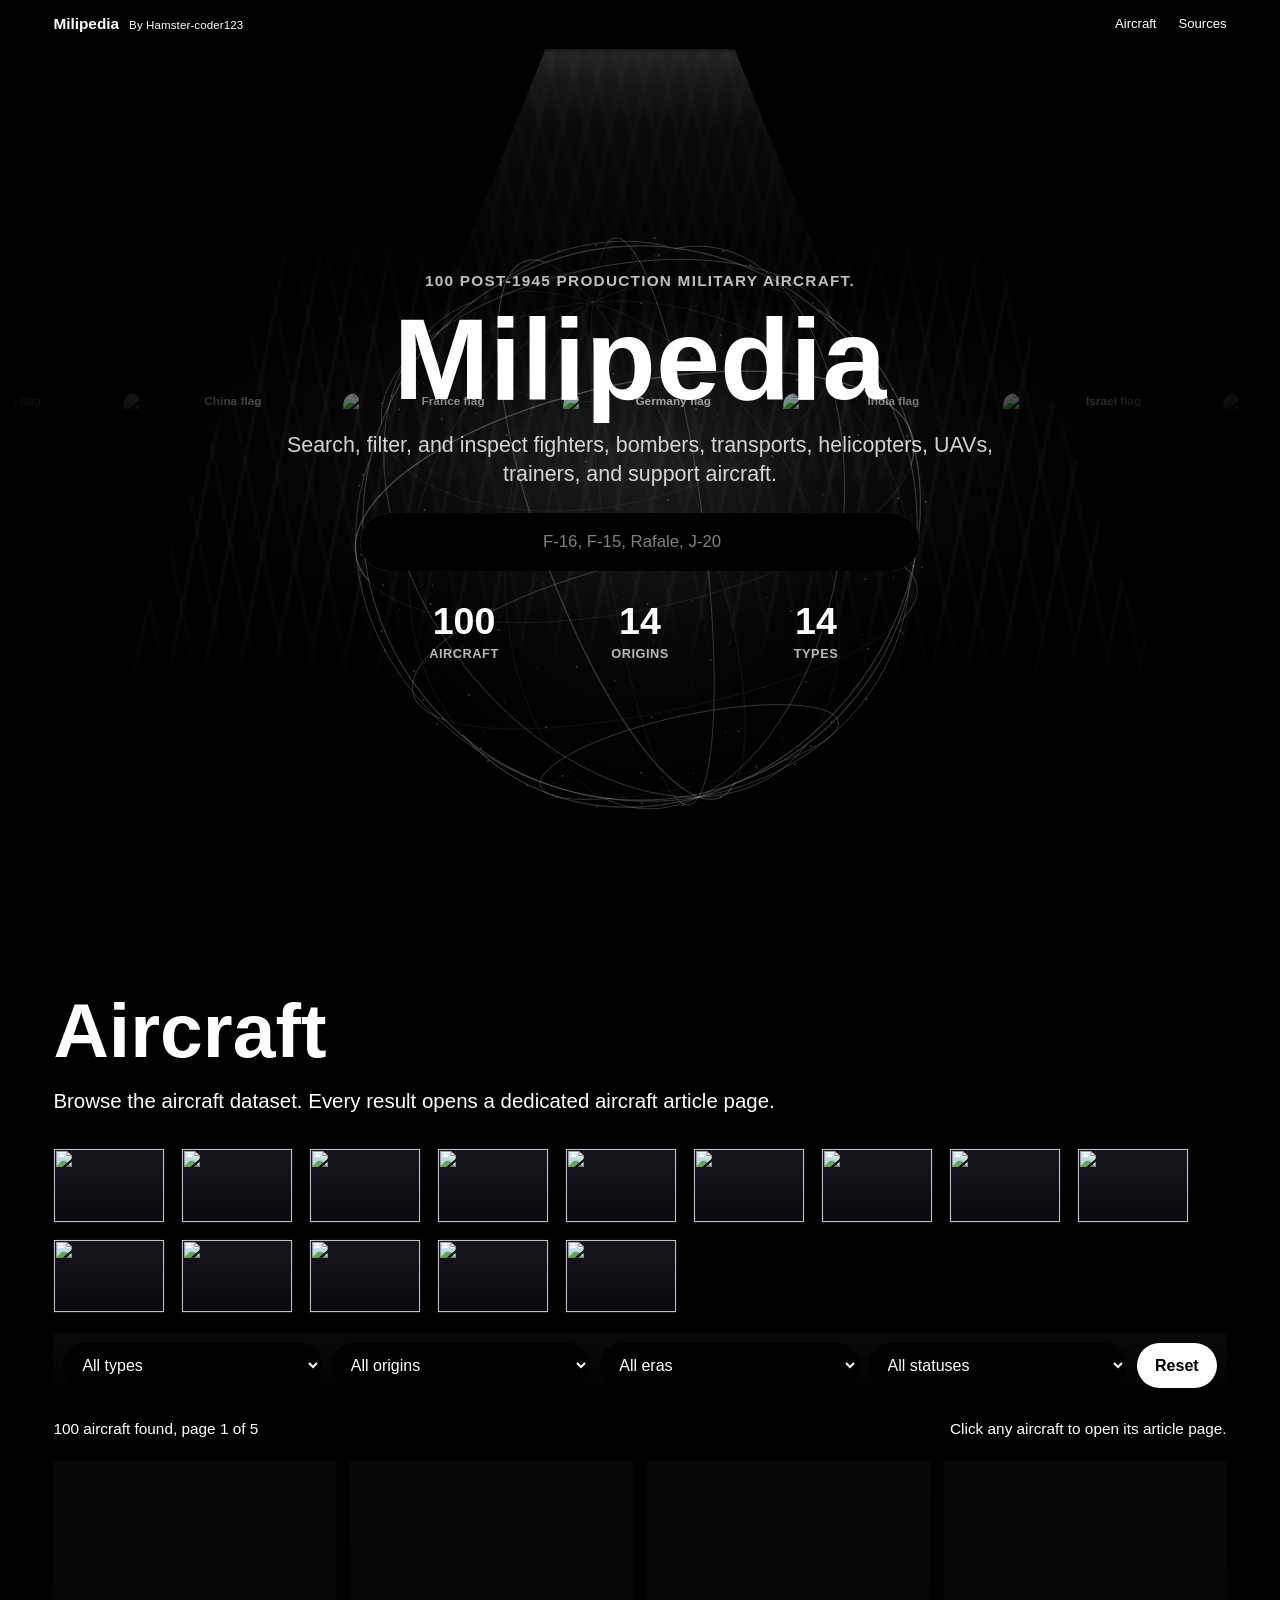
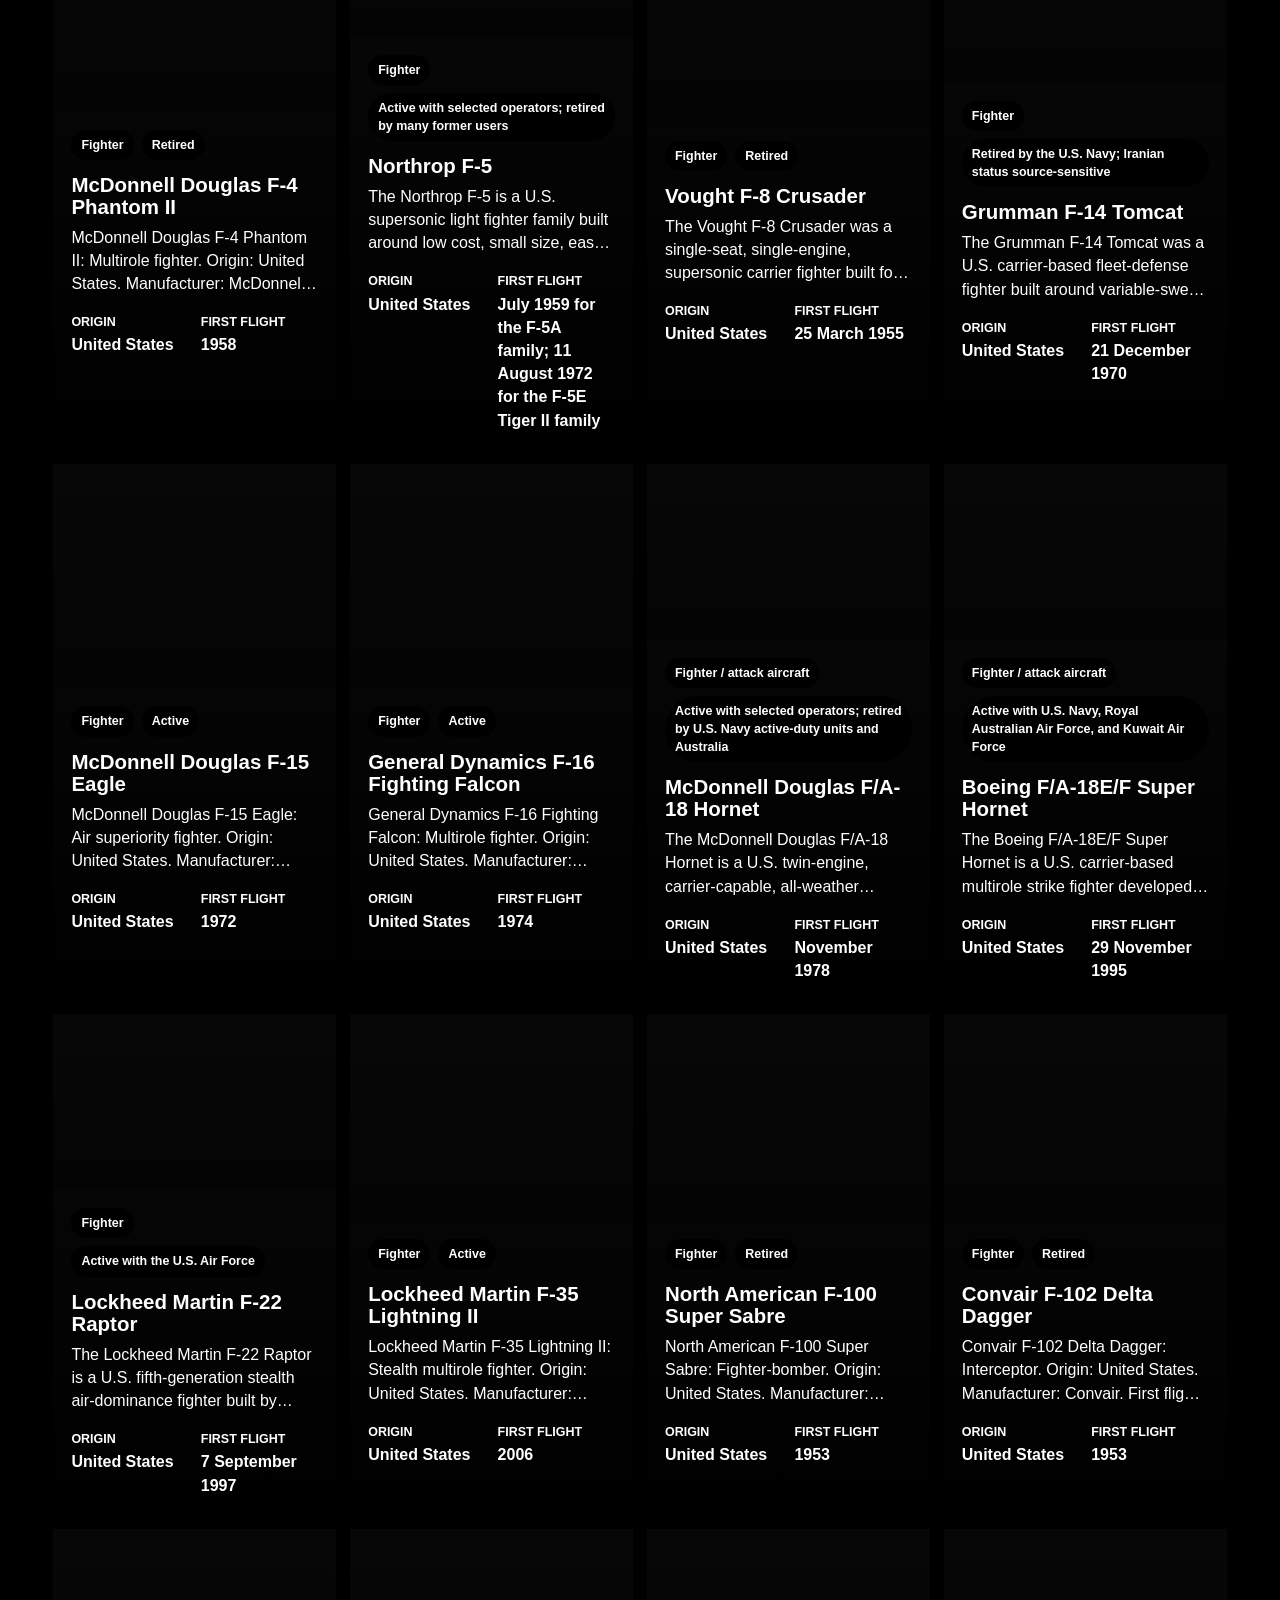
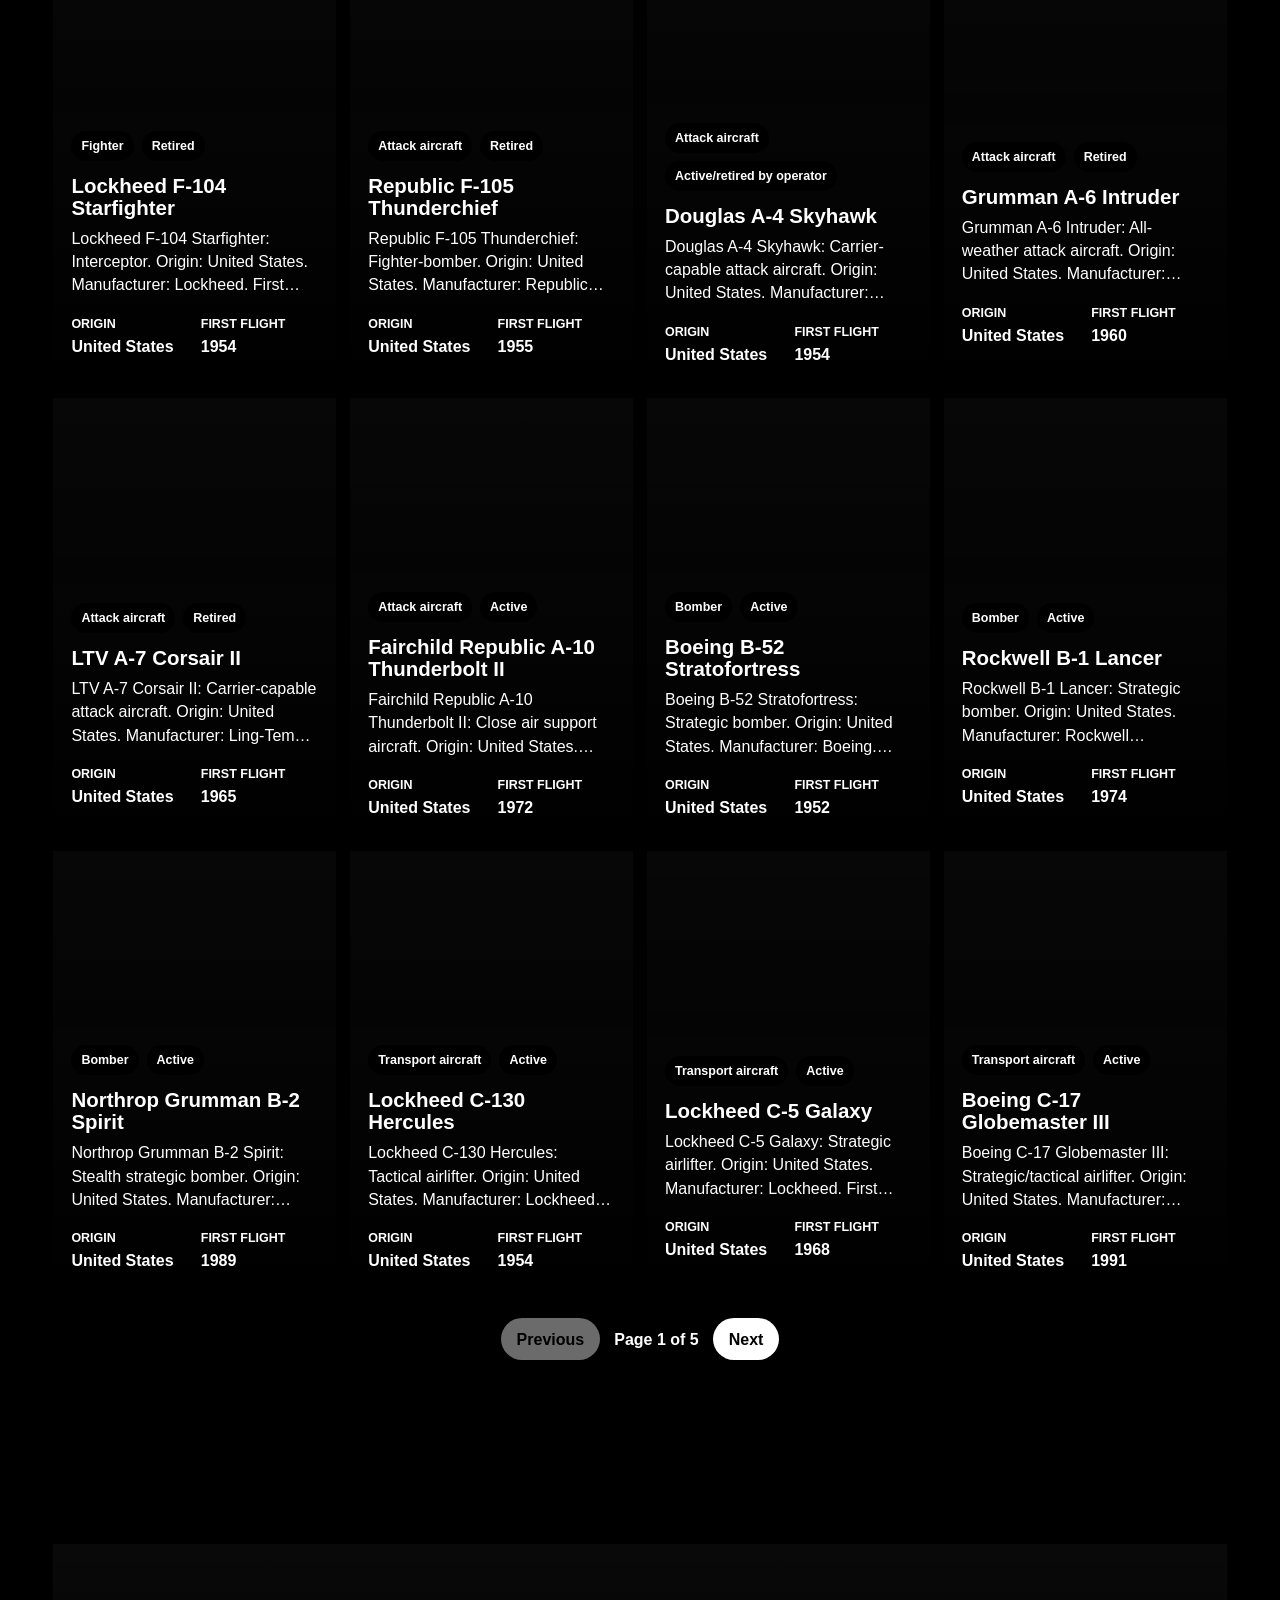
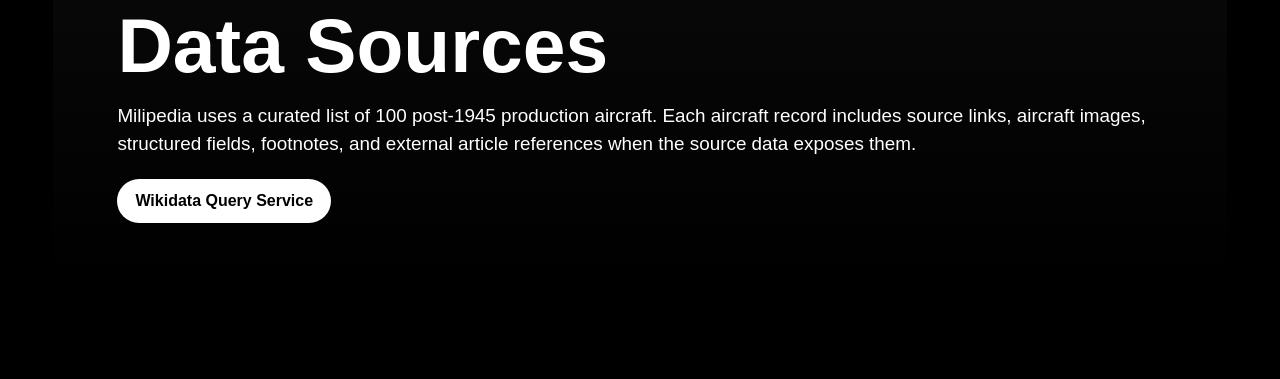
==== index.html @ 3a5a5629 "Refine homepage light beam" ====
<!doctype html>
<html lang="en">
  <head>
    <meta charset="utf-8">
    <meta name="viewport" content="width=device-width, initial-scale=1">
    <title>Milipedia</title>
    <meta
      name="description"
      content="Milipedia is a modern encyclopedia for post-1945 military aircraft."
    >
    <script>
      if ("scrollRestoration" in history) {
        history.scrollRestoration = "manual";
      }

      const resetMilipediaScroll = () => {
        window.scrollTo(0, 0);
        document.documentElement.scrollTop = 0;
        document.body.scrollTop = 0;
      };

      resetMilipediaScroll();
      window.addEventListener("pageshow", resetMilipediaScroll);
    </script>
    <link rel="stylesheet" href="styles.css?v=main-light-beam-v1">
  </head>
  <body>
    <div class="intro-loader" aria-hidden="true">
      <div class="intro-loader__title">Milipedia</div>
    </div>

    <nav class="nav" aria-label="Primary navigation">
      <div class="nav-inner">
        <div class="brand-lockup">
          <a class="brand" href="index.html#home">Milipedia</a>
          <span class="brand-byline">By Hamster-coder123</span>
        </div>
        <div class="nav-links">
          <a href="index.html#database">Aircraft</a>
          <a href="index.html#sources">Sources</a>
        </div>
      </div>
    </nav>

    <main>
      <section class="hero" id="home">
        <div class="flag-marquee hero-flag-ribbon" aria-label="Aircraft countries">
          <div class="flag-track" id="flag-track"></div>
        </div>
        <div class="hero-globe" aria-hidden="true">
          <canvas class="hero-globe-canvas" id="hero-globe-canvas"></canvas>
        </div>
        <div class="hero-content reveal">
          <p class="kicker">100 post-1945 production military aircraft.</p>
          <h1>Milipedia</h1>
          <p class="hero-subtitle">
            Search, filter, and inspect fighters, bombers, transports, helicopters, UAVs, trainers, and support aircraft.
          </p>

          <form class="hero-search" id="hero-search-form">
            <label class="sr-only" for="hero-search">Search aircraft</label>
            <input id="hero-search" type="search" placeholder="F-16, F-15, Rafale, J-20">
          </form>

          <div class="stats" aria-label="Aircraft stats">
            <div>
              <strong id="stat-total">100</strong>
              <span>aircraft</span>
            </div>
            <div>
              <strong id="stat-countries">0</strong>
              <span>origins</span>
            </div>
            <div>
              <strong id="stat-types">0</strong>
              <span>types</span>
            </div>
          </div>
        </div>
      </section>

      <section class="section reveal" id="database">
        <div class="section-header">
          <div>
            <h2>Aircraft</h2>
            <p class="section-copy">
              Browse the aircraft dataset. Every result opens a dedicated aircraft article page.
            </p>
          </div>
        </div>

        <div class="country-flag-filters" id="country-flag-filters" aria-label="Filter aircraft by country"></div>

        <div class="toolbar" aria-label="Aircraft search and filters">
          <input id="search-input" class="sr-only" type="search" placeholder="Search F-16, F-15, F-4, Rafale, J-20..." tabindex="-1" aria-hidden="true">
          <select id="type-filter" aria-label="Filter by type">
            <option value="">All types</option>
          </select>
          <select id="country-filter" aria-label="Filter by country">
            <option value="">All origins</option>
          </select>
          <select id="era-filter" aria-label="Filter by era">
            <option value="">All eras</option>
          </select>
          <select id="status-filter" aria-label="Filter by status">
            <option value="">All statuses</option>
          </select>
          <button id="reset-filters" type="button">Reset</button>
        </div>

        <div class="result-line">
          <span id="result-count">Loading aircraft...</span>
          <span>Click any aircraft to open its article page.</span>
        </div>

        <div class="aircraft-grid" id="aircraft-grid"></div>
        <div class="pagination" id="pagination" aria-label="Aircraft pages"></div>
      </section>

      <section class="section reveal" id="sources">
        <div class="source-panel">
          <h2>Data Sources</h2>
          <p>
            Milipedia uses a curated list of 100 post-1945 production aircraft. Each aircraft record includes source links,
            aircraft images, structured fields, footnotes, and external article references when the source data exposes them.
          </p>
          <div class="source-actions">
            <a class="button primary" href="https://query.wikidata.org/">Wikidata Query Service</a>
          </div>
        </div>
      </section>
    </main>

    <template id="aircraft-card-template">
      <article class="aircraft-card">
        <a class="card-link">
          <div class="thumb"></div>
          <div class="card-body">
            <div class="card-topline">
              <span class="type-pill"></span>
              <span class="status-pill"></span>
            </div>
            <h3></h3>
            <p></p>
            <dl>
              <div>
                <dt>Origin</dt>
                <dd class="origin"></dd>
              </div>
              <div>
                <dt>First flight</dt>
                <dd class="first-flight"></dd>
              </div>
            </dl>
          </div>
        </a>
      </article>
    </template>

    <script src="js/app.js?v=main-intro-scrollfix-v1" defer></script>
  </body>
</html>
---- styles.css ----
:root {
  color-scheme: dark;
  --black: #000;
  --ink: #fff;
  --soft: #fff;
  --muted: #fff;
  --panel: #000;
  --panel-2: #000;
  --line: rgba(255, 255, 255, 0.2);
  --blue: #fff;
  --green: #fff;
  --red: #fff;
}

* {
  box-sizing: border-box;
}

html {
  scroll-behavior: smooth;
  scrollbar-gutter: stable both-edges;
}

body {
  margin: 0;
  min-height: 100vh;
  font-family: -apple-system, BlinkMacSystemFont, "Segoe UI", Arial, sans-serif;
  background: var(--black);
  color: var(--ink);
  line-height: 1.45;
  overflow-x: hidden;
  overflow-y: scroll;
}

body:has(.intro-loader):not(.intro-complete) {
  overflow-x: hidden;
  overflow-y: scroll;
  height: 100vh;
}

a {
  color: inherit;
}

button,
input,
select {
  font: inherit;
}

.sr-only {
  position: absolute;
  width: 1px;
  height: 1px;
  padding: 0;
  margin: -1px;
  overflow: hidden;
  clip: rect(0, 0, 0, 0);
  white-space: nowrap;
  border: 0;
}

.nav {
  position: sticky;
  top: 0;
  z-index: 20;
  border-bottom: 1px solid rgba(255, 255, 255, 0.1);
  background: rgba(0, 0, 0, 0.78);
  backdrop-filter: blur(18px);
}

.nav-inner {
  display: flex;
  align-items: center;
  justify-content: space-between;
  width: min(1180px, calc(100% - 32px));
  min-height: 48px;
  margin: 0 auto;
}

.brand-lockup {
  display: flex;
  align-items: baseline;
  gap: 10px;
  min-width: 0;
}

.brand {
  display: inline-flex;
  align-items: center;
  gap: 9px;
  font-size: 0.96rem;
  font-weight: 700;
  text-decoration: none;
}

.brand-byline {
  color: rgba(255, 255, 255, 0.52);
  font-size: 0.72rem;
  font-weight: 500;
  letter-spacing: 0.01em;
  white-space: nowrap;
}

.brand-logo {
  width: 30px;
  height: 30px;
  border-radius: 50%;
  background: #fff;
  object-fit: cover;
}

.nav-links {
  display: flex;
  align-items: center;
  gap: 22px;
  color: var(--soft);
  font-size: 0.82rem;
}

.nav-links a {
  text-decoration: none;
  transition: color 180ms ease, background 180ms ease;
}

.nav-links a:hover {
  color: var(--ink);
}

.nav-cta {
  border-radius: 999px;
  padding: 5px 12px;
  color: #fff;
  background: var(--blue);
}

.hero {
  position: relative;
  display: grid;
  min-height: calc(100vh - 48px);
  padding: 48px 16px clamp(170px, 18vw, 250px);
  overflow: hidden;
  place-items: center;
  text-align: center;
  isolation: isolate;
}

.hero::before {
  position: absolute;
  inset: 7% auto auto 50%;
  z-index: -1;
  width: min(940px, 92vw);
  height: min(440px, 42vh);
  border: 1px solid rgba(255, 255, 255, 0.11);
  border-radius: 999px;
  background:
    linear-gradient(90deg, transparent 0 18%, rgba(255, 255, 255, 0.16) 18% 20%, transparent 20% 100%),
    linear-gradient(0deg, transparent 0 48%, rgba(255, 255, 255, 0.18) 48% 51%, transparent 51% 100%),
    #070707;
  box-shadow: inset 0 0 0 14px #000, 0 44px 120px rgba(0, 0, 0, 0.88);
  content: "";
  opacity: 0.72;
  transform: translateX(-50%) perspective(900px) rotateX(64deg);
}

.hero::after {
  position: absolute;
  top: 0;
  left: 50%;
  z-index: 2;
  width: min(74vw, 860px);
  height: clamp(250px, 34vw, 430px);
  background:
    linear-gradient(
      180deg,
      rgba(255, 255, 255, 0.2) 0%,
      rgba(255, 255, 255, 0.12) 8%,
      rgba(255, 255, 255, 0.05) 18%,
      rgba(255, 255, 255, 0) 58%
    ),
    repeating-linear-gradient(
      102deg,
      rgba(255, 255, 255, 0.12) 0 1px,
      rgba(255, 255, 255, 0) 1px 24px
    ),
    repeating-linear-gradient(
      78deg,
      rgba(255, 255, 255, 0.1) 0 1px,
      rgba(255, 255, 255, 0) 1px 22px
    );
  clip-path: polygon(39% 0%, 61% 0%, 81% 100%, 19% 100%);
  content: "";
  mix-blend-mode: screen;
  opacity: 0.72;
  transform: translateX(-50%);
  filter: blur(2px);
}

.hero-globe {
  position: absolute;
  bottom: 18px;
  left: 50%;
  z-index: 1;
  width: min(62vw, 720px);
  height: min(62vw, 720px);
  pointer-events: none;
  opacity: 0.72;
  transform: translateX(-50%);
}

.hero-globe canvas {
  display: block;
  width: 100%;
  height: 100%;
  filter: blur(0.15px) drop-shadow(0 0 36px rgba(255, 255, 255, 0.08));
}

.hero-content {
  position: relative;
  z-index: 2;
  width: min(1080px, 100%);
}

.hero-logo {
  display: block;
  width: clamp(124px, 14vw, 180px);
  height: auto;
  margin: 0 auto 20px;
  border-radius: 24px;
  background: #fff;
  box-shadow: 0 28px 90px rgba(0, 0, 0, 0.5);
}

.kicker {
  margin: 0 0 18px;
  color: var(--soft);
  font-size: clamp(1.05rem, 2vw, 1.32rem);
  font-weight: 600;
}

h1 {
  margin: 0;
  font-size: clamp(3.5rem, 11vw, 8.2rem);
  font-weight: 700;
  letter-spacing: 0;
  line-height: 0.86;
}

.hero-subtitle {
  max-width: 860px;
  margin: 22px auto 0;
  color: var(--soft);
  font-size: clamp(1.12rem, 2.2vw, 1.75rem);
  font-weight: 600;
  line-height: 1.12;
}

.hero-search {
  display: grid;
  grid-template-columns: 1fr auto;
  gap: 10px;
  width: min(760px, 100%);
  margin: 26px auto 0;
  border: 1px solid rgba(255, 255, 255, 0.16);
  border-radius: 999px;
  padding: 8px;
  background: rgba(22, 22, 23, 0.86);
  backdrop-filter: blur(18px);
}

.hero-search input,
.toolbar input,
.toolbar select,
.compare-picker select {
  min-width: 0;
  border: 1px solid var(--line);
  border-radius: 999px;
  padding: 12px 14px;
  color: var(--ink);
  background: #050505;
  outline: none;
}

.hero-search input {
  border-color: transparent;
  background: transparent;
  font-size: 1.05rem;
}

.hero-search input:focus,
.toolbar input:focus,
.toolbar select:focus,
.compare-picker select:focus {
  border-color: var(--blue);
}

.hero-search button,
.toolbar button,
.button {
  display: inline-flex;
  align-items: center;
  justify-content: center;
  min-height: 44px;
  border: 1px solid transparent;
  border-radius: 999px;
  padding: 0 18px;
  color: #fff;
  background: var(--blue);
  font-weight: 700;
  text-decoration: none;
  cursor: pointer;
  transition: transform 180ms ease, background 180ms ease, border-color 180ms ease;
}

.hero-search button:hover,
.toolbar button:hover,
.button:hover {
  transform: translateY(-2px);
}

.button.secondary {
  border-color: rgba(255, 255, 255, 0.24);
  color: var(--blue);
  background: #000;
}

.stats {
  display: grid;
  grid-template-columns: repeat(3, 1fr);
  gap: 14px;
  width: min(660px, 100%);
  margin: 34px auto 0;
}

.stats div {
  padding: 8px 10px;
  background: transparent;
  border: 0;
  border-radius: 0;
}

.stats strong {
  display: block;
  font-size: clamp(2rem, 5vw, 3.6rem);
  line-height: 0.95;
}

.stats span {
  color: var(--soft);
  font-weight: 600;
}

.section {
  width: min(1180px, calc(100% - 32px));
  margin: 0 auto;
  padding: 92px 0;
}

.section-header {
  max-width: 900px;
  margin-bottom: 32px;
}

.section-header.split {
  display: flex;
  max-width: none;
  align-items: end;
  justify-content: space-between;
  gap: 20px;
}

h2 {
  margin: 0;
  font-size: clamp(2.35rem, 6vw, 5.5rem);
  font-weight: 700;
  letter-spacing: 0;
  line-height: 0.98;
}

.section-copy {
  margin: 18px 0 0;
  color: var(--soft);
  font-size: clamp(1.05rem, 2vw, 1.28rem);
  font-weight: 500;
}

.toolbar {
  display: grid;
  grid-template-columns: minmax(240px, 1.5fr) repeat(4, minmax(136px, 1fr)) auto;
  gap: 10px;
  position: sticky;
  top: 49px;
  z-index: 12;
  border: 1px solid rgba(255, 255, 255, 0.1);
  border-radius: 26px;
  padding: 10px;
  background: rgba(0, 0, 0, 0.78);
  backdrop-filter: blur(18px);
}

.country-flag-filters {
  display: flex;
  flex-wrap: wrap;
  gap: 14px;
  margin: 0 0 20px;
}

.country-flag-button {
  display: inline-block;
  flex: 0 0 auto;
  width: 92px;
  aspect-ratio: 3 / 2;
  height: auto;
  border: 1px solid rgba(255, 255, 255, 0.12);
  border-radius: 0;
  padding: 0;
  color: rgba(255, 255, 255, 0.74);
  background: linear-gradient(180deg, rgba(22, 24, 30, 0.94), rgba(9, 10, 14, 0.98));
  cursor: pointer;
  overflow: hidden;
  box-shadow: 0 18px 34px rgba(0, 0, 0, 0.22);
  transition:
    border-color 180ms ease,
    background 180ms ease,
    color 180ms ease,
    transform 180ms ease,
    box-shadow 180ms ease;
}

.country-flag-button:hover {
  transform: translateY(-3px);
  border-color: rgba(255, 255, 255, 0.34);
  color: #fff;
  box-shadow: 0 24px 44px rgba(0, 0, 0, 0.28);
}

.country-flag-button.active {
  border-color: rgba(255, 255, 255, 0.62);
  background: rgba(255, 255, 255, 0.08);
  box-shadow:
    0 24px 44px rgba(0, 0, 0, 0.28),
    0 0 0 1px rgba(255, 255, 255, 0.18) inset;
}

.country-flag-button img {
  display: block;
  width: 100%;
  height: 100%;
  object-fit: cover;
  object-position: var(--flag-focus, center center);
  background: transparent;
}

.toolbar button {
  background: #1d1d1f;
  border-color: var(--line);
}

.result-line {
  display: flex;
  justify-content: space-between;
  gap: 16px;
  margin: 20px 0;
  color: var(--soft);
  font-size: 0.96rem;
}

.pagination {
  display: flex;
  align-items: center;
  justify-content: center;
  gap: 14px;
  margin-top: 28px;
}

.pagination button {
  min-height: 42px;
  border: 1px solid var(--line);
  border-radius: 999px;
  padding: 0 16px;
  color: var(--ink);
  background: #111;
  cursor: pointer;
  font-weight: 700;
}

.pagination button:not(:disabled):hover {
  border-color: var(--blue);
  color: var(--blue);
}

.pagination button:disabled {
  cursor: not-allowed;
  opacity: 0.42;
}

.pagination span {
  color: var(--soft);
  font-weight: 700;
}

.aircraft-grid {
  display: grid;
  grid-template-columns: repeat(auto-fit, minmax(260px, 1fr));
  gap: 14px;
}

.aircraft-card {
  min-width: 0;
  border: 1px solid var(--line);
  border-radius: 28px;
  background: var(--panel);
  overflow: hidden;
  transition: transform 220ms ease, border-color 220ms ease, background 220ms ease;
}

.aircraft-card:hover {
  border-color: rgba(255, 255, 255, 0.34);
  background: var(--panel-2);
  transform: translateY(-6px);
}

.card-link {
  display: grid;
  min-height: 100%;
  color: inherit;
  text-decoration: none;
}

.thumb {
  min-height: 176px;
  background:
    linear-gradient(90deg, transparent 0 18%, rgba(255, 255, 255, 0.13) 18% 20%, transparent 20% 100%),
    linear-gradient(0deg, transparent 0 48%, rgba(255, 255, 255, 0.13) 48% 51%, transparent 51% 100%),
    #070707;
  background-position: center;
  background-size: cover;
}

.card-body {
  padding: 18px;
}

.card-topline,
.pill-row {
  display: flex;
  flex-wrap: wrap;
  gap: 8px;
}

.type-pill,
.status-pill,
.data-pill {
  border: 1px solid var(--line);
  border-radius: 999px;
  padding: 5px 9px;
  color: var(--soft);
  background: #050505;
  font-size: 0.78rem;
  font-weight: 700;
}

.status-pill {
  color: var(--green);
}

.aircraft-card h3 {
  margin: 14px 0 8px;
  font-size: 1.28rem;
  line-height: 1.08;
}

.aircraft-card p {
  display: -webkit-box;
  min-height: 4.2em;
  margin: 0;
  overflow: hidden;
  color: var(--soft);
  -webkit-box-orient: vertical;
  -webkit-line-clamp: 3;
}

dl {
  display: grid;
  grid-template-columns: 1fr 1fr;
  gap: 12px;
  margin: 18px 0 0;
}

dt {
  color: var(--muted);
  font-size: 0.78rem;
  font-weight: 700;
  text-transform: uppercase;
}

dd {
  margin: 2px 0 0;
  color: var(--ink);
  font-weight: 700;
}

.detail-section {
  padding-top: 28px;
}

.detail-shell {
  display: grid;
  grid-template-columns: minmax(0, 1.1fr) minmax(320px, 0.9fr);
  gap: 18px;
  align-items: start;
}

.wiki-layout {
  display: grid;
  grid-template-columns: minmax(0, 1fr) 360px;
  gap: 18px;
  align-items: start;
}

.wiki-article,
.infobox {
  min-width: 0;
  border: 1px solid var(--line);
  border-radius: 34px;
  background: var(--panel);
}

.wiki-article {
  padding: clamp(24px, 5vw, 52px);
}

.article-lead {
  border-bottom: 1px solid var(--line);
  padding-bottom: 28px;
}

.article-lead h2 {
  margin-top: 18px;
  font-size: clamp(2.5rem, 7vw, 6.5rem);
}

.article-title {
  display: flex;
  flex-wrap: wrap;
  align-items: center;
  gap: 14px;
  margin: 18px 0 0;
  font-size: clamp(2.5rem, 7vw, 6.5rem);
  font-weight: 700;
  line-height: 0.98;
}

.article-page-section {
  padding-top: 42px;
}

.article-lead p,
.article-section p {
  color: #d8d8dc;
  font-size: 1.04rem;
  line-height: 1.72;
}

.title-flags,
.flag-row {
  display: flex;
  flex-wrap: wrap;
  gap: 8px;
}

.title-flags {
  align-items: center;
  margin-top: 16px;
}

.flag-badge {
  display: inline-flex;
  align-items: center;
  gap: 7px;
  border: 1px solid var(--line);
  border-radius: 999px;
  padding: 6px 10px;
  color: var(--soft);
  background: #050505;
  font-size: 0.88rem;
  font-weight: 700;
}

.toc {
  display: grid;
  grid-template-columns: repeat(auto-fit, minmax(150px, 1fr));
  gap: 8px;
  margin: 28px 0;
  border: 1px solid var(--line);
  border-radius: 22px;
  padding: 16px;
  background: #050505;
}

.toc strong {
  grid-column: 1 / -1;
  color: var(--ink);
}

.toc a {
  color: var(--blue);
  font-size: 0.94rem;
  font-weight: 650;
  text-decoration: none;
}

.toc a:hover {
  text-decoration: underline;
}

.article-section {
  border-top: 1px solid var(--line);
  padding: 28px 0 6px;
  scroll-margin-top: 78px;
}

.article-section h3 {
  margin: 0 0 14px;
  font-size: clamp(1.55rem, 3vw, 2.35rem);
}

.article-list {
  display: grid;
  gap: 10px;
  margin: 18px 0 0;
  padding-left: 22px;
  color: #d8d8dc;
  line-height: 1.62;
}

.fact-card-grid {
  display: grid;
  grid-template-columns: repeat(auto-fit, minmax(190px, 1fr));
  gap: 12px;
  margin-top: 18px;
}

.fact-card {
  border: 1px solid var(--line);
  border-radius: 18px;
  padding: 14px;
  background: #050505;
}

.fact-card strong {
  display: block;
  margin-bottom: 7px;
  color: var(--ink);
}

.fact-card span {
  color: var(--soft);
  font-size: 0.95rem;
}

.related-links {
  display: flex;
  flex-wrap: wrap;
  gap: 10px;
  margin-top: 18px;
}

.related-links a {
  border: 1px solid var(--line);
  border-radius: 999px;
  padding: 8px 12px;
  color: var(--blue);
  background: #050505;
  font-weight: 700;
  text-decoration: none;
}

.event-gallery {
  display: grid;
  grid-template-columns: repeat(auto-fit, minmax(210px, 1fr));
  gap: 12px;
  margin-top: 18px;
}

.event-gallery figure {
  margin: 0;
  border: 1px solid var(--line);
  border-radius: 18px;
  background: #050505;
  overflow: hidden;
}

.event-gallery img {
  display: block;
  width: 100%;
  aspect-ratio: 16 / 10;
  object-fit: cover;
}

.event-gallery figcaption {
  padding: 12px;
  color: var(--soft);
  font-size: 0.9rem;
}

.event-gallery a {
  color: var(--blue);
}

.ref {
  margin-left: 2px;
  font-size: 0.72em;
  line-height: 0;
  vertical-align: super;
}

.ref a {
  color: var(--blue);
  text-decoration: none;
}

.references {
  display: grid;
  gap: 12px;
  margin: 0;
  padding-left: 22px;
  color: var(--soft);
}

.references li {
  padding-left: 6px;
}

.references a {
  color: var(--blue);
  font-weight: 700;
}

.references span {
  display: block;
  color: var(--soft);
  font-size: 0.94rem;
}

.infobox {
  position: sticky;
  top: 72px;
  overflow: hidden;
}

.infobox h3 {
  margin: 0;
  padding: 18px 18px 0;
  font-size: 1.35rem;
}

.infobox .info-table {
  margin: 8px 18px 18px;
  width: calc(100% - 36px);
}

.infobox .detail-actions {
  margin: 0;
  padding: 0 18px 18px;
}

.template-article h2 {
  margin: 0 0 14px;
  font-size: clamp(1.8rem, 3.8vw, 3.1rem);
  line-height: 1.05;
}

.template-article h3 {
  margin: 24px 0 10px;
  color: #fff;
  font-size: clamp(1.1rem, 2vw, 1.55rem);
  line-height: 1.18;
}

.template-article .article-section {
  padding-top: 34px;
}

.template-article .article-section:first-of-type {
  border-top: 0;
}

.template-grid {
  display: grid;
  grid-template-columns: repeat(2, minmax(0, 1fr));
  gap: 16px;
  margin-top: 16px;
}

.template-grid > section {
  border: 1px solid var(--line);
  border-radius: 22px;
  padding: 18px;
  background: #050505;
}

.table-scroll {
  display: block;
  width: 100%;
  overflow-x: auto;
  overflow-y: hidden;
  max-width: 100%;
  contain: paint;
  -webkit-overflow-scrolling: touch;
}

.template-table {
  width: 100%;
  margin: 18px 0;
  border-collapse: collapse;
  overflow: hidden;
  border: 1px solid var(--line);
  border-radius: 18px;
  background: #050505;
  color: #d8d8dc;
  font-size: 0.94rem;
}

.template-table th,
.template-table td {
  border-bottom: 1px solid var(--line);
  padding: 12px 14px;
  text-align: left;
  vertical-align: top;
}

.template-table tr:last-child th,
.template-table tr:last-child td {
  border-bottom: 0;
}

.template-table th {
  width: 28%;
  color: #fff;
  font-weight: 750;
}

.template-table thead th {
  color: var(--soft);
  background: #0c0c0d;
  font-size: 0.78rem;
  letter-spacing: 0;
  text-transform: uppercase;
}

.compact-table {
  width: max(100%, 760px);
  min-width: 0;
}

.template-timeline {
  display: grid;
  gap: 12px;
  margin: 18px 0 0;
  padding-left: 24px;
  color: #d8d8dc;
  line-height: 1.62;
}

.template-infobox .infobox-image {
  display: block;
  width: 100%;
  aspect-ratio: 16 / 11;
  object-fit: cover;
}

.template-infobox .info-table th {
  width: 44%;
}

.template-gallery figure {
  border-radius: 14px;
}

.template-gallery img {
  aspect-ratio: 16 / 9;
}

.detail-hero,
.detail-panel,
.source-panel {
  border: 1px solid var(--line);
  border-radius: 34px;
  background: var(--panel);
  overflow: hidden;
}

.detail-image {
  min-height: 360px;
  background:
    linear-gradient(90deg, transparent 0 18%, rgba(255, 255, 255, 0.14) 18% 20%, transparent 20% 100%),
    linear-gradient(0deg, transparent 0 48%, rgba(255, 255, 255, 0.14) 48% 51%, transparent 51% 100%),
    #070707;
  background-position: center;
  background-size: cover;
}

.detail-copy {
  padding: clamp(22px, 4vw, 34px);
}

.detail-copy h2 {
  font-size: clamp(2.4rem, 5vw, 5.2rem);
}

.detail-copy p {
  color: var(--soft);
  font-size: 1.08rem;
}

.detail-panel {
  padding: clamp(20px, 3vw, 28px);
}

.detail-panel h3 {
  margin: 0 0 14px;
  font-size: 1.4rem;
}

.info-table,
.compare-table {
  width: 100%;
  border-collapse: collapse;
}

.info-table th,
.info-table td,
.compare-table th,
.compare-table td {
  border-bottom: 1px solid var(--line);
  padding: 13px 0;
  text-align: left;
  vertical-align: top;
}

.info-table th,
.compare-table th {
  color: var(--muted);
  font-size: 0.8rem;
  text-transform: uppercase;
}

.info-table td,
.compare-table td {
  color: var(--ink);
  font-weight: 650;
}

.detail-actions,
.source-actions {
  display: flex;
  flex-wrap: wrap;
  gap: 10px;
  margin-top: 22px;
}

.compare-picker {
  display: grid;
  grid-template-columns: repeat(4, minmax(0, 1fr));
  gap: 10px;
  margin-bottom: 18px;
}

.compare-table-wrap {
  overflow-x: auto;
  border: 1px solid var(--line);
  border-radius: 28px;
  background: var(--panel);
}

.compare-table {
  min-width: 760px;
}

.compare-table th,
.compare-table td {
  padding: 16px;
}

.compare-table th:first-child,
.compare-table td:first-child {
  position: sticky;
  left: 0;
  background: var(--panel);
}

.source-panel {
  padding: clamp(28px, 6vw, 64px);
  background: #f5f5f7;
  color: #000;
}

.source-panel p {
  max-width: 860px;
  color: #424245;
  font-size: 1.18rem;
  font-weight: 500;
}

.source-panel .button.secondary {
  color: #0066cc;
  background: transparent;
  border-color: rgba(0, 0, 0, 0.18);
}

.empty-state {
  grid-column: 1 / -1;
  border: 1px solid var(--line);
  border-radius: 28px;
  padding: 40px;
  color: var(--soft);
  background: var(--panel);
  text-align: center;
}

.reveal {
  opacity: 0;
  transform: translateY(34px);
  transition: opacity 700ms ease, transform 700ms ease;
}

.reveal.visible {
  opacity: 1;
  transform: translateY(0);
}

body,
.nav,
.hero-search,
.toolbar,
.stats div,
.aircraft-card,
.wiki-article,
.infobox,
.toc,
.flag-badge,
.data-pill,
.type-pill,
.status-pill,
.fact-card,
.related-links a,
.event-gallery figure,
.template-grid > section,
.template-table,
.template-table thead th,
.detail-hero,
.detail-panel,
.source-panel,
.empty-state,
.compare-table-wrap,
.compare-table th:first-child,
.compare-table td:first-child,
.hero-search input,
.toolbar input,
.toolbar select,
.compare-picker select,
.pagination button,
.button,
.button.secondary,
.source-panel .button.secondary,
.f16-top-overview,
.f16-overview-group,
.operator-entry,
.history-entry {
  background: #000 !important;
  background-image: none !important;
}

body,
body *,
input,
select,
button,
.article-lead p,
.article-section p,
.article-list,
.template-timeline,
.template-table,
.template-table td,
.template-table th,
.template-table thead th,
.source-panel,
.source-panel p,
.source-panel .button.secondary,
.event-gallery figcaption,
.references,
.references span,
.fact-card span,
.section-copy,
.hero-subtitle,
.kicker,
.nav-links,
.result-line,
.pagination span,
.aircraft-card p,
dt,
dd {
  color: #fff !important;
}

.hero::before {
  background: #000 !important;
  background-image: none !important;
  border-color: rgba(255, 255, 255, 0.2);
  box-shadow: none;
}

.button,
.nav-cta,
.hero-search button,
.toolbar button,
.pagination button,
.related-links a,
.source-panel .button.secondary {
  border-color: rgba(255, 255, 255, 0.32) !important;
}

/* Edge-to-edge futuristic black theme. */
body {
  background: #000 !important;
}

.nav-inner,
.section,
.hero-content,
.wiki-layout,
.detail-shell {
  width: 100% !important;
  max-width: none !important;
}

.nav-inner {
  padding: 0 clamp(18px, 3vw, 42px);
}

.section,
.article-page-section {
  padding-right: clamp(18px, 3vw, 42px) !important;
  padding-left: clamp(18px, 3vw, 42px) !important;
}

.hero {
  padding-right: clamp(18px, 3vw, 42px);
  padding-left: clamp(18px, 3vw, 42px);
}

.hero-content,
.section-header,
.source-panel p {
  max-width: none !important;
}

.wiki-layout,
.template-layout,
.f16-layout {
  grid-template-columns: minmax(0, 1fr) !important;
}

.wiki-article,
.f16-layout .wiki-article,
.template-layout .wiki-article {
  width: 100% !important;
  max-width: none !important;
  margin: 0 !important;
}

body *,
body *::before,
body *::after {
  border-color: transparent !important;
  outline: 0 !important;
  box-shadow: none !important;
}

.wiki-article,
.infobox,
.aircraft-card,
.stats div,
.toc,
.template-table,
.fact-card,
.event-gallery figure,
.template-grid > section,
.detail-hero,
.detail-panel,
.source-panel,
.compare-table-wrap,
.empty-state,
.hero-search,
.toolbar {
  border: 0 !important;
  border-radius: 0 !important;
}

.article-section,
.article-lead,
.operator-entry,
.history-entry,
.template-table th,
.template-table td,
.info-table th,
.info-table td,
.compare-table th,
.compare-table td {
  border-color: rgba(255, 255, 255, 0.08) !important;
}

.hero-search,
.toolbar,
.toc,
.fact-card,
.template-table,
.event-gallery figure,
.aircraft-card,
.source-panel,
.wiki-article {
  background:
    linear-gradient(180deg, rgba(255, 255, 255, 0.035), rgba(255, 255, 255, 0)),
    #000 !important;
}

.article-title,
h1,
h2 {
  text-wrap: balance;
}

.button,
.nav-cta,
.hero-search button,
.toolbar button,
.pagination button {
  border: 0 !important;
  border-radius: 999px !important;
  background: #fff !important;
  color: #000 !important;
}

.button.secondary,
.related-links a,
.source-panel .button.secondary {
  background: transparent !important;
  color: #fff !important;
}

.aircraft-card,
.fact-card,
.event-gallery figure,
.button,
.nav-links a,
.related-links a {
  transition: transform 180ms ease, opacity 180ms ease, filter 180ms ease;
}

.aircraft-card:hover,
.fact-card:hover,
.event-gallery figure:hover {
  transform: translateY(-3px);
}

@media (max-width: 1020px) {
  .toolbar,
  .compare-picker,
  .detail-shell,
  .wiki-layout {
    grid-template-columns: 1fr 1fr;
  }

  .toolbar input {
    grid-column: 1 / -1;
  }
}

@media (max-width: 720px) {
  .nav-links a:not(.nav-cta) {
    display: none;
  }

  .hero {
    min-height: 760px;
    padding-top: 56px;
  }

  .hero-search,
  .stats,
  .toolbar,
  .compare-picker,
  .detail-shell,
  .wiki-layout {
    grid-template-columns: 1fr;
  }

  .infobox {
    position: static;
    order: -1;
  }

  .hero-search {
    border-radius: 28px;
  }

  .section {
    padding: 68px 0;
  }

  .section-header.split {
    align-items: stretch;
    flex-direction: column;
  }

  .result-line {
    flex-direction: column;
  }

  .detail-image {
    min-height: 240px;
  }

  .template-grid {
    grid-template-columns: 1fr;
  }

  .template-table {
    width: 100%;
  }

  .template-table,
  .template-table thead,
  .template-table tbody,
  .template-table tr,
  .template-table th,
  .template-table td {
    display: block;
  }

  .template-table thead {
    display: none;
  }

  .template-table tr {
    border-bottom: 1px solid var(--line);
    padding: 10px 0;
  }

  .template-table tr:last-child {
    border-bottom: 0;
  }

  .template-table th,
  .template-table td {
    width: 100%;
    border-bottom: 0;
    padding: 4px 12px;
  }

  .template-table td {
    color: var(--soft);
  }
}

/* Front-page refinement: compact hero, animated country ribbon, and softer scroll reveals. */
.flag-marquee {
  position: absolute;
  inset: 22% -10vw auto;
  z-index: 0;
  height: 50svh;
  overflow: hidden;
  pointer-events: none;
  isolation: isolate;
  border-top: 0 !important;
  background:
    radial-gradient(ellipse at center, rgba(255, 255, 255, 0.08), transparent 58%),
    transparent !important;
  mask-image:
    linear-gradient(90deg, transparent, #000 10%, #000 90%, transparent),
    linear-gradient(180deg, transparent, #000 18%, #000 82%, transparent);
  mask-composite: intersect;
}

.flag-marquee::before,
.flag-marquee::after,
.flag-marquee .flag-track::before {
  position: absolute;
  z-index: 1;
  pointer-events: none;
  content: "";
}

.flag-marquee::before,
.flag-marquee::after {
  inset: 0;
}

.flag-marquee::before {
  background:
    linear-gradient(
      90deg,
      rgba(0, 0, 0, 0.97) 0%,
      rgba(0, 0, 0, 0.88) 16%,
      rgba(0, 0, 0, 0.18) 34%,
      rgba(0, 0, 0, 0) 50%,
      rgba(0, 0, 0, 0.18) 66%,
      rgba(0, 0, 0, 0.88) 84%,
      rgba(0, 0, 0, 0.97) 100%
    ),
    linear-gradient(
      180deg,
      rgba(0, 0, 0, 0.28) 0%,
      rgba(0, 0, 0, 0.02) 14%,
      rgba(0, 0, 0, 0) 32%,
      rgba(0, 0, 0, 0.08) 72%,
      rgba(0, 0, 0, 0.28) 100%
    );
}

.flag-marquee::after {
  inset: -46svh -14% 1%;
  background:
    radial-gradient(
      ellipse 48% 34% at 50% 0%,
      rgba(255, 255, 255, 0.72) 0%,
      rgba(255, 255, 255, 0.44) 10%,
      rgba(255, 255, 255, 0.16) 24%,
      rgba(255, 255, 255, 0.04) 40%,
      rgba(255, 255, 255, 0) 60%
    ),
    linear-gradient(
      180deg,
      rgba(255, 255, 255, 0.4) 0%,
      rgba(255, 255, 255, 0.22) 10%,
      rgba(255, 255, 255, 0.08) 24%,
      rgba(255, 255, 255, 0) 52%
    ),
    repeating-linear-gradient(
      101deg,
      rgba(255, 255, 255, 0.12) 0 1px,
      rgba(255, 255, 255, 0) 1px 34px
    ),
    repeating-linear-gradient(
      79deg,
      rgba(255, 255, 255, 0.08) 0 1px,
      rgba(255, 255, 255, 0) 1px 30px
    );
  clip-path: polygon(40% 0%, 60% 0%, 77% 100%, 23% 100%);
  mix-blend-mode: screen;
  opacity: 0.92;
  filter: blur(1.4px);
}

.flag-track {
  position: relative;
  z-index: 0;
  display: flex;
  width: max-content;
  min-width: 100%;
  height: 100%;
  align-items: center;
  gap: clamp(10px, 1.2vw, 18px);
  padding-inline: clamp(10px, 1.2vw, 18px);
  opacity: 0.62;
  filter: saturate(1.62) brightness(1.08) contrast(1.04);
  animation: flagMarquee 30s linear infinite;
  will-change: transform;
}

.flag-track::before {
  display: none;
}

.flag-marquee:hover .flag-track {
  animation-play-state: paused;
}

.flag-chip {
  display: inline-flex;
  flex: 0 0 auto;
  align-items: center;
  min-height: 0;
  padding: 0;
  border-radius: 12px;
  color: rgba(255, 255, 255, 0.78) !important;
  background: transparent !important;
  font-size: 0.74rem;
  font-weight: 650;
  white-space: nowrap;
  overflow: hidden;
}

.flag-chip img {
  display: block;
  width: clamp(128px, 16vw, 236px);
  aspect-ratio: 3 / 2;
  height: auto;
  object-fit: cover;
  object-position: var(--flag-focus, center center);
  border-radius: 12px;
  background: transparent;
  image-rendering: auto;
  transform: translateZ(0);
  backface-visibility: hidden;
}

@keyframes flagMarquee {
  from {
    transform: translate3d(0, 0, 0);
  }

  to {
    transform: translate3d(-50%, 0, 0);
  }
}

.hero {
  min-height: calc(100svh - 48px);
  padding-top: clamp(34px, 6vh, 76px);
  padding-bottom: clamp(42px, 7vh, 82px);
}

.hero::before {
  inset: 50% auto auto 50%;
  width: min(820px, 86vw);
  height: min(300px, 34vh);
  opacity: 0.32;
  transform: translate(-50%, -58%) perspective(900px) rotateX(68deg);
}

.hero-content {
  display: grid;
  position: relative;
  z-index: 2;
  width: min(900px, 100%) !important;
  max-width: 900px !important;
  justify-items: center;
  margin: 0 auto;
}

.hero-logo {
  width: clamp(82px, 8vw, 124px);
  margin-bottom: 16px;
  border-radius: 18px;
}

.kicker {
  margin-bottom: 14px;
  color: rgba(255, 255, 255, 0.74) !important;
  font-size: clamp(0.82rem, 1.2vw, 0.98rem);
  font-weight: 650;
  letter-spacing: 0.08em;
  line-height: 1.3;
  text-transform: uppercase;
}

h1 {
  max-width: 100%;
  font-size: clamp(3.4rem, 9vw, 7.4rem);
  line-height: 0.94;
}

.hero-subtitle {
  max-width: 720px !important;
  margin-top: 18px;
  color: rgba(255, 255, 255, 0.82) !important;
  font-size: clamp(1rem, 1.8vw, 1.34rem);
  font-weight: 520;
  line-height: 1.36;
}

.hero-byline {
  margin: 10px 0 0;
  color: rgba(180, 188, 198, 0.82);
  font-size: 0.88rem;
  font-weight: 500;
  display: none;
}

.hero-search {
  grid-template-columns: 1fr !important;
  width: min(560px, 100%);
  min-height: 58px;
  margin-top: 24px;
  padding: 0;
  overflow: hidden;
  background: rgba(72, 72, 76, 0.88) !important;
  border: 0 !important;
  border-radius: 999px !important;
  box-shadow: none !important;
}

.hero-search input {
  width: 100%;
  min-height: 58px;
  padding: 0 24px;
  text-align: center;
}

.hero-search input::placeholder,
.toolbar input::placeholder {
  color: rgba(255, 255, 255, 0.5);
}

.hero-search button {
  display: none !important;
}

.stats {
  width: min(520px, 100%);
  gap: 8px;
  margin-top: 26px;
}

.stats div {
  padding: 6px 10px;
  background: transparent !important;
}

.stats strong {
  font-size: clamp(1.45rem, 3vw, 2.35rem);
  line-height: 1;
}

.stats span {
  color: rgba(255, 255, 255, 0.72) !important;
  font-size: 0.8rem;
  letter-spacing: 0.04em;
  text-transform: uppercase;
}

.toolbar {
  grid-template-columns: repeat(4, minmax(132px, 1fr)) auto;
  top: 49px;
}

.country-flag-filters {
  gap: 16px;
}

.country-flag-button {
  width: 112px;
}

.country-flag-button img {
  width: 100%;
  height: 100%;
}

.toolbar > input.sr-only {
  display: none !important;
}

.reveal {
  opacity: 0;
  filter: blur(16px);
  transform: translate3d(0, 30px, 0) scale(0.985);
  transition:
    opacity 820ms cubic-bezier(0.16, 1, 0.3, 1),
    filter 820ms cubic-bezier(0.16, 1, 0.3, 1),
    transform 820ms cubic-bezier(0.16, 1, 0.3, 1);
}

.reveal.visible {
  opacity: 1;
  filter: blur(0);
  transform: translate3d(0, 0, 0) scale(1);
}

.intro-loader {
  position: fixed;
  inset: 0;
  z-index: 9999;
  display: grid;
  place-items: center;
  overflow: hidden;
  color: #fff;
  background: #000;
  pointer-events: auto;
  touch-action: none;
}

body:has(.intro-loader):not(.intro-complete) .nav,
body:has(.intro-loader):not(.intro-complete) main {
  pointer-events: none;
  user-select: none;
}

.intro-loader__title {
  position: absolute;
  top: 50%;
  left: 50%;
  font-size: clamp(4.8rem, 18vw, 16rem);
  font-weight: 780;
  line-height: 0.88;
  letter-spacing: 0;
  opacity: 0;
  white-space: nowrap;
  transform: translate(-50%, -50%) scale(1);
  text-shadow: 0 0 44px rgba(255, 255, 255, 0.16);
  backface-visibility: hidden;
  will-change: transform, opacity;
}

.intro-loader ~ .nav {
  opacity: 0;
  filter: blur(14px);
  transform: translateY(-14px);
}

.intro-loader ~ main .hero-content {
  opacity: 1 !important;
  filter: none !important;
  transform: none !important;
}

.intro-loader ~ main .hero-content h1 {
  opacity: 0;
}

.intro-loader ~ main .hero-content > :not(h1) {
  opacity: 0;
  filter: blur(14px);
  transform: translateY(18px);
}

.intro-loader ~ main .flag-marquee,
.intro-loader ~ main .hero-globe {
  opacity: 0;
  filter: blur(14px);
}

body.intro-ready .intro-loader {
  animation: introLayerMorph 2600ms cubic-bezier(0.16, 1, 0.3, 1) forwards;
}

body.intro-ready .intro-loader__title {
  animation: introTitleMorph 2600ms cubic-bezier(0.16, 1, 0.3, 1) forwards;
}

body.intro-ready .intro-loader ~ .nav {
  animation: introElementReveal 680ms cubic-bezier(0.16, 1, 0.3, 1) 1820ms forwards;
}

body.intro-ready .intro-loader ~ main .hero-content > :not(h1) {
  animation: introElementReveal 720ms cubic-bezier(0.16, 1, 0.3, 1) 1760ms forwards;
}

body.intro-ready .intro-loader ~ main .flag-marquee {
  animation: introAmbientFade 620ms cubic-bezier(0.16, 1, 0.3, 1) 1640ms forwards;
}

body.intro-ready .intro-loader ~ main .hero-globe {
  animation: introAmbientFade 620ms cubic-bezier(0.16, 1, 0.3, 1) 1700ms forwards;
}

body.intro-complete .intro-loader {
  opacity: 0;
  visibility: hidden;
}

body.intro-complete .intro-loader ~ .nav,
body.intro-complete .intro-loader ~ main {
  opacity: 1;
  filter: none;
  transform: scale(1);
  animation: none;
}

body.intro-complete .intro-loader ~ main .hero-content h1,
body.intro-complete .intro-loader ~ main .hero-content > :not(h1) {
  opacity: 1;
  filter: none;
  transform: none;
  animation: none;
}

body.intro-complete .intro-loader ~ main .flag-marquee,
body.intro-complete .intro-loader ~ main .hero-globe {
  opacity: 1;
  filter: none;
  animation: none;
}

@keyframes introTitleMorph {
  0% {
    opacity: 0;
    transform: translate(-50%, -50%) scale(1.18);
  }

  12% {
    opacity: 1;
    transform: translate(-50%, -50%) scale(1.08);
  }

  100% {
    opacity: 1;
    transform:
      translate(calc(-50% + var(--intro-title-x, 0px)), calc(-50% + var(--intro-title-y, 0px)))
      scale(var(--intro-title-scale, 0.5));
  }
}

@keyframes introLayerMorph {
  0% {
    opacity: 1;
    visibility: visible;
    background: #000;
  }

  58% {
    opacity: 1;
    visibility: visible;
    background: rgba(0, 0, 0, 0);
  }

  100% {
    opacity: 1;
    visibility: visible;
    background: rgba(0, 0, 0, 0);
  }
}

@keyframes introElementReveal {
  to {
    opacity: 1;
    filter: blur(0);
    transform: translateY(0);
  }
}

@keyframes introAmbientFade {
  to {
    opacity: 1;
    filter: blur(0);
  }
}

@media (max-width: 720px) {
  .nav-inner {
    min-height: 46px;
  }

  .brand-lockup {
    align-items: flex-start;
    flex-direction: column;
    gap: 1px;
  }

  .brand-byline {
    font-size: 0.62rem;
  }

  .nav-links {
    gap: 14px;
  }

  .nav-links a {
    display: inline-flex !important;
  }

  .nav-links a:nth-child(n+3) {
    display: none !important;
  }

  .flag-marquee {
    inset: 40% -42vw auto;
    height: 24svh;
  }

  .hero-globe {
    bottom: 8px;
    left: 50%;
    width: min(94vw, 420px);
    height: min(94vw, 420px);
    opacity: 0.58;
  }

  .flag-track {
    gap: 10px;
    opacity: 0.22;
    animation-duration: 24s;
  }

  .flag-chip {
    font-size: 0.68rem;
  }

  .flag-chip img {
    width: clamp(90px, 28vw, 124px);
  }

  .hero {
    min-height: calc(100svh - 46px);
    padding-top: 36px;
    padding-bottom: 150px;
  }

  .hero-logo {
    width: 78px;
    margin-bottom: 14px;
  }

  h1 {
    font-size: clamp(3rem, 18vw, 5.2rem);
    line-height: 0.95;
  }

  .hero-subtitle {
    max-width: 32rem !important;
    margin-top: 16px;
    font-size: 1rem;
    line-height: 1.38;
  }

  .hero-byline {
    margin-top: 8px;
    font-size: 0.8rem;
  }

  .hero-search {
    border-radius: 999px !important;
    min-height: 54px;
    margin-top: 22px;
  }

  .hero-search input {
    min-height: 54px;
    padding-inline: 18px;
    font-size: 0.98rem;
  }

  .stats {
    grid-template-columns: repeat(3, 1fr) !important;
  }

  .stats div {
    padding: 4px 6px;
  }

  .stats strong {
    font-size: 1.55rem;
  }

  .stats span {
    font-size: 0.68rem;
  }

  .country-flag-filters {
    flex-wrap: nowrap;
    overflow-x: auto;
    margin-bottom: 14px;
    padding-bottom: 2px;
    scrollbar-width: none;
  }

  .country-flag-filters::-webkit-scrollbar {
    display: none;
  }

  .country-flag-button {
    width: 92px;
    flex: 0 0 auto;
  }

  .country-flag-button img {
    width: 100%;
    height: 100%;
  }

  .toolbar {
    grid-template-columns: 1fr 1fr !important;
    top: 48px;
  }

  .toolbar button {
    grid-column: 1 / -1;
  }
}

@media (prefers-reduced-motion: reduce) {
  *,
  *::before,
  *::after {
    scroll-behavior: auto !important;
    animation-duration: 1ms !important;
    animation-iteration-count: 1 !important;
    transition-duration: 1ms !important;
  }

  .reveal {
    opacity: 1;
    filter: none;
    transform: none;
  }

  .intro-loader {
    display: none;
  }

  .intro-loader ~ .nav,
  .intro-loader ~ main {
    opacity: 1;
    filter: none;
    transform: none;
    animation: none !important;
  }

  .intro-loader ~ main .hero-content,
  .intro-loader ~ main .hero-content h1,
  .intro-loader ~ main .hero-content > :not(h1) {
    opacity: 1;
    filter: none;
    transform: none;
    animation: none !important;
  }

  .intro-loader ~ main .flag-marquee,
  .intro-loader ~ main .hero-globe {
    opacity: 1;
    filter: none;
    animation: none !important;
  }

  .flag-track {
    animation: none;
  }
}
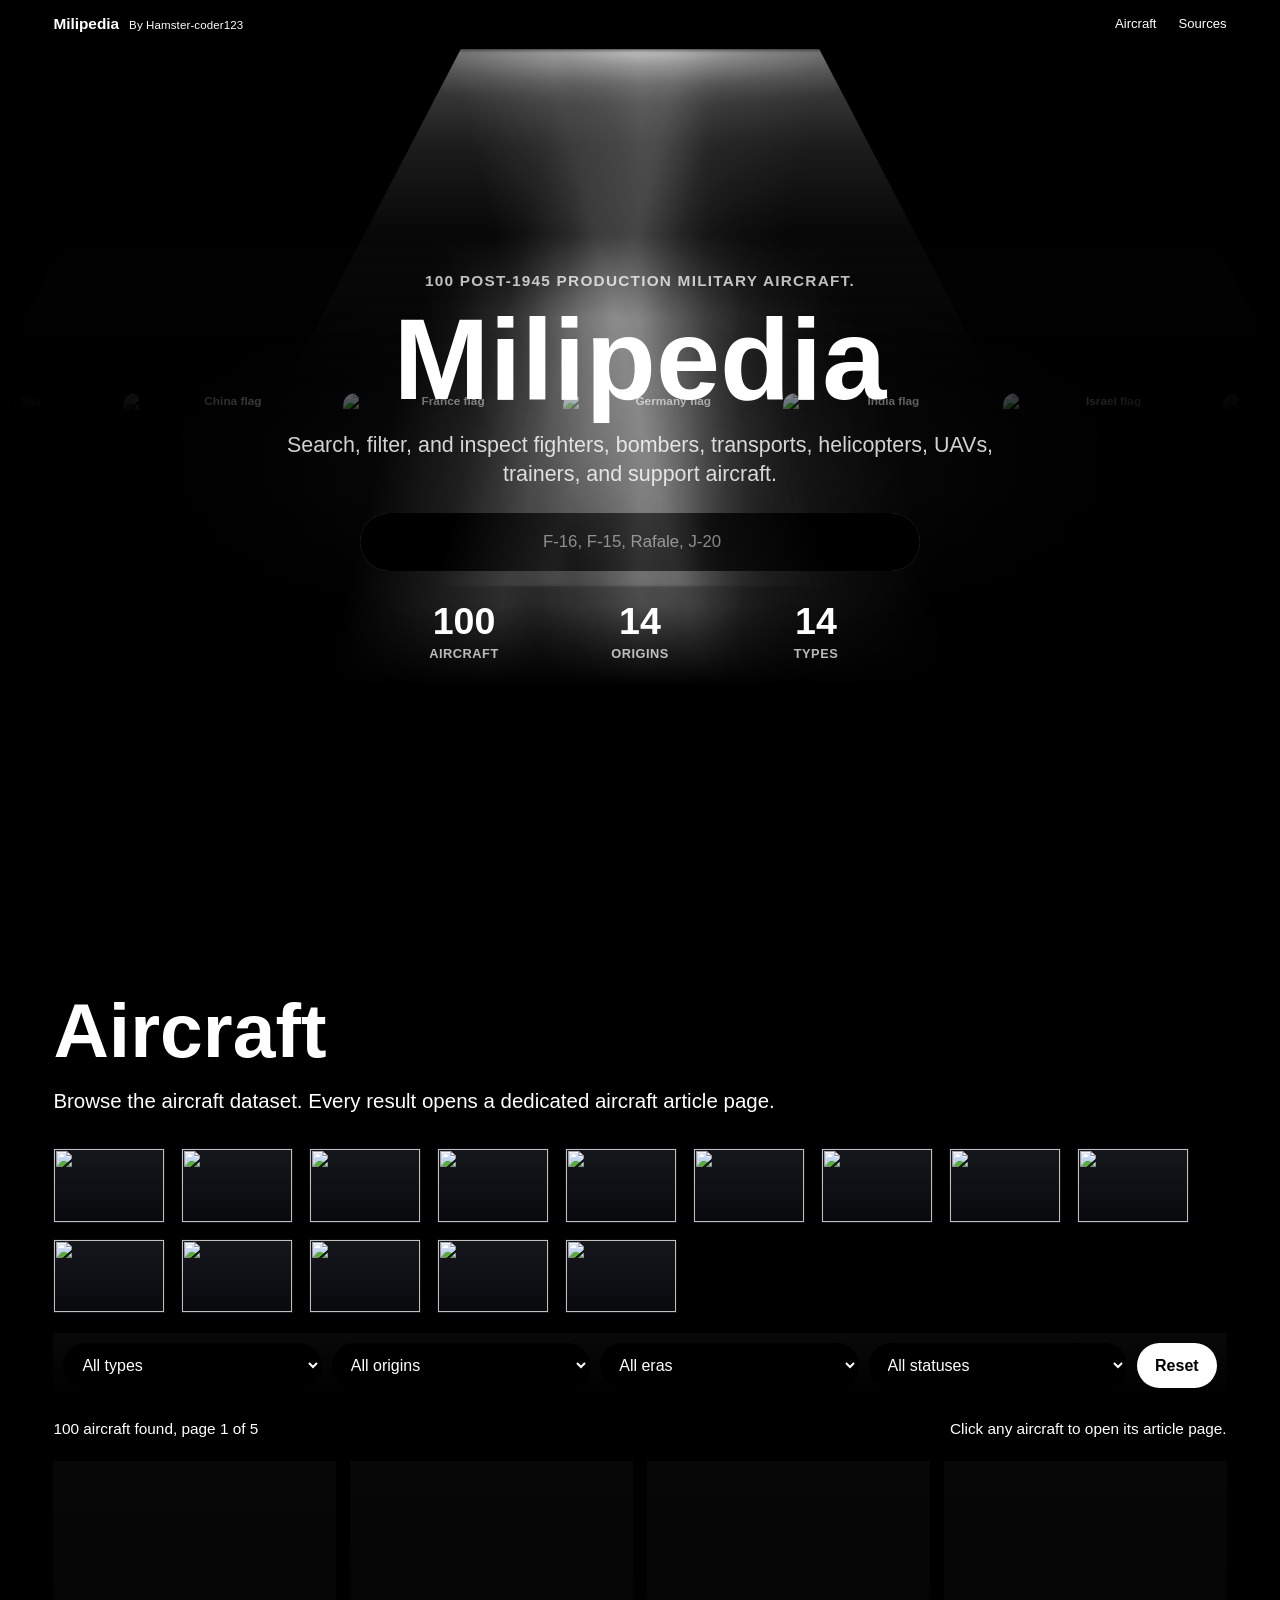
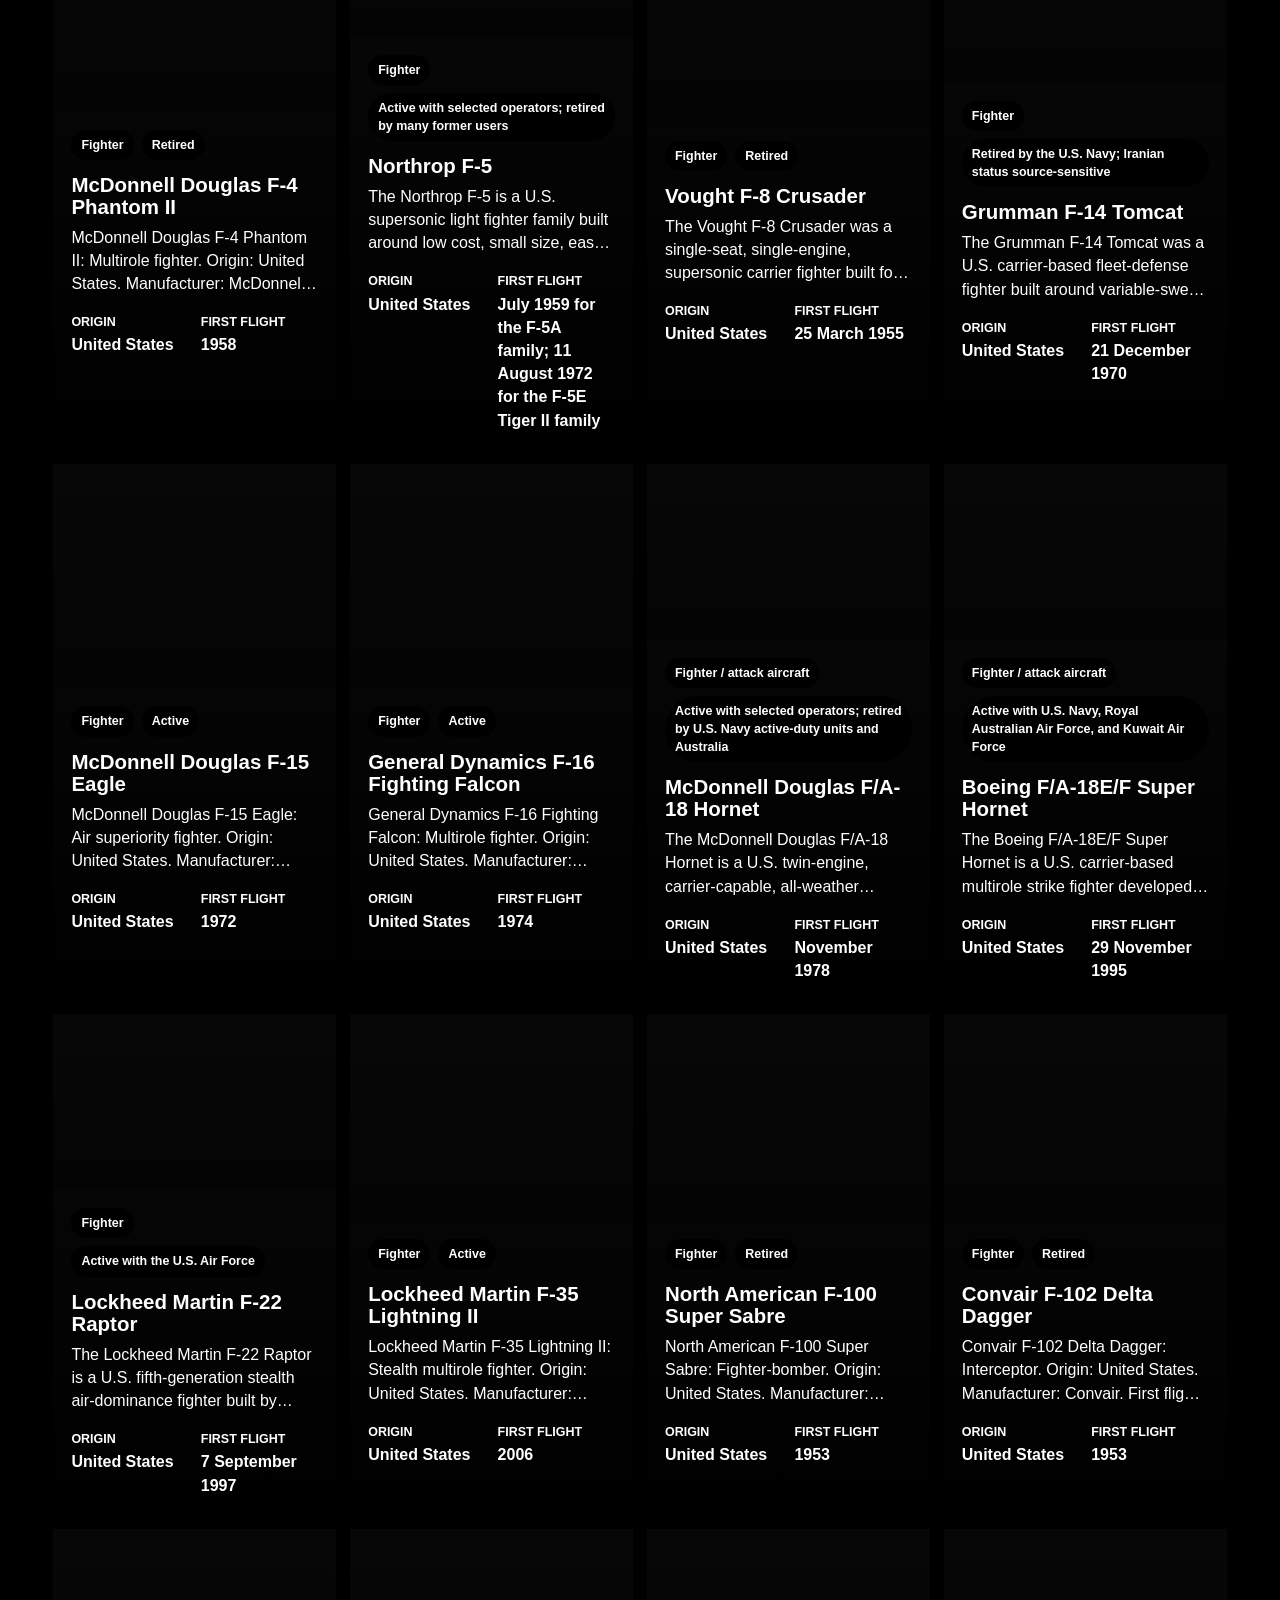
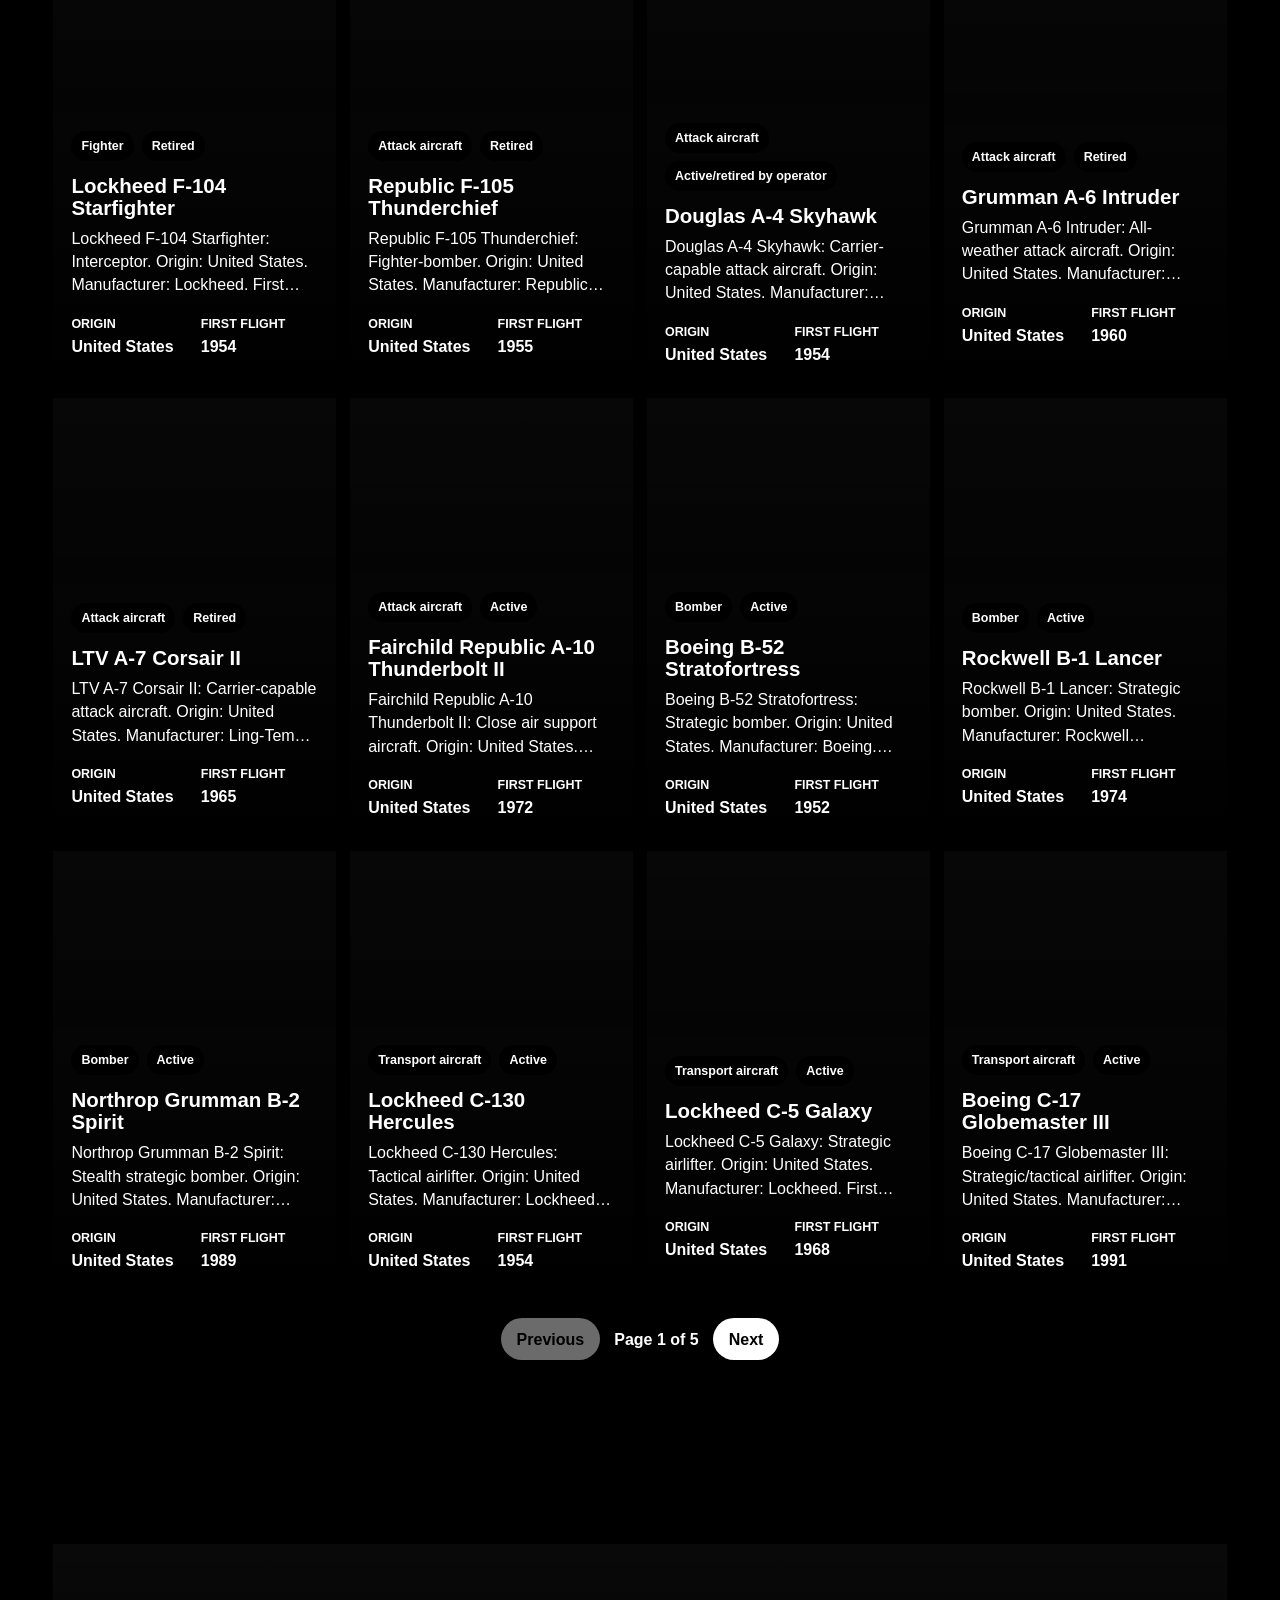
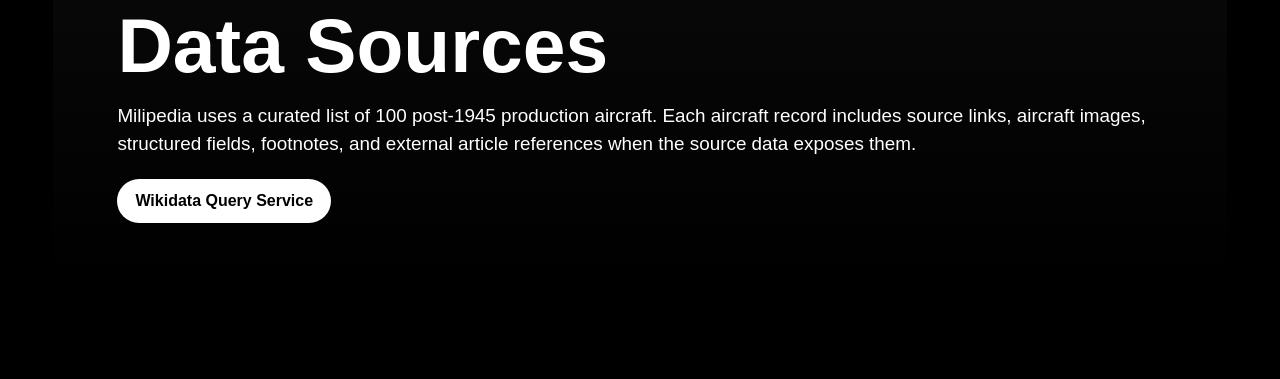
==== commit 3a1c176f: "Tighten homepage ribbon lighting" ====
--- a/index.html
+++ b/index.html
@@ -22,7 +22,7 @@
       resetMilipediaScroll();
       window.addEventListener("pageshow", resetMilipediaScroll);
     </script>
-    <link rel="stylesheet" href="styles.css?v=main-light-beam-v1">
+    <link rel="stylesheet" href="styles.css?v=main-light-beam-v2">
   </head>
   <body>
     <div class="intro-loader" aria-hidden="true">
--- a/styles.css
+++ b/styles.css
@@ -168,32 +168,50 @@
   top: 0;
   left: 50%;
   z-index: 2;
-  width: min(74vw, 860px);
-  height: clamp(250px, 34vw, 430px);
+  width: min(88vw, 1120px);
+  height: clamp(340px, 42vw, 560px);
   background:
+    radial-gradient(
+      ellipse 54% 18% at 50% 0%,
+      rgba(255, 255, 255, 0.56) 0%,
+      rgba(255, 255, 255, 0.26) 18%,
+      rgba(255, 255, 255, 0.08) 36%,
+      rgba(255, 255, 255, 0) 58%
+    ),
     linear-gradient(
       180deg,
-      rgba(255, 255, 255, 0.2) 0%,
-      rgba(255, 255, 255, 0.12) 8%,
-      rgba(255, 255, 255, 0.05) 18%,
-      rgba(255, 255, 255, 0) 58%
+      rgba(255, 255, 255, 0.38) 0%,
+      rgba(255, 255, 255, 0.22) 8%,
+      rgba(255, 255, 255, 0.11) 18%,
+      rgba(255, 255, 255, 0.03) 34%,
+      rgba(255, 255, 255, 0) 62%
     ),
-    repeating-linear-gradient(
-      102deg,
-      rgba(255, 255, 255, 0.12) 0 1px,
-      rgba(255, 255, 255, 0) 1px 24px
+    linear-gradient(
+      104deg,
+      rgba(255, 255, 255, 0) 39%,
+      rgba(255, 255, 255, 0.12) 48%,
+      rgba(255, 255, 255, 0.05) 52%,
+      rgba(255, 255, 255, 0) 60%
     ),
-    repeating-linear-gradient(
-      78deg,
-      rgba(255, 255, 255, 0.1) 0 1px,
-      rgba(255, 255, 255, 0) 1px 22px
+    linear-gradient(
+      76deg,
+      rgba(255, 255, 255, 0) 40%,
+      rgba(255, 255, 255, 0.12) 48%,
+      rgba(255, 255, 255, 0.05) 52%,
+      rgba(255, 255, 255, 0) 60%
+    ),
+    linear-gradient(
+      90deg,
+      rgba(255, 255, 255, 0) 44%,
+      rgba(255, 255, 255, 0.1) 50%,
+      rgba(255, 255, 255, 0) 56%
     );
-  clip-path: polygon(39% 0%, 61% 0%, 81% 100%, 19% 100%);
+  clip-path: polygon(34% 0%, 66% 0%, 91% 100%, 9% 100%);
   content: "";
   mix-blend-mode: screen;
-  opacity: 0.72;
+  opacity: 0.98;
   transform: translateX(-50%);
-  filter: blur(2px);
+  filter: blur(2.2px);
 }
 
 .hero-globe {
@@ -1501,56 +1519,67 @@
   background:
     linear-gradient(
       90deg,
-      rgba(0, 0, 0, 0.97) 0%,
-      rgba(0, 0, 0, 0.88) 16%,
-      rgba(0, 0, 0, 0.18) 34%,
+      rgba(0, 0, 0, 0.995) 0%,
+      rgba(0, 0, 0, 0.94) 15%,
+      rgba(0, 0, 0, 0.42) 31%,
       rgba(0, 0, 0, 0) 50%,
-      rgba(0, 0, 0, 0.18) 66%,
-      rgba(0, 0, 0, 0.88) 84%,
-      rgba(0, 0, 0, 0.97) 100%
+      rgba(0, 0, 0, 0.42) 69%,
+      rgba(0, 0, 0, 0.94) 85%,
+      rgba(0, 0, 0, 0.995) 100%
     ),
     linear-gradient(
       180deg,
-      rgba(0, 0, 0, 0.28) 0%,
-      rgba(0, 0, 0, 0.02) 14%,
-      rgba(0, 0, 0, 0) 32%,
-      rgba(0, 0, 0, 0.08) 72%,
-      rgba(0, 0, 0, 0.28) 100%
+      rgba(0, 0, 0, 0.46) 0%,
+      rgba(0, 0, 0, 0.12) 14%,
+      rgba(0, 0, 0, 0) 30%,
+      rgba(0, 0, 0, 0.12) 72%,
+      rgba(0, 0, 0, 0.4) 100%
     );
 }
 
 .flag-marquee::after {
-  inset: -46svh -14% 1%;
+  inset: -50svh -18% 0;
   background:
     radial-gradient(
-      ellipse 48% 34% at 50% 0%,
-      rgba(255, 255, 255, 0.72) 0%,
-      rgba(255, 255, 255, 0.44) 10%,
-      rgba(255, 255, 255, 0.16) 24%,
-      rgba(255, 255, 255, 0.04) 40%,
-      rgba(255, 255, 255, 0) 60%
+      ellipse 54% 24% at 50% 0%,
+      rgba(255, 255, 255, 0.95) 0%,
+      rgba(255, 255, 255, 0.58) 10%,
+      rgba(255, 255, 255, 0.2) 22%,
+      rgba(255, 255, 255, 0.05) 36%,
+      rgba(255, 255, 255, 0) 58%
     ),
     linear-gradient(
       180deg,
-      rgba(255, 255, 255, 0.4) 0%,
-      rgba(255, 255, 255, 0.22) 10%,
-      rgba(255, 255, 255, 0.08) 24%,
-      rgba(255, 255, 255, 0) 52%
+      rgba(255, 255, 255, 0.6) 0%,
+      rgba(255, 255, 255, 0.34) 10%,
+      rgba(255, 255, 255, 0.16) 24%,
+      rgba(255, 255, 255, 0.04) 40%,
+      rgba(255, 255, 255, 0) 62%
     ),
-    repeating-linear-gradient(
-      101deg,
-      rgba(255, 255, 255, 0.12) 0 1px,
-      rgba(255, 255, 255, 0) 1px 34px
+    linear-gradient(
+      104deg,
+      rgba(255, 255, 255, 0) 41%,
+      rgba(255, 255, 255, 0.17) 48%,
+      rgba(255, 255, 255, 0.07) 52%,
+      rgba(255, 255, 255, 0) 59%
     ),
-    repeating-linear-gradient(
-      79deg,
-      rgba(255, 255, 255, 0.08) 0 1px,
-      rgba(255, 255, 255, 0) 1px 30px
+    linear-gradient(
+      76deg,
+      rgba(255, 255, 255, 0) 41%,
+      rgba(255, 255, 255, 0.17) 48%,
+      rgba(255, 255, 255, 0.07) 52%,
+      rgba(255, 255, 255, 0) 59%
+    ),
+    linear-gradient(
+      90deg,
+      rgba(255, 255, 255, 0) 45%,
+      rgba(255, 255, 255, 0.15) 50%,
+      rgba(255, 255, 255, 0) 55%
     );
-  clip-path: polygon(40% 0%, 60% 0%, 77% 100%, 23% 100%);
+  clip-path: polygon(33% 0%, 67% 0%, 89% 100%, 11% 100%);
   mix-blend-mode: screen;
-  opacity: 0.92;
-  filter: blur(1.4px);
+  opacity: 1;
+  filter: blur(1.6px);
 }
 
 .flag-track {
@@ -1564,8 +1593,8 @@
   gap: clamp(10px, 1.2vw, 18px);
   padding-inline: clamp(10px, 1.2vw, 18px);
   opacity: 0.62;
-  filter: saturate(1.62) brightness(1.08) contrast(1.04);
-  animation: flagMarquee 30s linear infinite;
+  filter: saturate(1.38) brightness(1.02) contrast(1.05);
+  animation: flagMarquee 14s linear infinite;
   will-change: transform;
 }
 
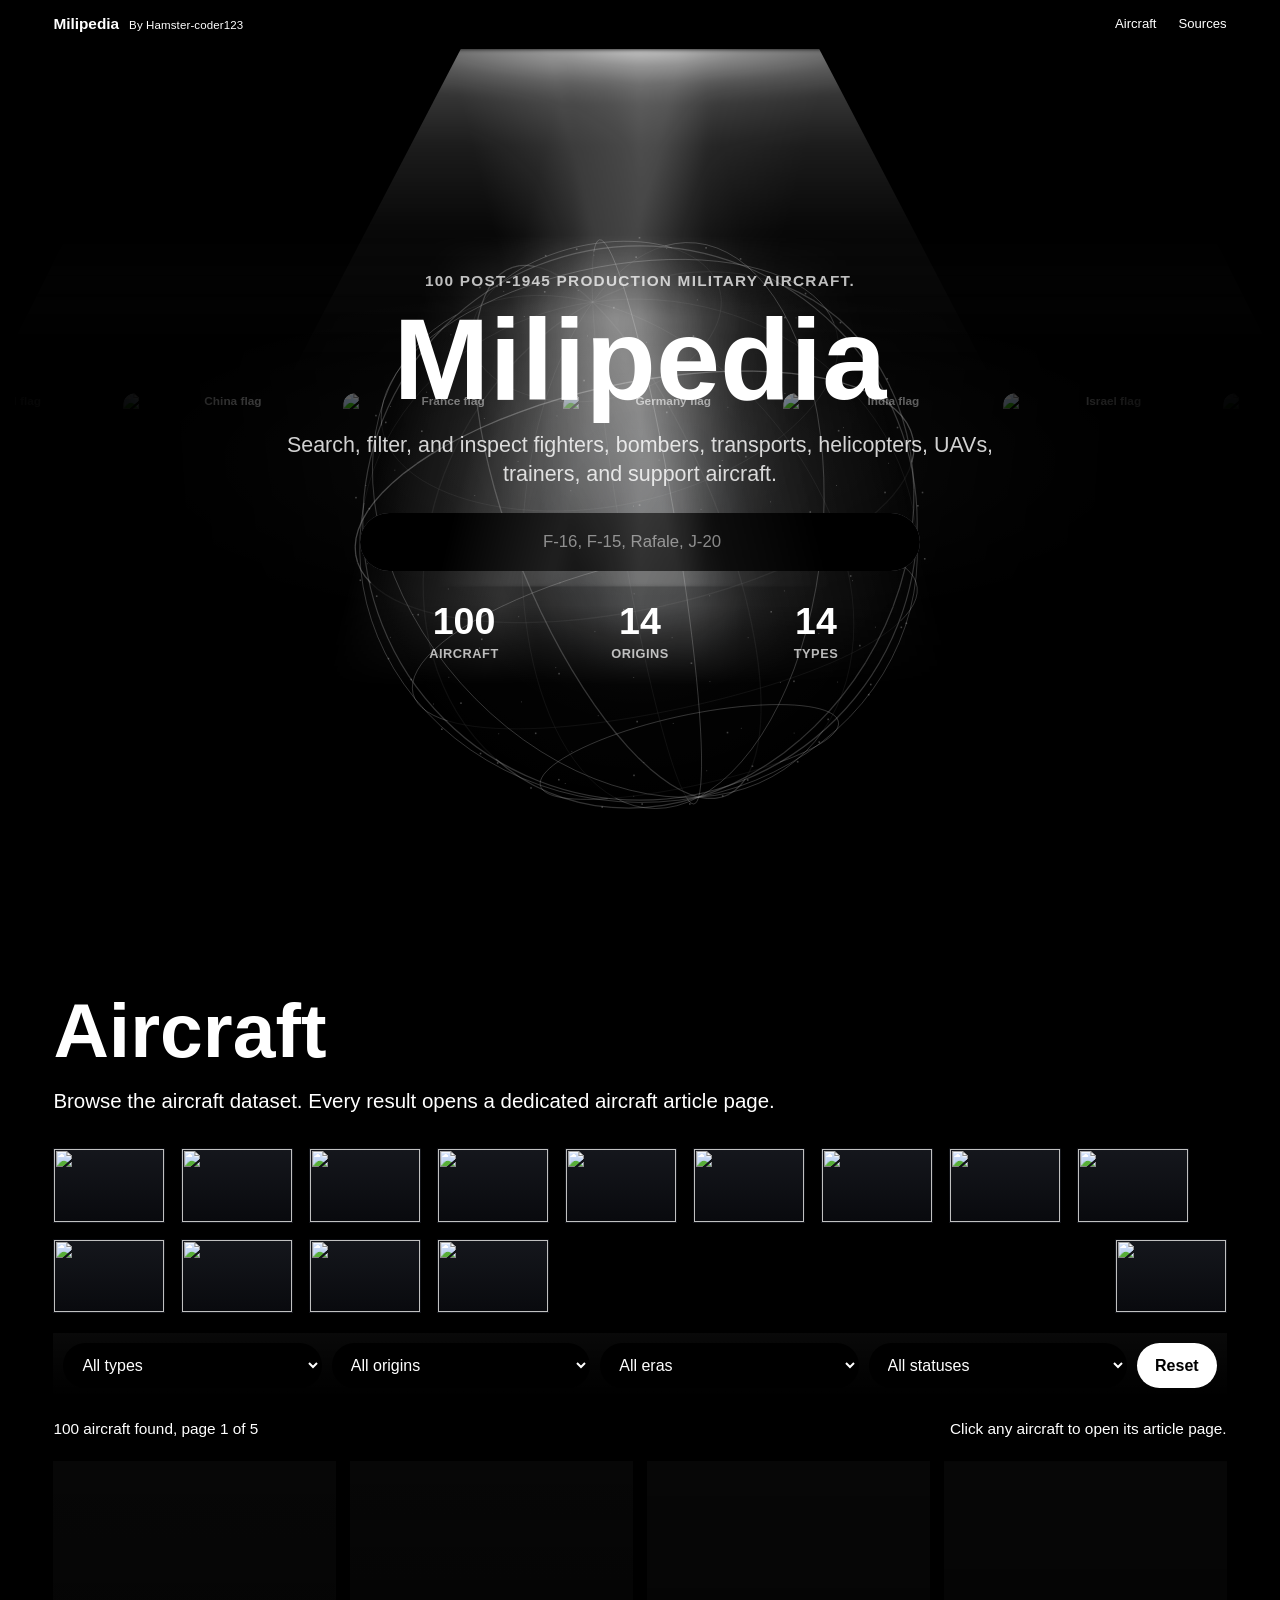
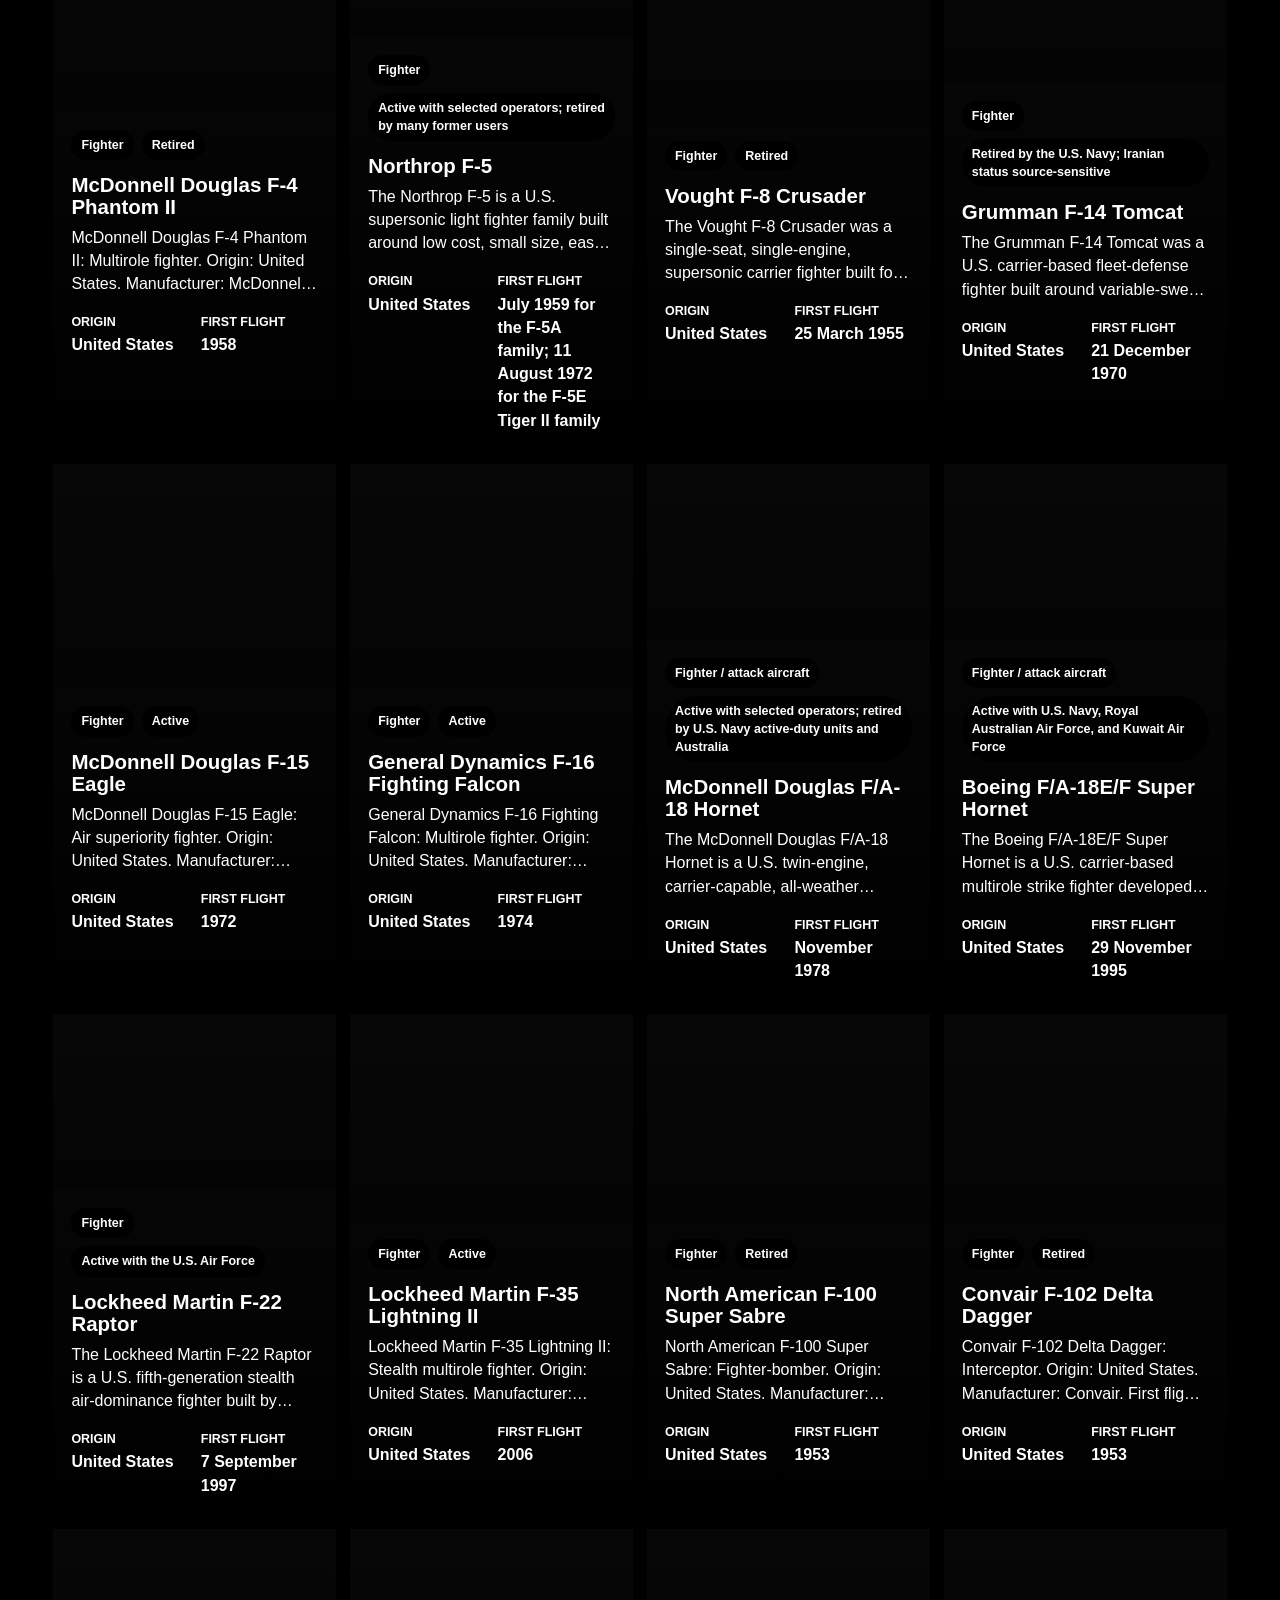
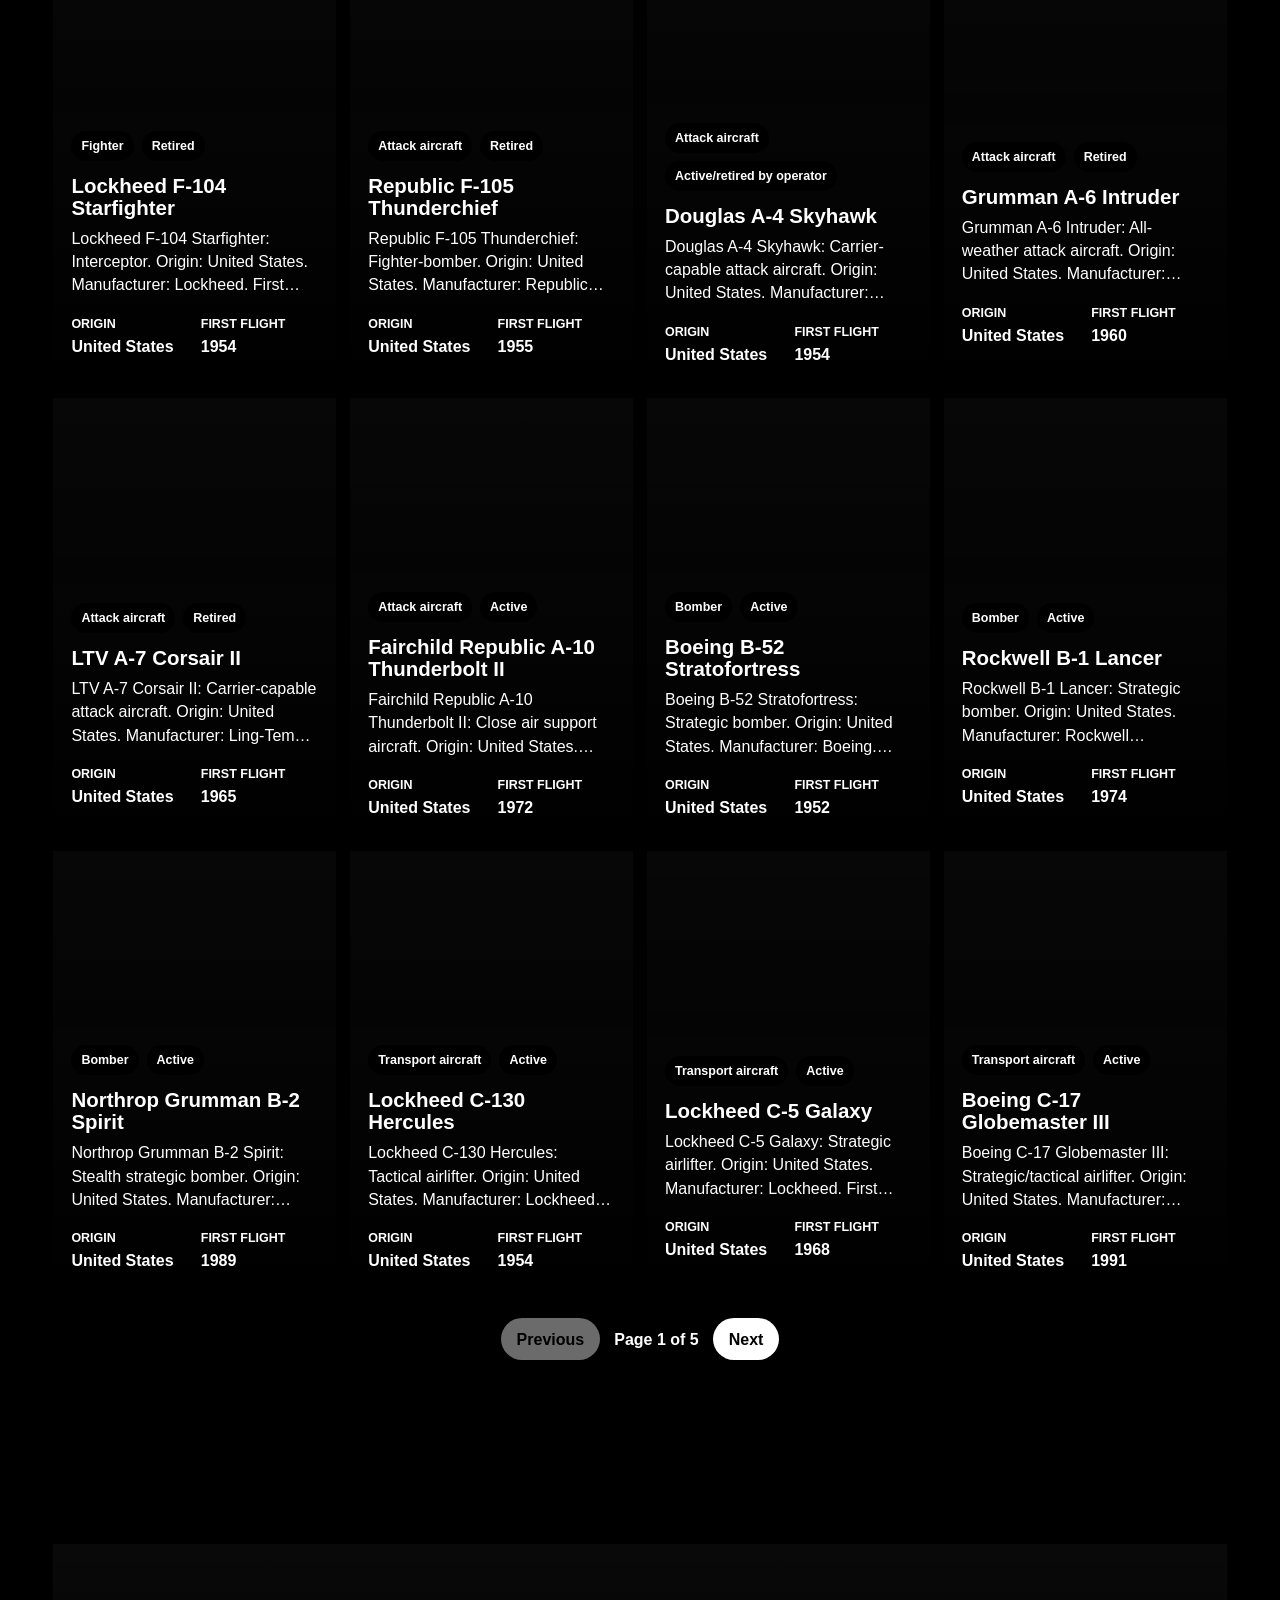
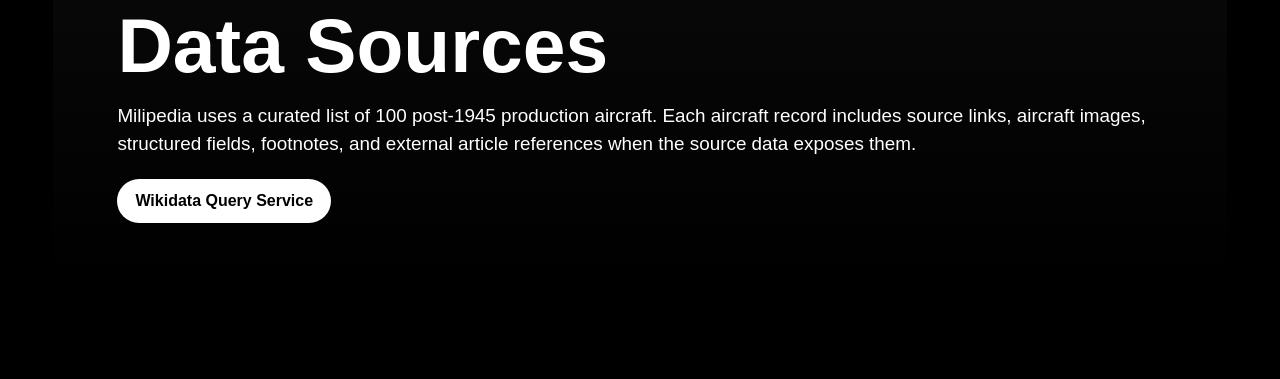
==== commit d3a4f9b3: "Refresh flag selector asset versions" ====
--- a/index.html
+++ b/index.html
@@ -22,7 +22,7 @@
       resetMilipediaScroll();
       window.addEventListener("pageshow", resetMilipediaScroll);
     </script>
-    <link rel="stylesheet" href="styles.css?v=main-light-beam-v2">
+    <link rel="stylesheet" href="styles.css?v=country-popovers-v1">
   </head>
   <body>
     <div class="intro-loader" aria-hidden="true">
@@ -157,6 +157,6 @@
       </article>
     </template>
 
-    <script src="js/app.js?v=main-intro-scrollfix-v1" defer></script>
+    <script src="js/app.js?v=country-popovers-v1" defer></script>
   </body>
 </html>
--- a/styles.css
+++ b/styles.css
@@ -417,6 +417,7 @@
 }
 
 .country-flag-filters {
+  position: relative;
   display: flex;
   flex-wrap: wrap;
   gap: 14px;
@@ -467,6 +468,41 @@
   object-fit: cover;
   object-position: var(--flag-focus, center center);
   background: transparent;
+}
+
+.country-flag-tooltip {
+  position: absolute;
+  z-index: 18;
+  width: min(340px, calc(100vw - 48px));
+  padding: 14px 16px 15px;
+  border: 1px solid rgba(255, 255, 255, 0.14);
+  background: rgba(4, 4, 6, 0.96);
+  box-shadow: 0 18px 42px rgba(0, 0, 0, 0.34);
+  color: #fff;
+  pointer-events: none;
+  opacity: 0;
+  transform: translateY(8px);
+  transition: opacity 140ms ease, transform 140ms ease;
+}
+
+.country-flag-tooltip.is-visible {
+  opacity: 1;
+  transform: translateY(0);
+}
+
+.country-flag-tooltip strong {
+  display: block;
+  margin: 0 0 8px;
+  font-size: 0.9rem;
+  font-weight: 700;
+  line-height: 1.2;
+}
+
+.country-flag-tooltip p {
+  margin: 0;
+  color: rgba(255, 255, 255, 0.82);
+  font-size: 0.82rem;
+  line-height: 1.45;
 }
 
 .toolbar button {
@@ -1773,6 +1809,10 @@
   width: 112px;
 }
 
+.country-flag-button--us {
+  margin-left: auto;
+}
+
 .country-flag-button img {
   width: 100%;
   height: 100%;
@@ -2094,9 +2134,17 @@
     flex: 0 0 auto;
   }
 
+  .country-flag-button--us {
+    margin-left: 0;
+  }
+
   .country-flag-button img {
     width: 100%;
     height: 100%;
+  }
+
+  .country-flag-tooltip {
+    display: none;
   }
 
   .toolbar {
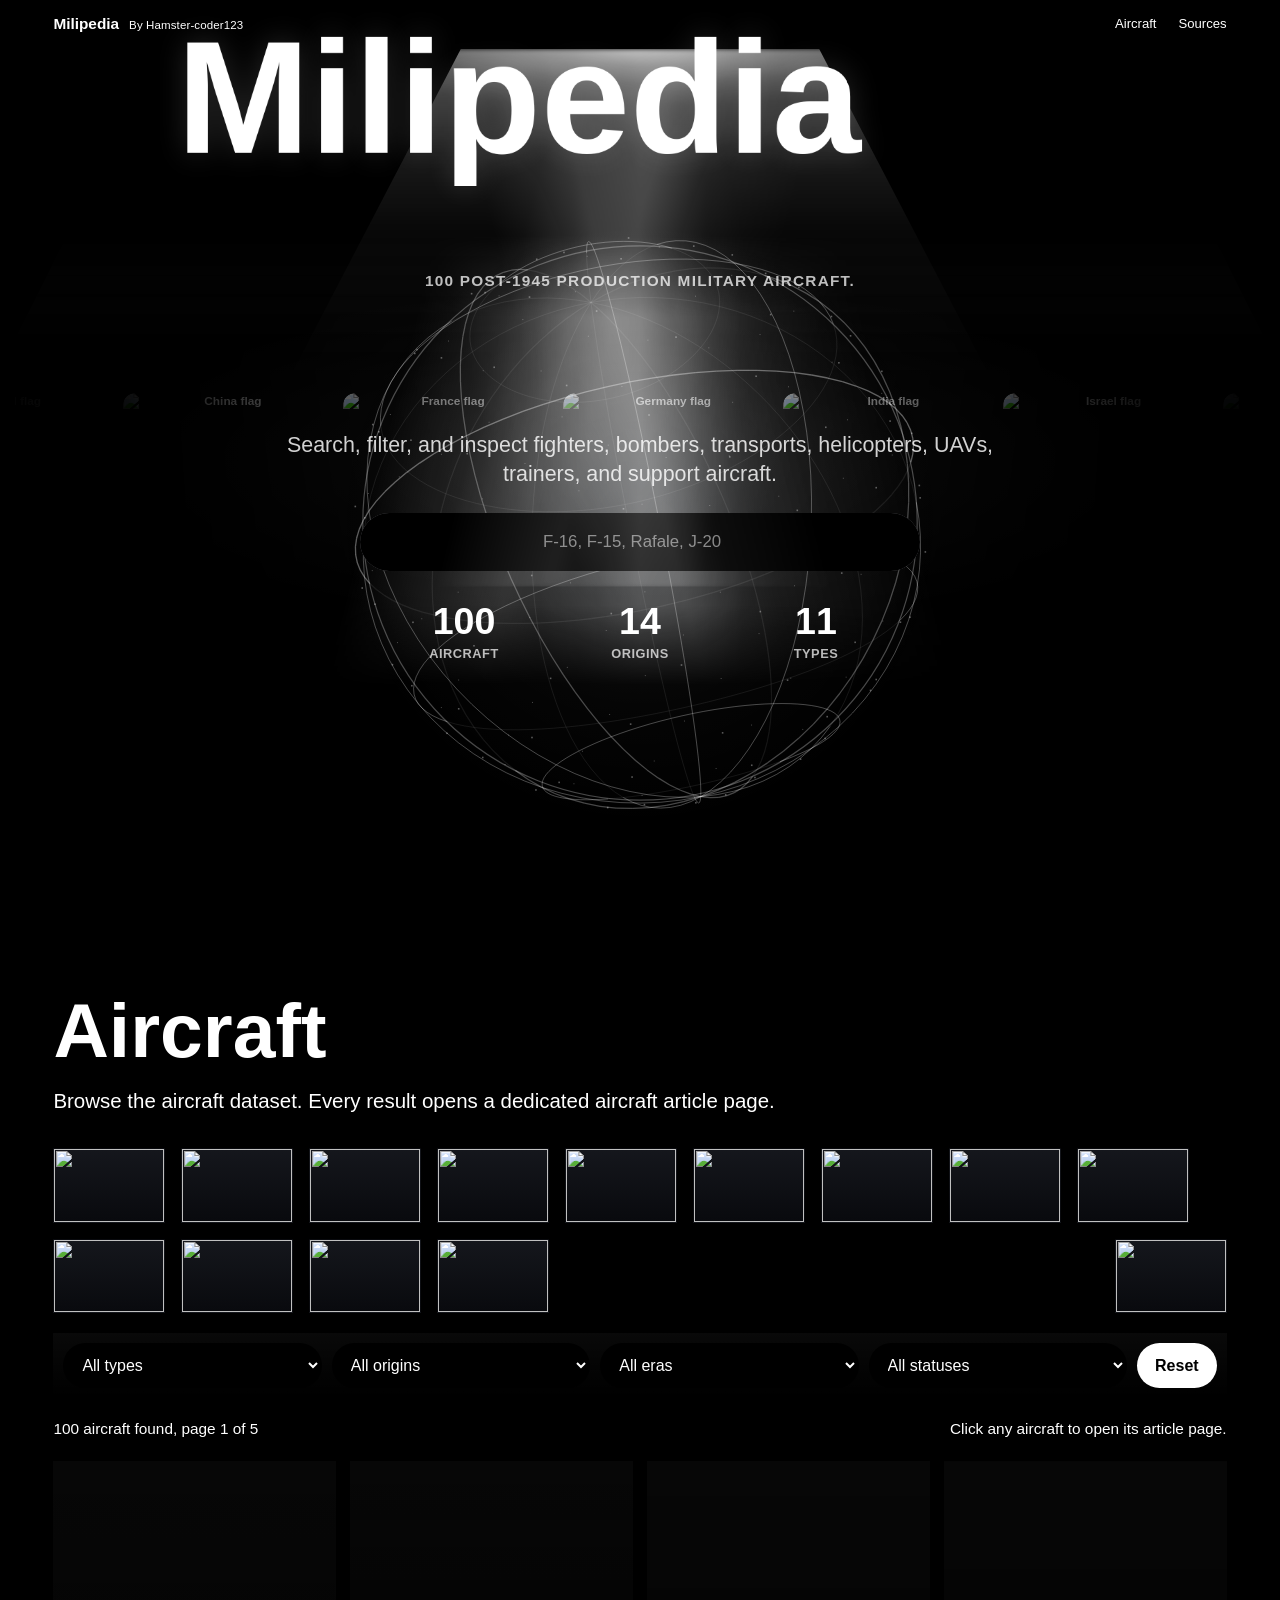
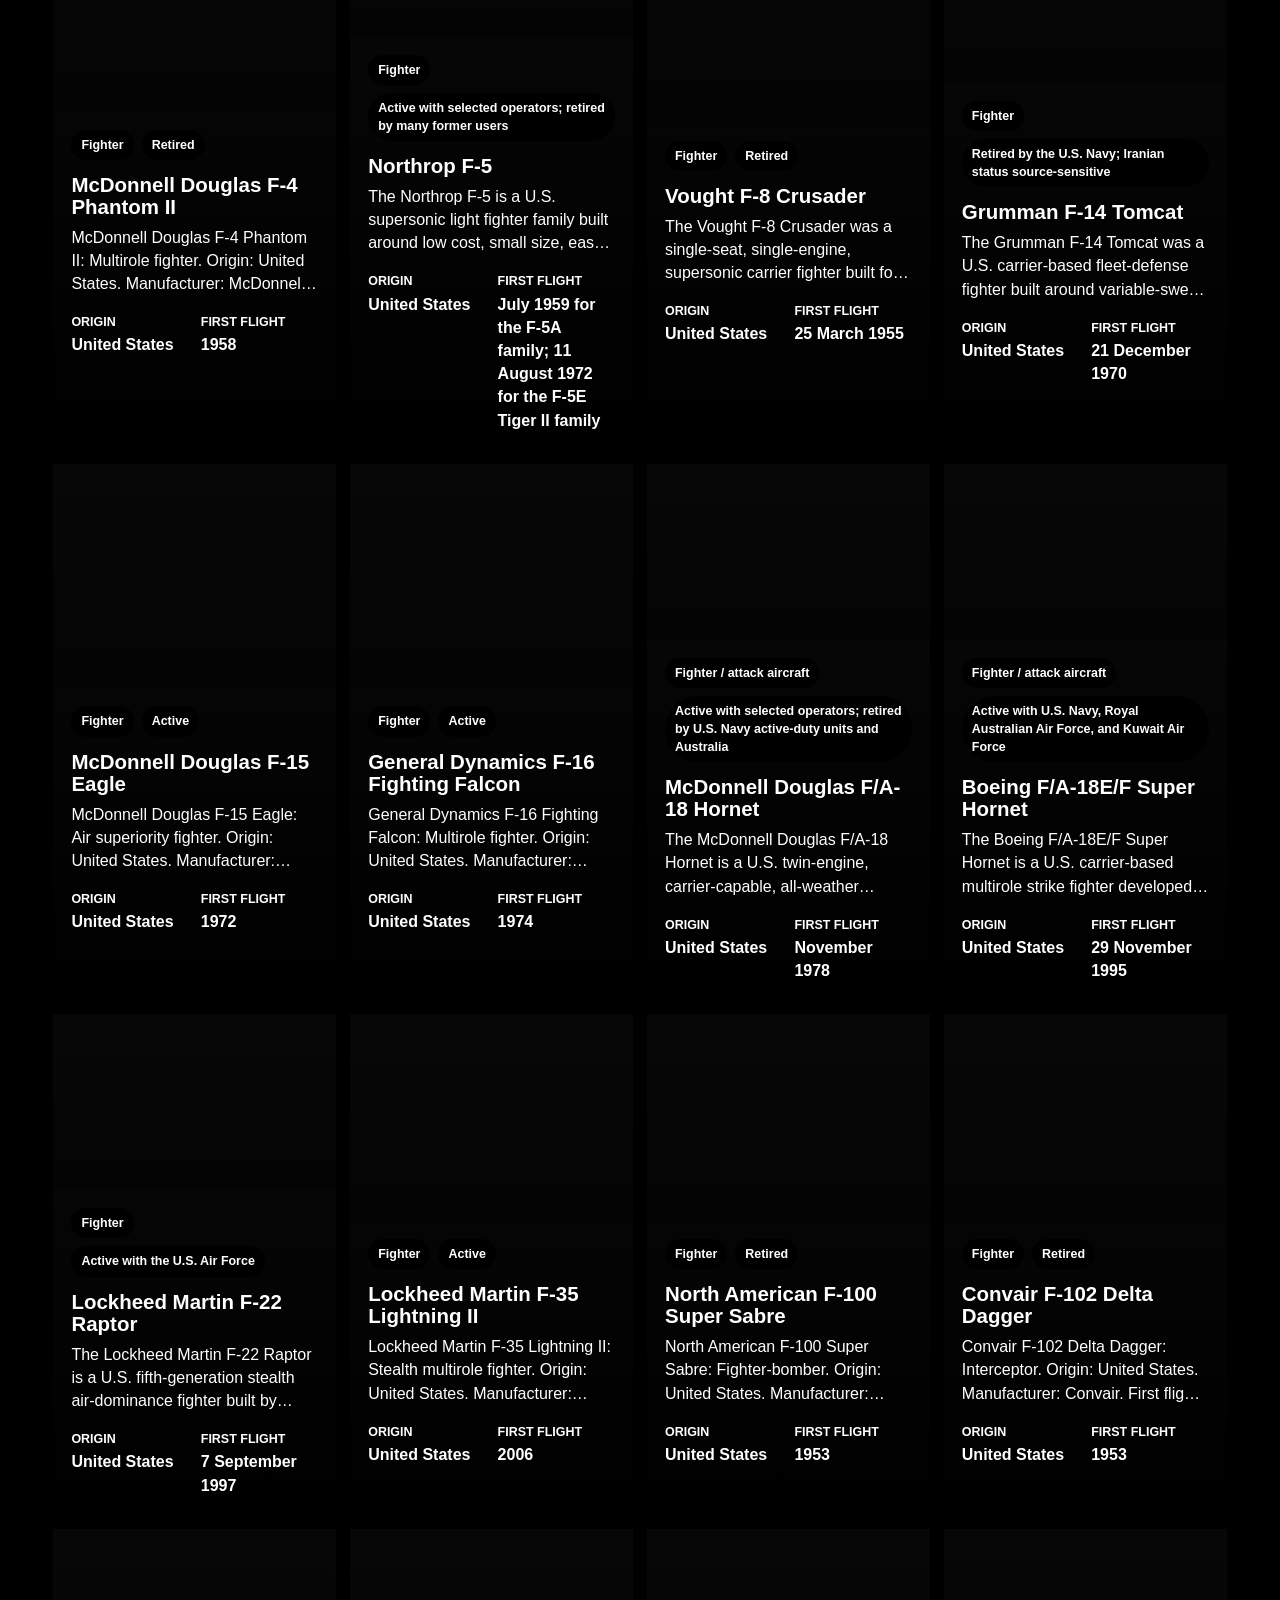
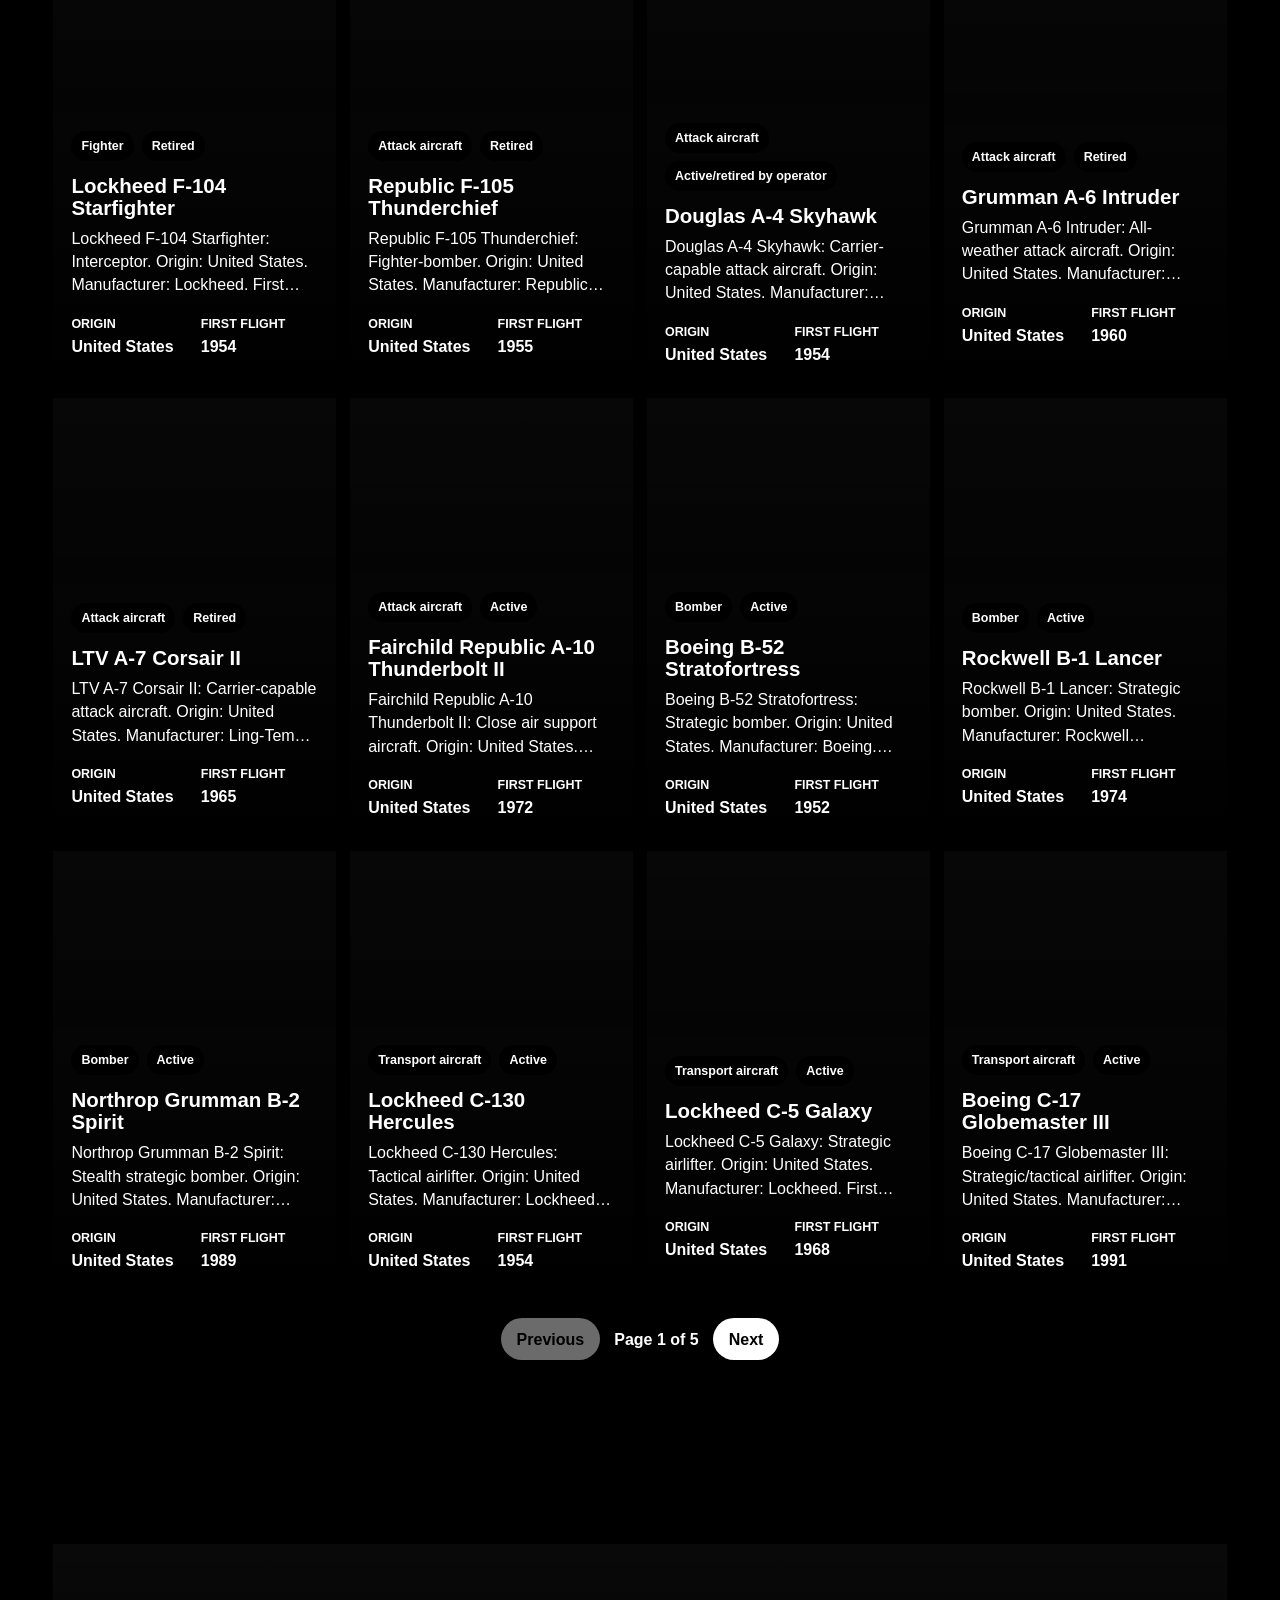
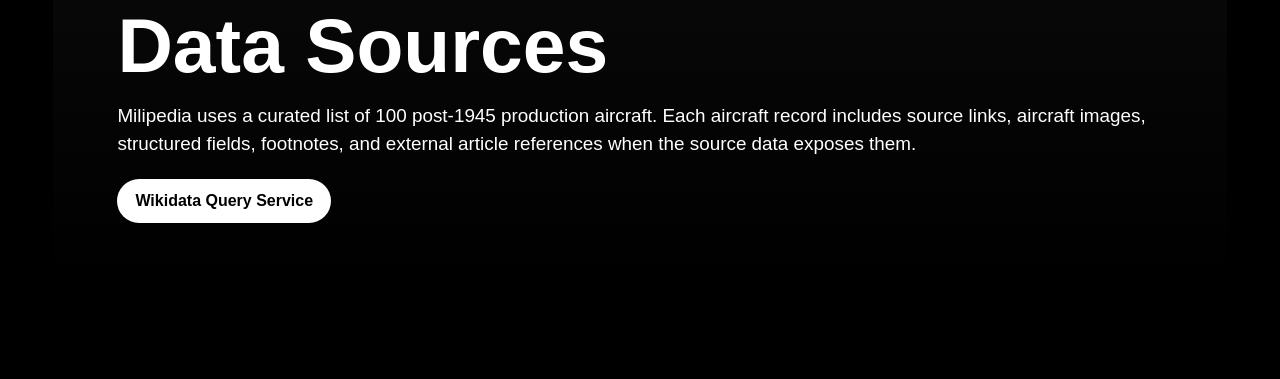
==== commit cde89e03: "Clean up homepage filter taxonomy" ====
--- a/index.html
+++ b/index.html
@@ -157,6 +157,6 @@
       </article>
     </template>
 
-    <script src="js/app.js?v=country-popovers-v1" defer></script>
+    <script src="js/app.js?v=main-filter-cleanup-v1" defer></script>
   </body>
 </html>
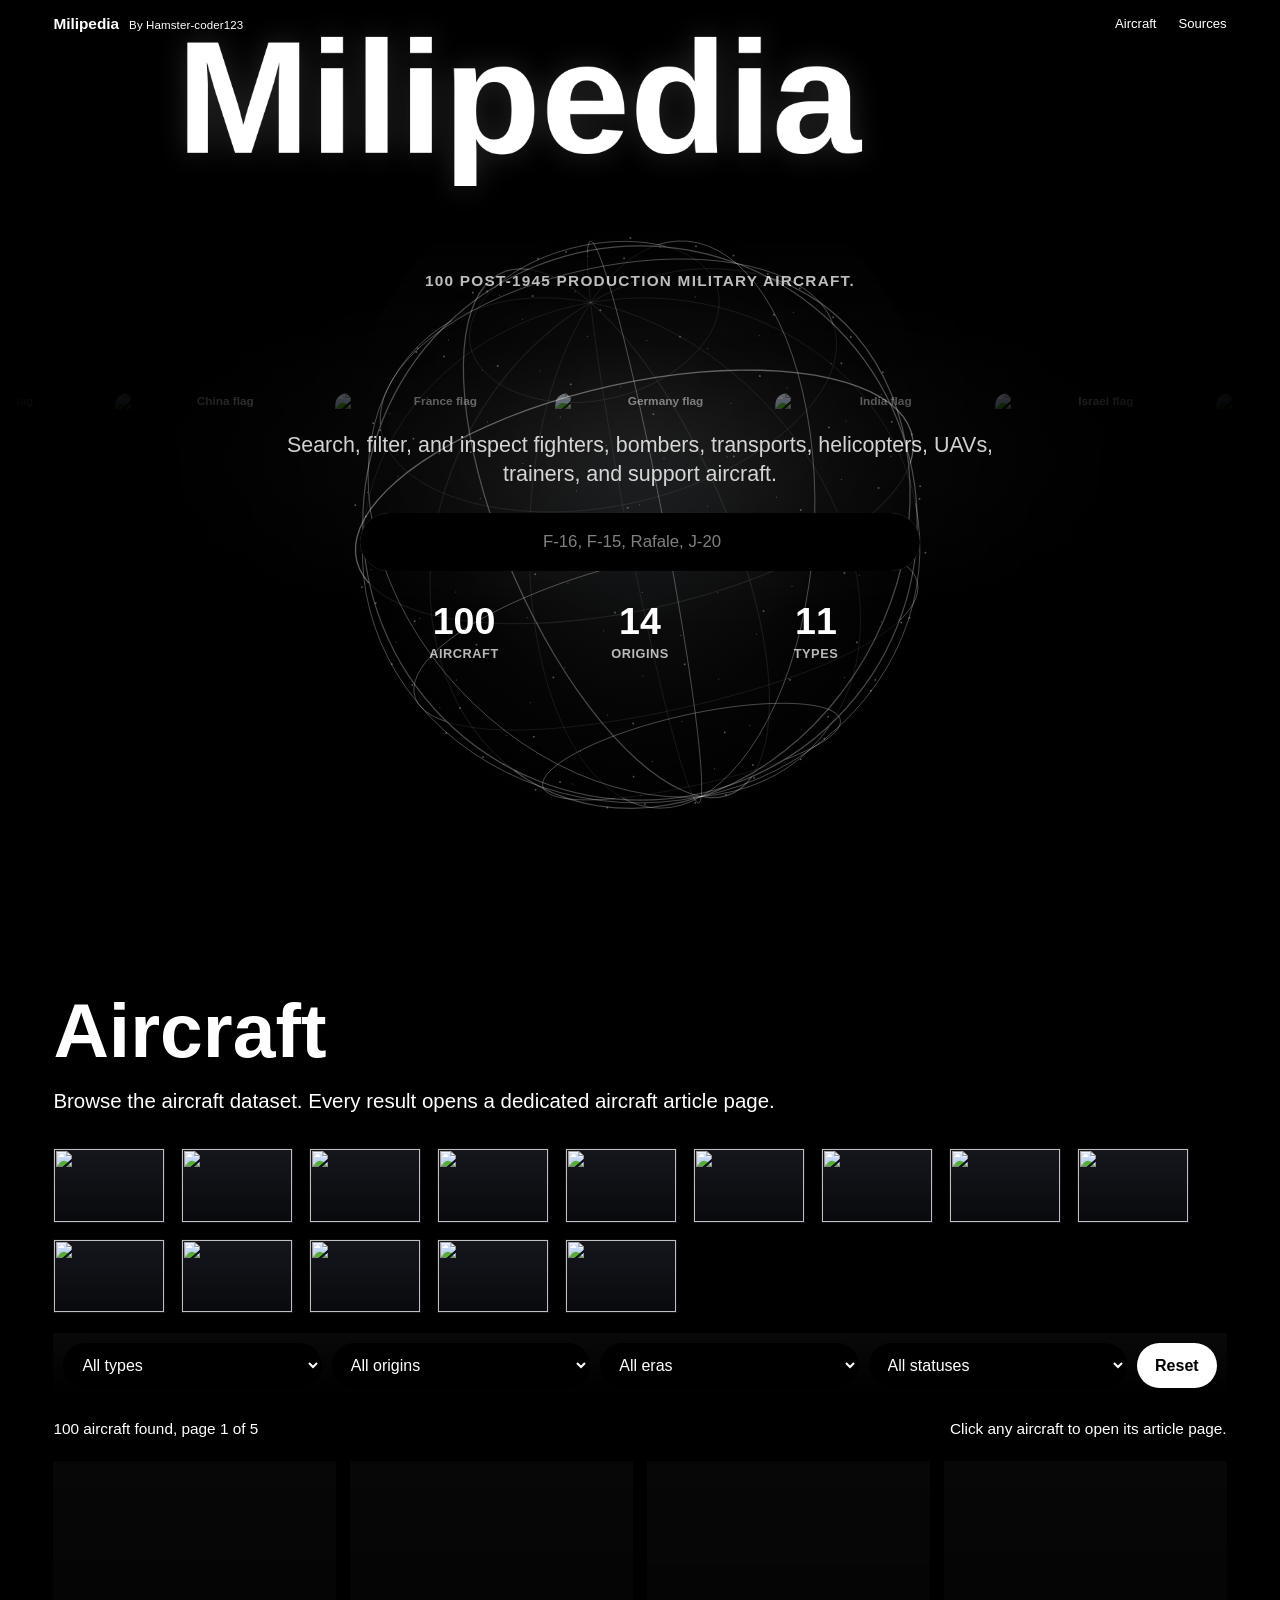
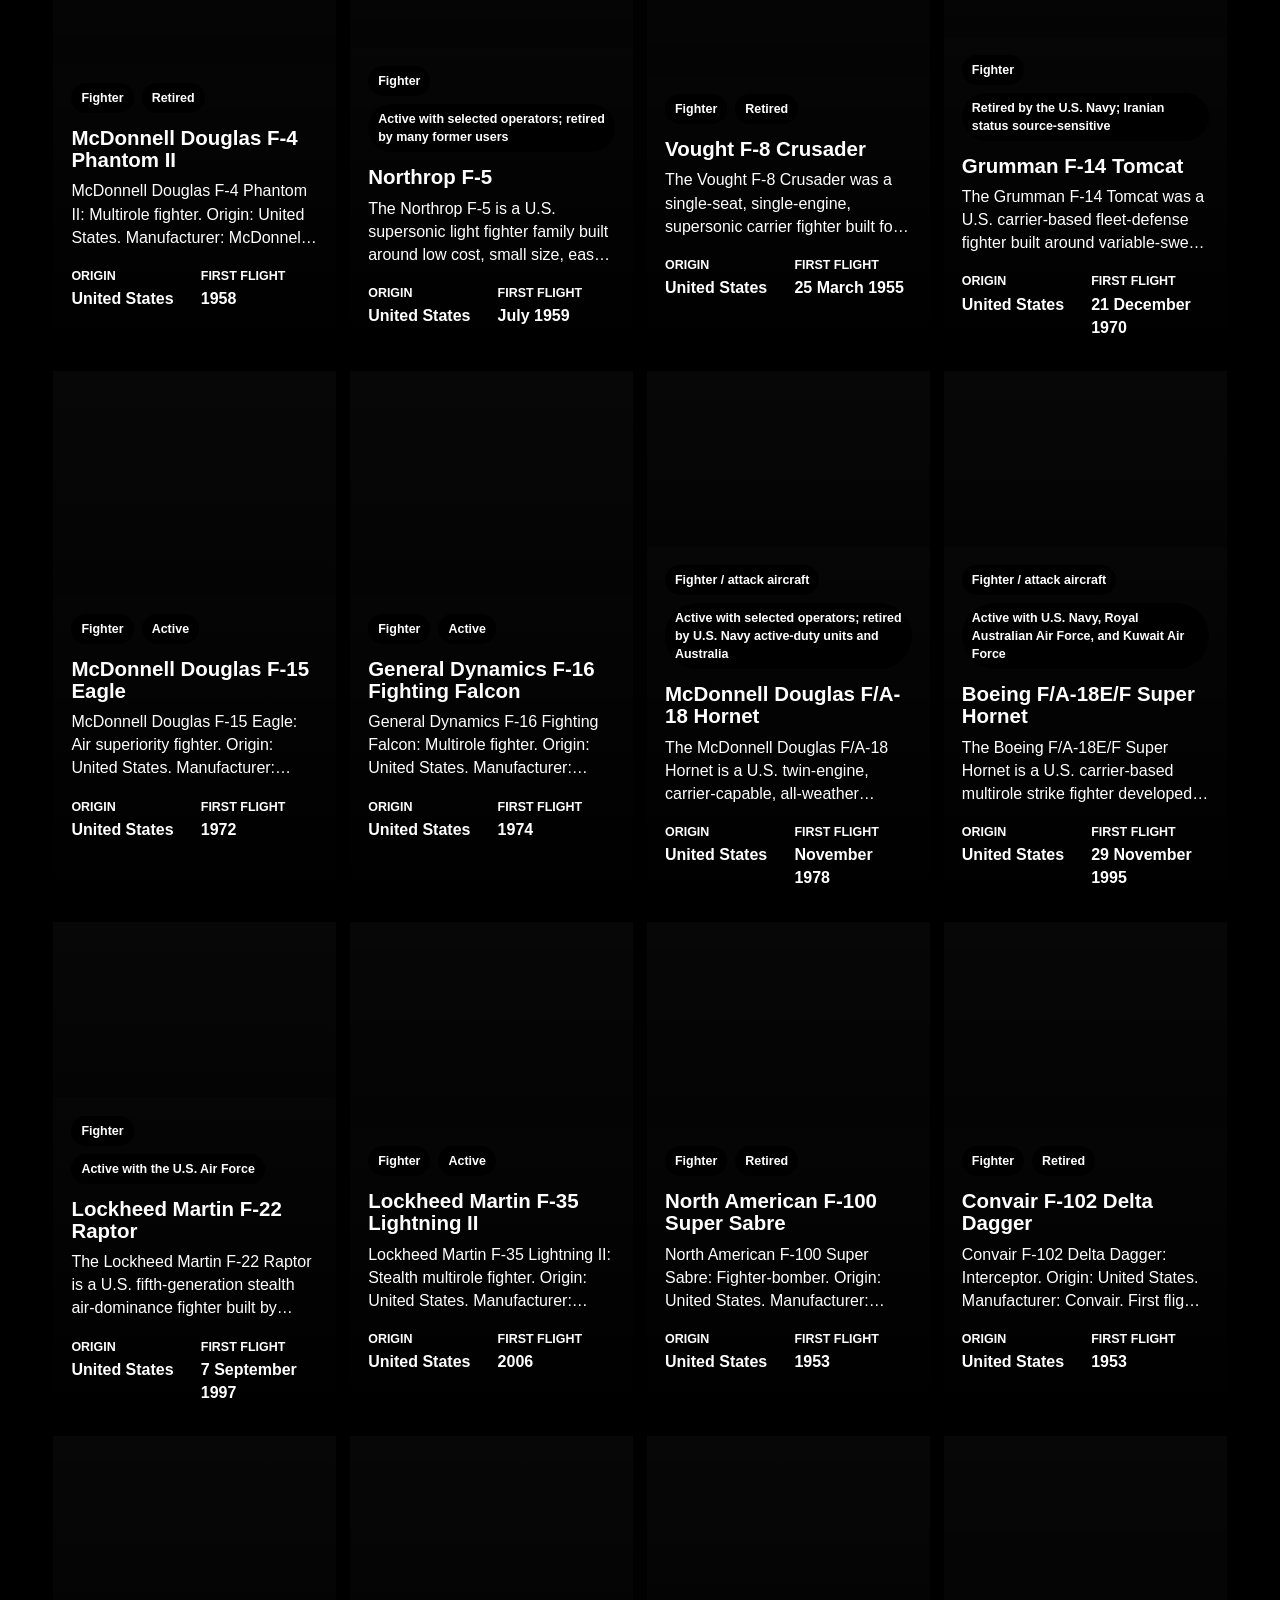
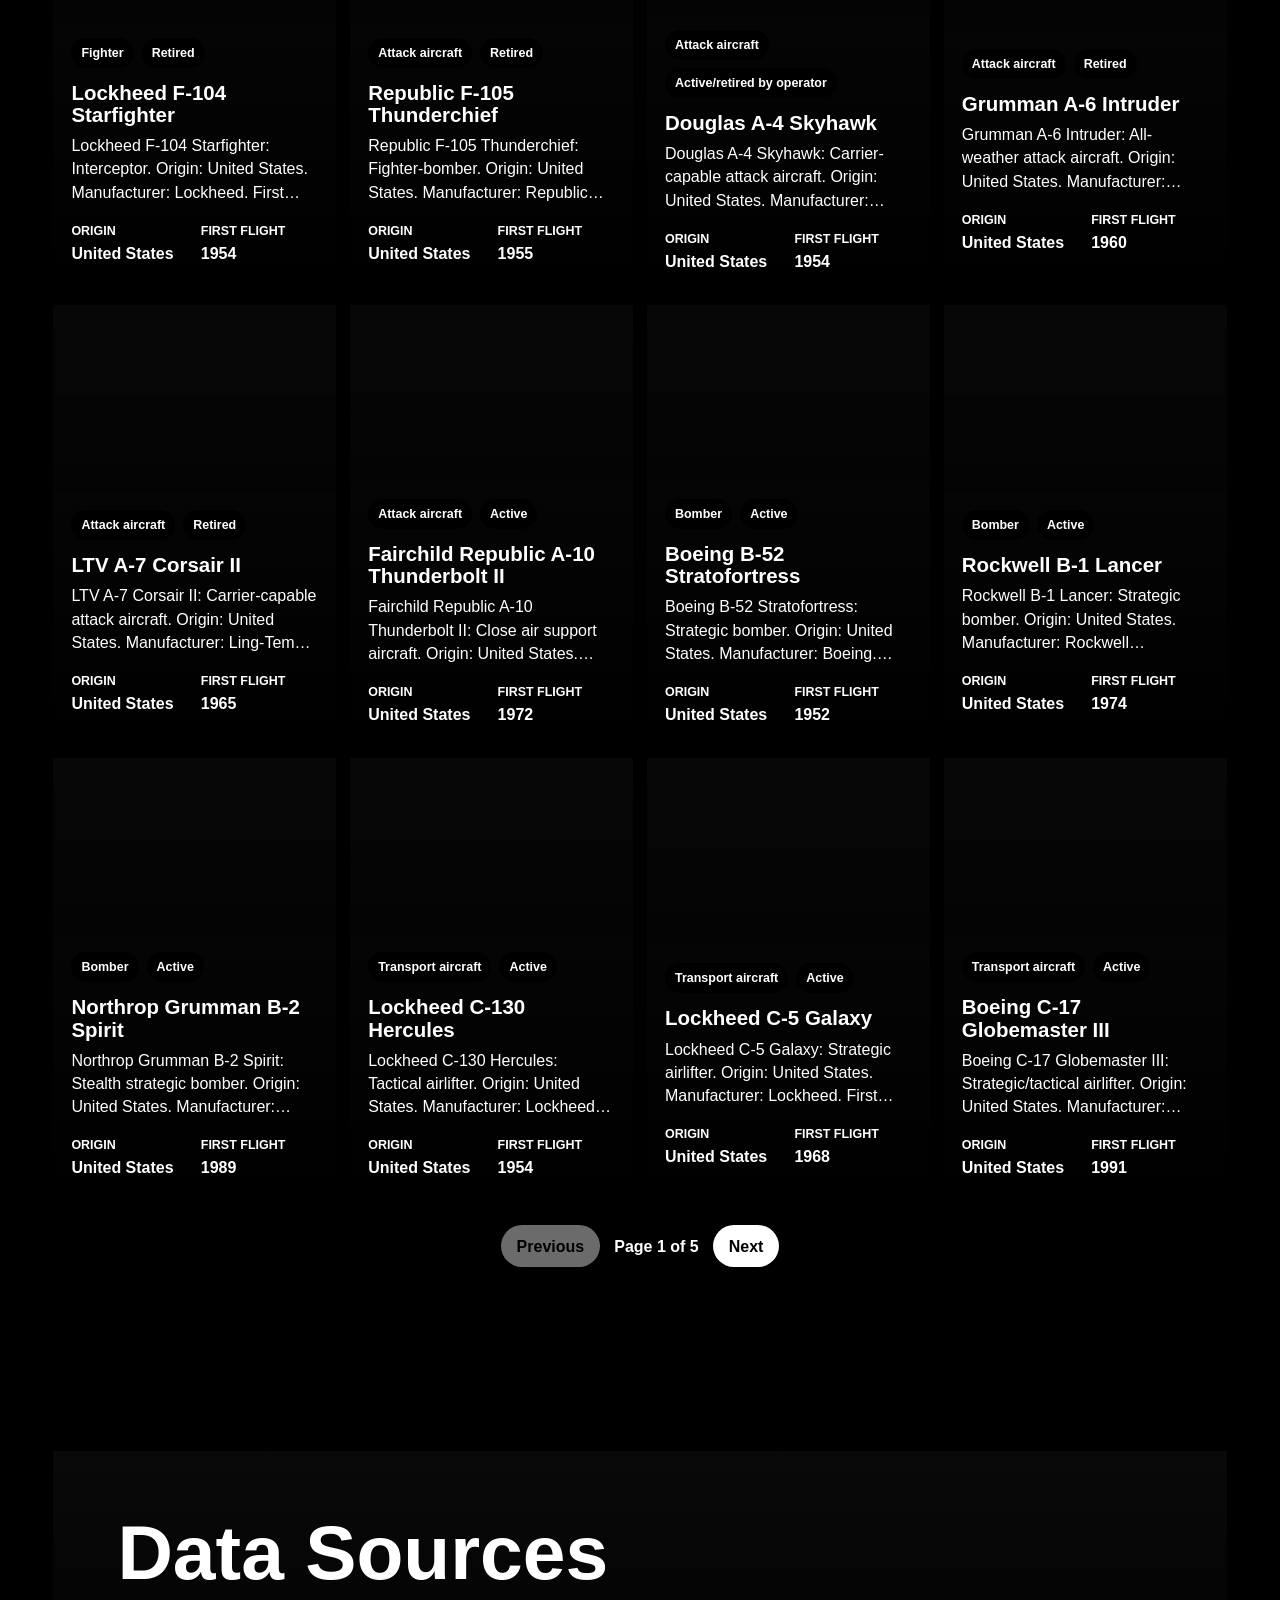
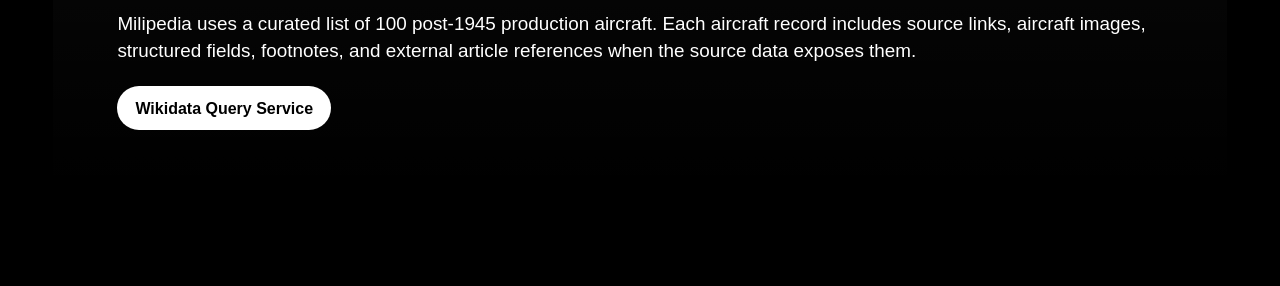
==== commit ef4770f8: "Deploy pending homepage and asset updates" ====
--- a/index.html
+++ b/index.html
@@ -22,7 +22,7 @@
       resetMilipediaScroll();
       window.addEventListener("pageshow", resetMilipediaScroll);
     </script>
-    <link rel="stylesheet" href="styles.css?v=country-popovers-v1">
+    <link rel="stylesheet" href="styles.css?v=country-popovers-v3">
   </head>
   <body>
     <div class="intro-loader" aria-hidden="true">
@@ -157,6 +157,6 @@
       </article>
     </template>
 
-    <script src="js/app.js?v=main-filter-cleanup-v1" defer></script>
+    <script src="js/app.js?v=main-filter-cleanup-v3" defer></script>
   </body>
 </html>
--- a/styles.css
+++ b/styles.css
@@ -164,54 +164,7 @@
 }
 
 .hero::after {
-  position: absolute;
-  top: 0;
-  left: 50%;
-  z-index: 2;
-  width: min(88vw, 1120px);
-  height: clamp(340px, 42vw, 560px);
-  background:
-    radial-gradient(
-      ellipse 54% 18% at 50% 0%,
-      rgba(255, 255, 255, 0.56) 0%,
-      rgba(255, 255, 255, 0.26) 18%,
-      rgba(255, 255, 255, 0.08) 36%,
-      rgba(255, 255, 255, 0) 58%
-    ),
-    linear-gradient(
-      180deg,
-      rgba(255, 255, 255, 0.38) 0%,
-      rgba(255, 255, 255, 0.22) 8%,
-      rgba(255, 255, 255, 0.11) 18%,
-      rgba(255, 255, 255, 0.03) 34%,
-      rgba(255, 255, 255, 0) 62%
-    ),
-    linear-gradient(
-      104deg,
-      rgba(255, 255, 255, 0) 39%,
-      rgba(255, 255, 255, 0.12) 48%,
-      rgba(255, 255, 255, 0.05) 52%,
-      rgba(255, 255, 255, 0) 60%
-    ),
-    linear-gradient(
-      76deg,
-      rgba(255, 255, 255, 0) 40%,
-      rgba(255, 255, 255, 0.12) 48%,
-      rgba(255, 255, 255, 0.05) 52%,
-      rgba(255, 255, 255, 0) 60%
-    ),
-    linear-gradient(
-      90deg,
-      rgba(255, 255, 255, 0) 44%,
-      rgba(255, 255, 255, 0.1) 50%,
-      rgba(255, 255, 255, 0) 56%
-    );
-  clip-path: polygon(34% 0%, 66% 0%, 91% 100%, 9% 100%);
-  content: "";
-  mix-blend-mode: screen;
-  opacity: 0.98;
-  transform: translateX(-50%);
-  filter: blur(2.2px);
+  content: none;
 }
 
 .hero-globe {
@@ -473,11 +426,13 @@
 .country-flag-tooltip {
   position: absolute;
   z-index: 18;
-  width: min(340px, calc(100vw - 48px));
-  padding: 14px 16px 15px;
+  width: min(360px, calc(100vw - 48px));
+  padding: 12px;
   border: 1px solid rgba(255, 255, 255, 0.14);
   background: rgba(4, 4, 6, 0.96);
-  box-shadow: 0 18px 42px rgba(0, 0, 0, 0.34);
+  box-shadow:
+    0 18px 42px rgba(0, 0, 0, 0.34),
+    0 0 0 1px rgba(255, 255, 255, 0.04) inset;
   color: #fff;
   pointer-events: none;
   opacity: 0;
@@ -490,19 +445,28 @@
   transform: translateY(0);
 }
 
-.country-flag-tooltip strong {
+.country-flag-tooltip__flag-wrap {
+  display: flex;
+  align-items: center;
+  justify-content: flex-start;
+  margin-bottom: 10px;
+  padding-bottom: 10px;
+  border-bottom: 1px solid rgba(255, 255, 255, 0.1);
+}
+
+.country-flag-tooltip__flag-wrap img {
   display: block;
-  margin: 0 0 8px;
-  font-size: 0.9rem;
-  font-weight: 700;
-  line-height: 1.2;
+  width: 68px;
+  aspect-ratio: 3 / 2;
+  object-fit: cover;
+  background: #000;
 }
 
 .country-flag-tooltip p {
   margin: 0;
   color: rgba(255, 255, 255, 0.82);
-  font-size: 0.82rem;
-  line-height: 1.45;
+  font-size: 0.83rem;
+  line-height: 1.5;
 }
 
 .toolbar button {
@@ -1555,83 +1519,68 @@
   background:
     linear-gradient(
       90deg,
-      rgba(0, 0, 0, 0.995) 0%,
-      rgba(0, 0, 0, 0.94) 15%,
-      rgba(0, 0, 0, 0.42) 31%,
-      rgba(0, 0, 0, 0) 50%,
-      rgba(0, 0, 0, 0.42) 69%,
-      rgba(0, 0, 0, 0.94) 85%,
-      rgba(0, 0, 0, 0.995) 100%
+      rgba(0, 0, 0, 0.97) 0%,
+      rgba(0, 0, 0, 0.9) 16%,
+      rgba(0, 0, 0, 0.32) 34%,
+      rgba(0, 0, 0, 0.01) 50%,
+      rgba(0, 0, 0, 0.32) 66%,
+      rgba(0, 0, 0, 0.9) 84%,
+      rgba(0, 0, 0, 0.97) 100%
     ),
     linear-gradient(
       180deg,
-      rgba(0, 0, 0, 0.46) 0%,
-      rgba(0, 0, 0, 0.12) 14%,
-      rgba(0, 0, 0, 0) 30%,
+      rgba(0, 0, 0, 0.34) 0%,
+      rgba(0, 0, 0, 0.05) 18%,
+      rgba(0, 0, 0, 0) 34%,
       rgba(0, 0, 0, 0.12) 72%,
-      rgba(0, 0, 0, 0.4) 100%
+      rgba(0, 0, 0, 0.28) 100%
     );
 }
 
 .flag-marquee::after {
-  inset: -50svh -18% 0;
+  inset: -34svh -10% 2%;
   background:
     radial-gradient(
-      ellipse 54% 24% at 50% 0%,
-      rgba(255, 255, 255, 0.95) 0%,
-      rgba(255, 255, 255, 0.58) 10%,
-      rgba(255, 255, 255, 0.2) 22%,
-      rgba(255, 255, 255, 0.05) 36%,
-      rgba(255, 255, 255, 0) 58%
+      ellipse 42% 30% at 50% 0%,
+      rgba(255, 255, 255, 1) 0%,
+      rgba(255, 255, 255, 0.72) 10%,
+      rgba(255, 255, 255, 0.34) 24%,
+      rgba(255, 255, 255, 0.12) 40%,
+      rgba(255, 255, 255, 0) 62%
     ),
     linear-gradient(
       180deg,
-      rgba(255, 255, 255, 0.6) 0%,
-      rgba(255, 255, 255, 0.34) 10%,
-      rgba(255, 255, 255, 0.16) 24%,
-      rgba(255, 255, 255, 0.04) 40%,
-      rgba(255, 255, 255, 0) 62%
-    ),
-    linear-gradient(
-      104deg,
-      rgba(255, 255, 255, 0) 41%,
-      rgba(255, 255, 255, 0.17) 48%,
-      rgba(255, 255, 255, 0.07) 52%,
-      rgba(255, 255, 255, 0) 59%
-    ),
-    linear-gradient(
-      76deg,
-      rgba(255, 255, 255, 0) 41%,
-      rgba(255, 255, 255, 0.17) 48%,
-      rgba(255, 255, 255, 0.07) 52%,
-      rgba(255, 255, 255, 0) 59%
-    ),
-    linear-gradient(
-      90deg,
-      rgba(255, 255, 255, 0) 45%,
-      rgba(255, 255, 255, 0.15) 50%,
-      rgba(255, 255, 255, 0) 55%
+      rgba(255, 255, 255, 0.34) 0%,
+      rgba(255, 255, 255, 0.16) 10%,
+      rgba(255, 255, 255, 0.06) 24%,
+      rgba(255, 255, 255, 0) 56%
     );
-  clip-path: polygon(33% 0%, 67% 0%, 89% 100%, 11% 100%);
+  clip-path: polygon(50% 0%, 78% 100%, 22% 100%);
   mix-blend-mode: screen;
   opacity: 1;
-  filter: blur(1.6px);
 }
 
 .flag-track {
+  --flag-gap: clamp(10px, 1.2vw, 18px);
   position: relative;
   z-index: 0;
   display: flex;
   width: max-content;
-  min-width: 100%;
   height: 100%;
   align-items: center;
-  gap: clamp(10px, 1.2vw, 18px);
-  padding-inline: clamp(10px, 1.2vw, 18px);
-  opacity: 0.62;
-  filter: saturate(1.38) brightness(1.02) contrast(1.05);
+  opacity: 0.5;
+  filter: saturate(1.18) brightness(0.96) contrast(1.08);
   animation: flagMarquee 14s linear infinite;
   will-change: transform;
+}
+
+.flag-strip {
+  display: flex;
+  flex: 0 0 auto;
+  min-width: max-content;
+  align-items: center;
+  gap: var(--flag-gap);
+  padding-inline: calc(var(--flag-gap) * 0.5);
 }
 
 .flag-track::before {
@@ -1807,10 +1756,6 @@
 
 .country-flag-button {
   width: 112px;
-}
-
-.country-flag-button--us {
-  margin-left: auto;
 }
 
 .country-flag-button img {
@@ -2048,7 +1993,7 @@
   }
 
   .flag-track {
-    gap: 10px;
+    --flag-gap: 10px;
     opacity: 0.22;
     animation-duration: 24s;
   }
@@ -2132,10 +2077,6 @@
   .country-flag-button {
     width: 92px;
     flex: 0 0 auto;
-  }
-
-  .country-flag-button--us {
-    margin-left: 0;
   }
 
   .country-flag-button img {
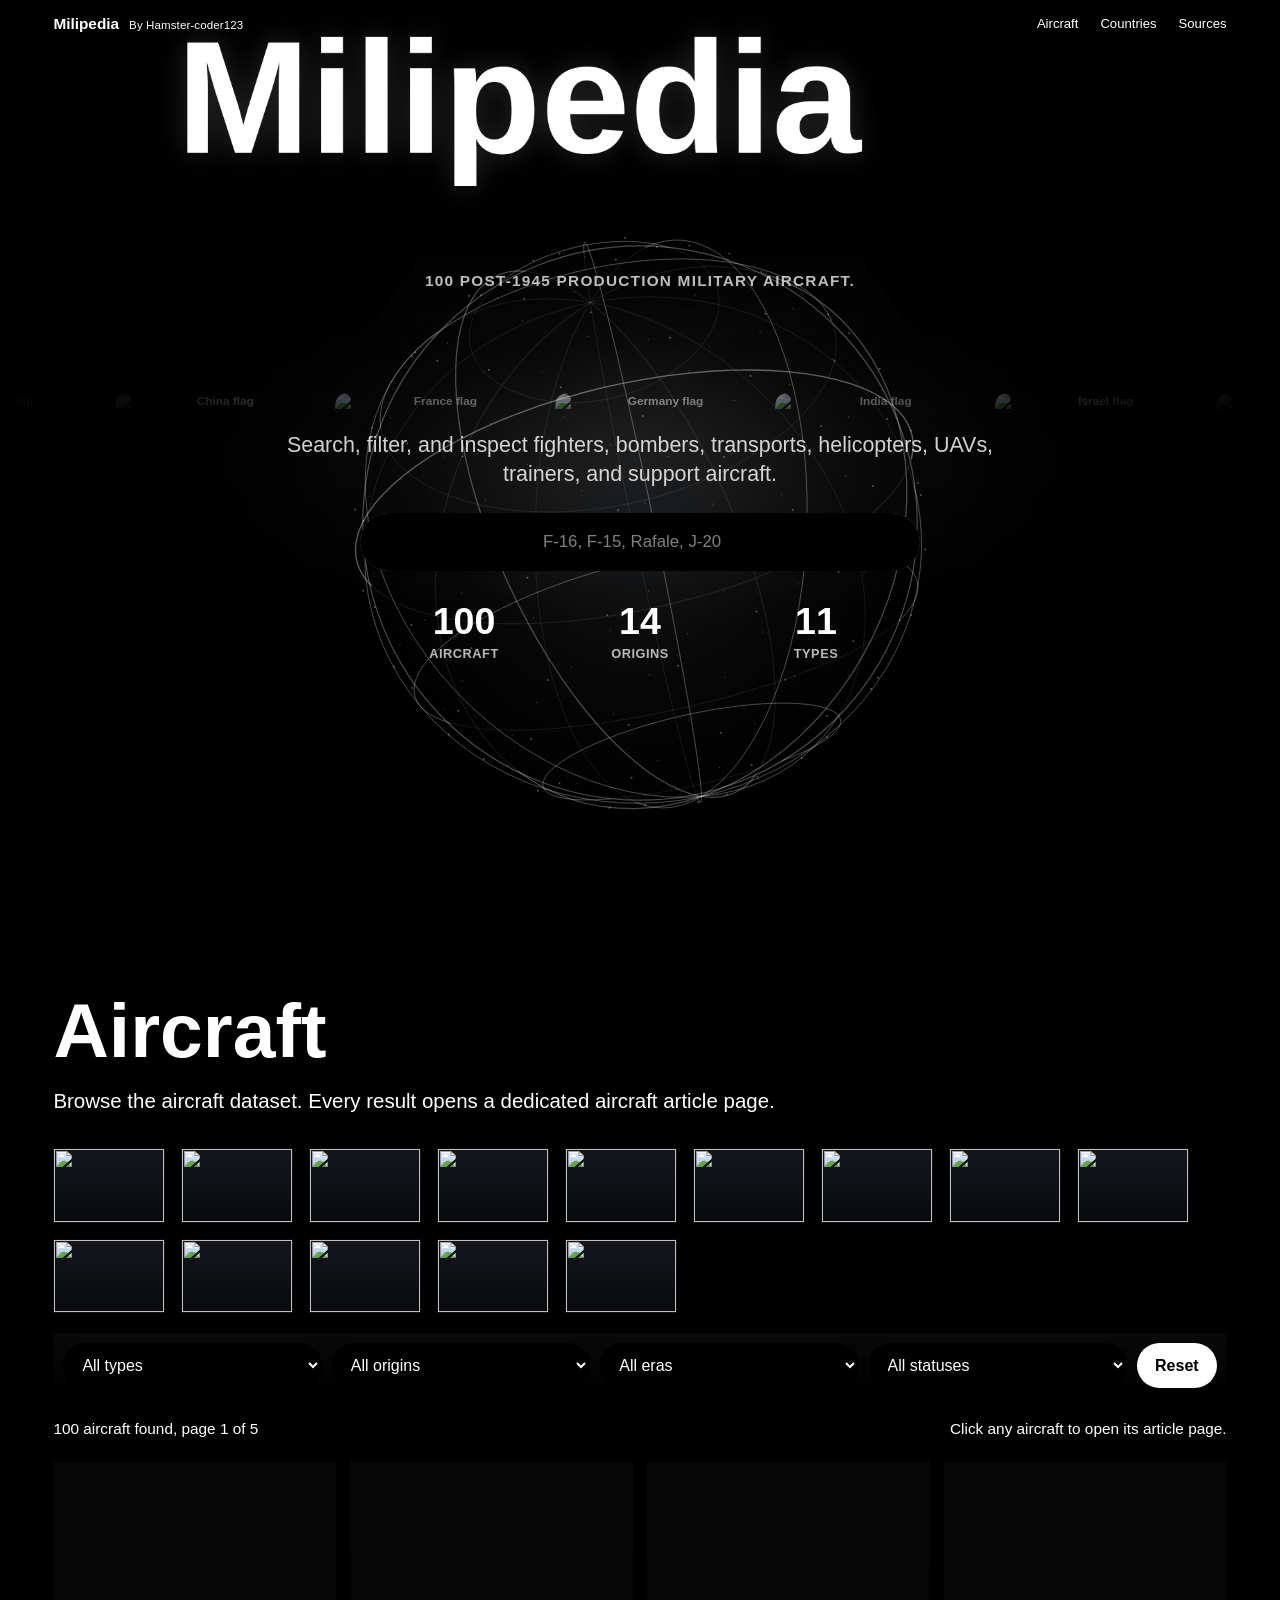
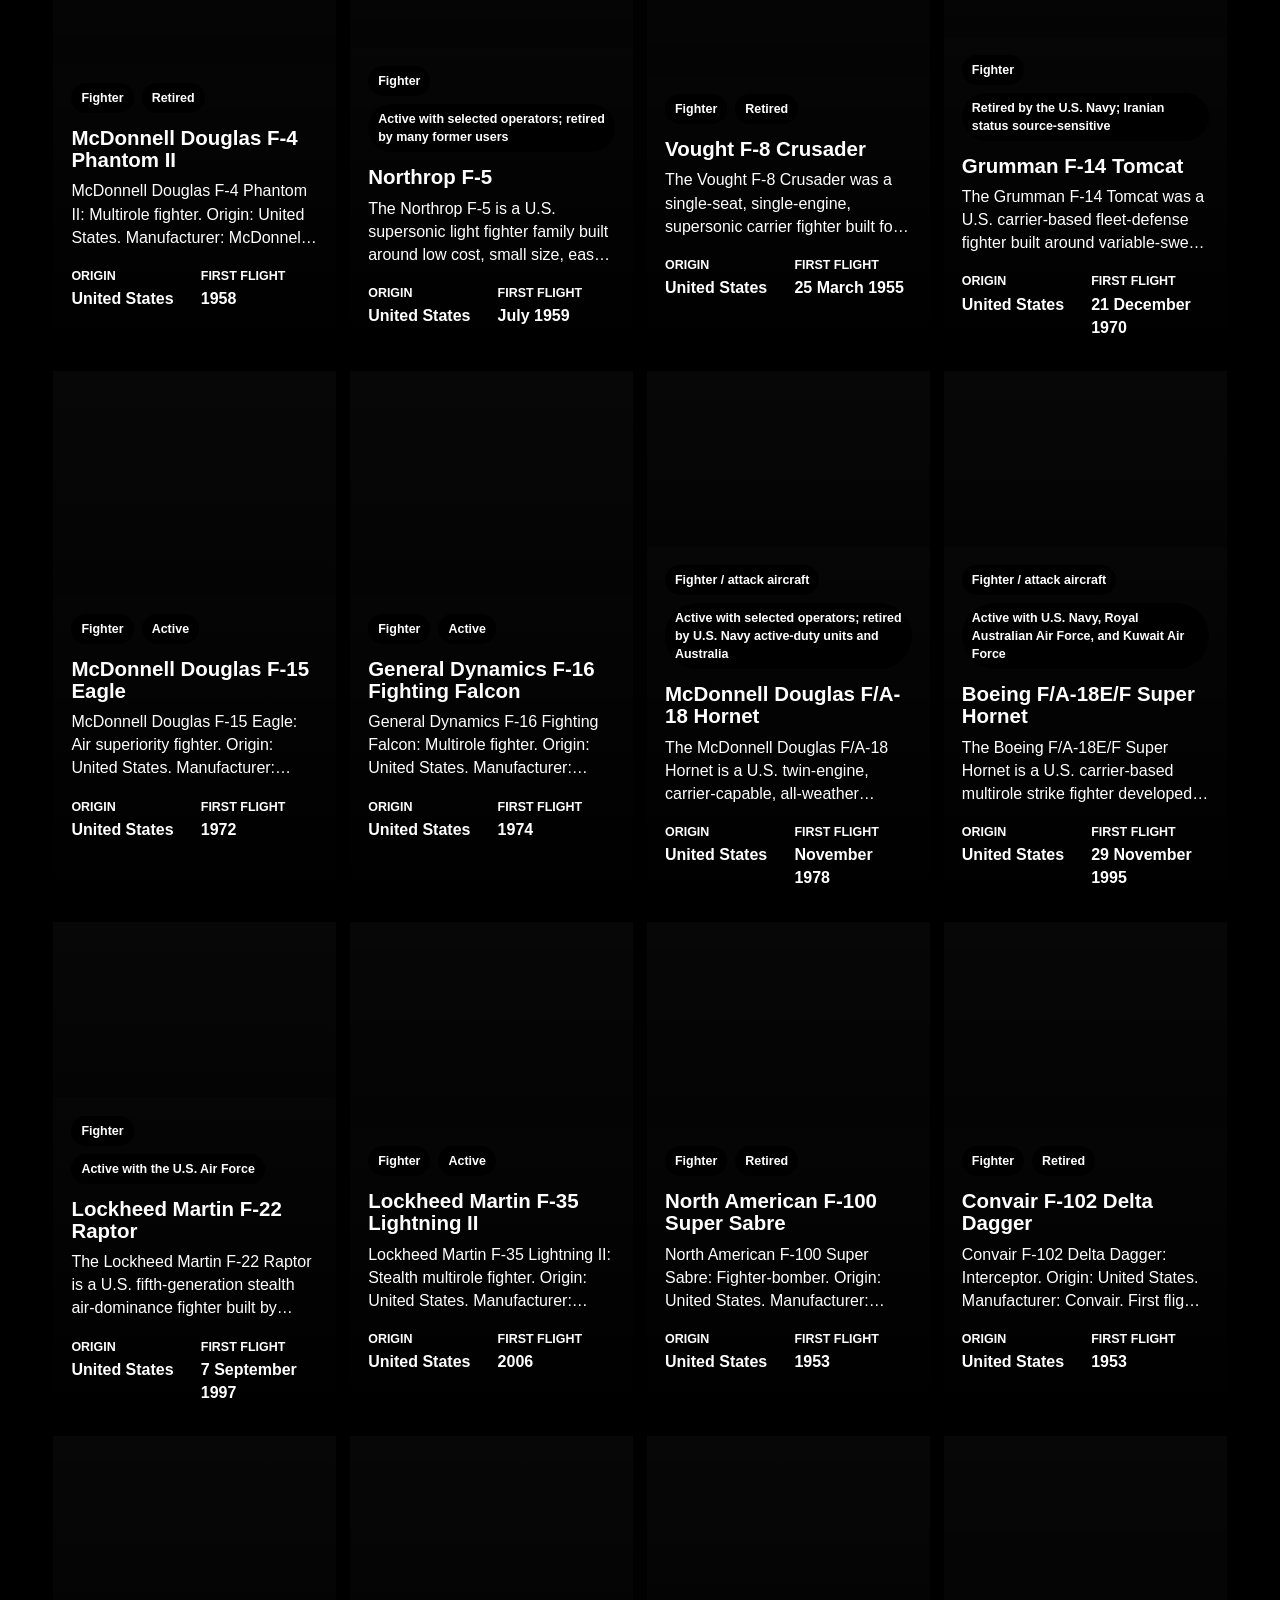
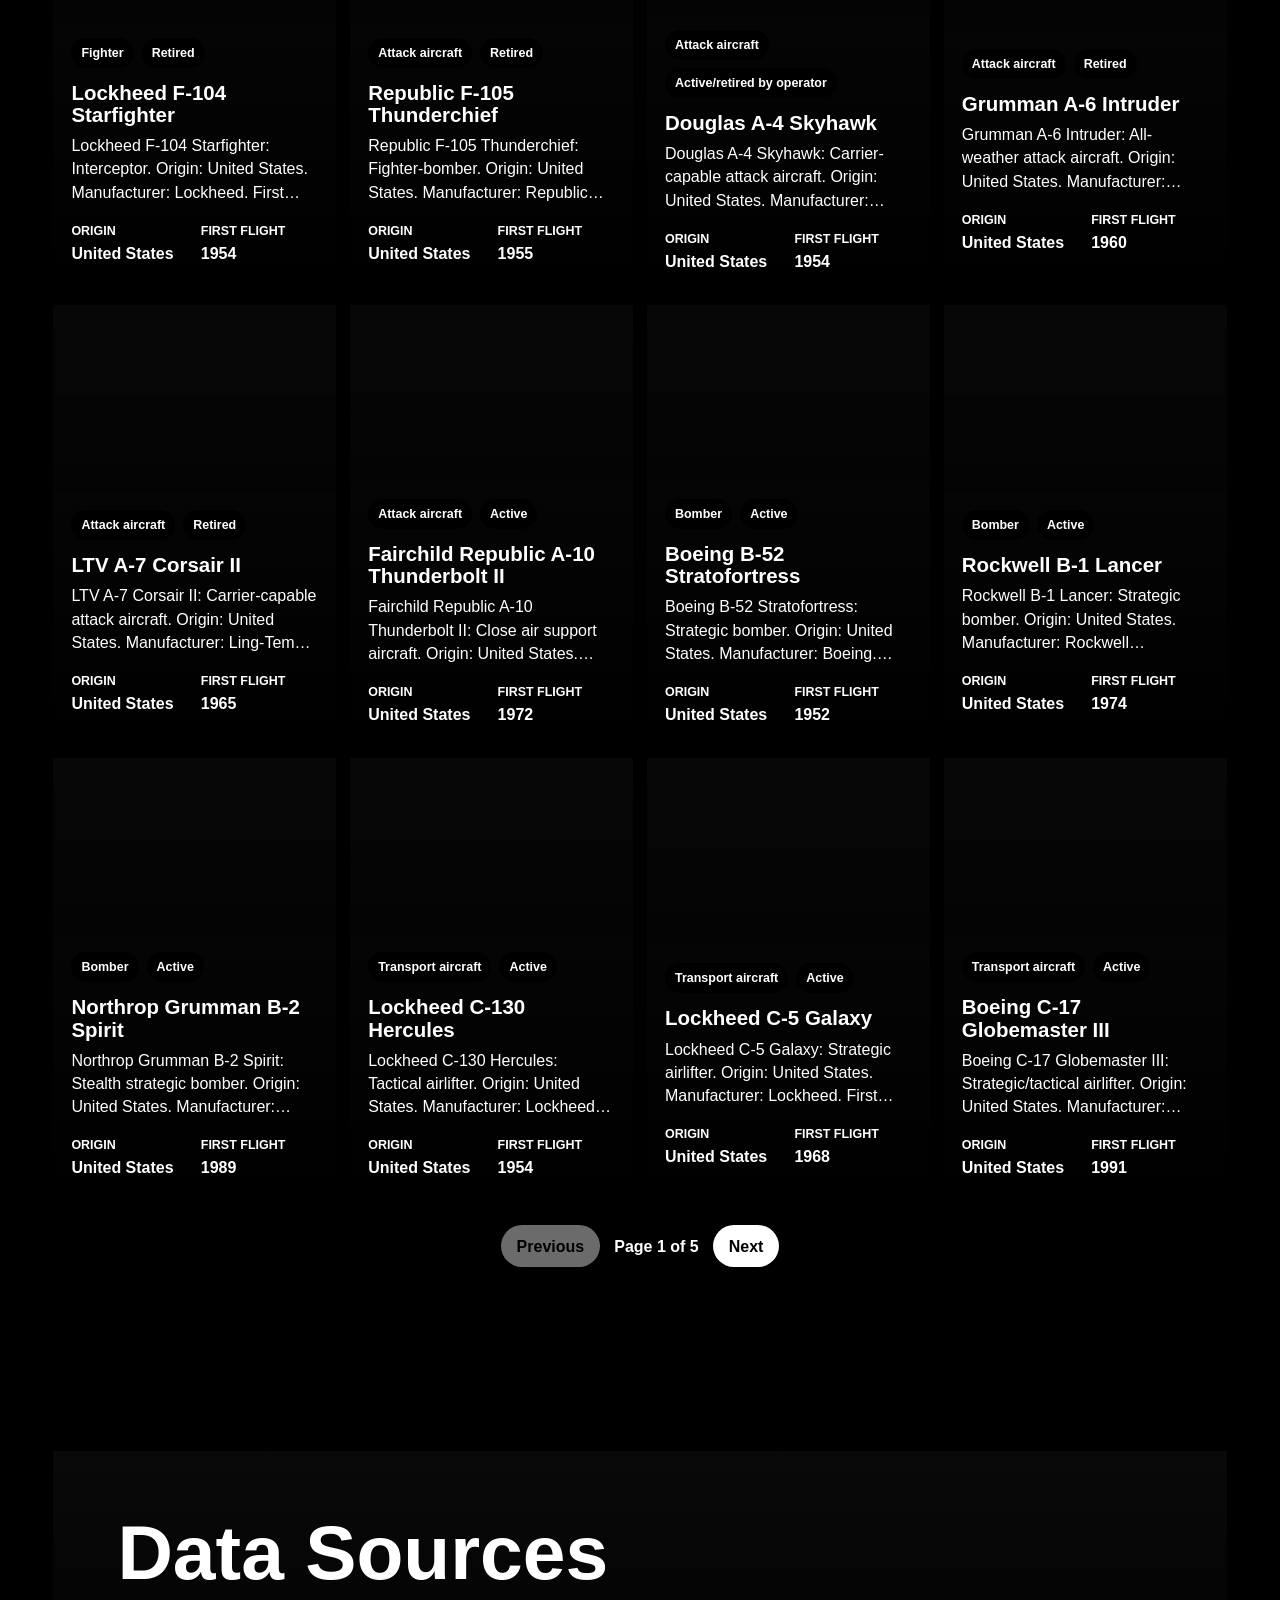
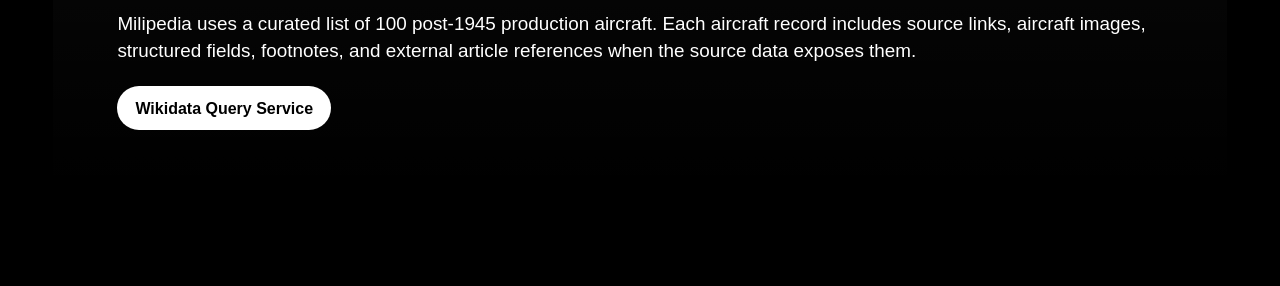
==== commit 5811c43d: "Add Pakistan country page" ====
--- a/index.html
+++ b/index.html
@@ -37,6 +37,7 @@
         </div>
         <div class="nav-links">
           <a href="index.html#database">Aircraft</a>
+          <a href="country-pakistan.html">Countries</a>
           <a href="index.html#sources">Sources</a>
         </div>
       </div>
--- a/styles.css
+++ b/styles.css
@@ -1620,6 +1620,270 @@
   backface-visibility: hidden;
 }
 
+/* Country profile pages */
+.country-page {
+  background:
+    linear-gradient(180deg, rgba(255, 255, 255, 0.035), transparent 18rem),
+    #000;
+}
+
+.country-hero {
+  position: relative;
+  display: grid;
+  min-height: calc(100svh - 48px);
+  overflow: hidden;
+  padding: clamp(64px, 10vw, 128px) 16px clamp(58px, 8vw, 112px);
+  place-items: center;
+  isolation: isolate;
+}
+
+.country-hero::after {
+  position: absolute;
+  inset: auto 0 0;
+  z-index: -1;
+  height: 45%;
+  background: linear-gradient(180deg, transparent, #000 78%);
+  content: "";
+}
+
+.country-hero__media {
+  position: absolute;
+  inset: 0;
+  z-index: -2;
+  display: grid;
+  place-items: center;
+  opacity: 0.2;
+  filter: saturate(0.4) contrast(1.1);
+}
+
+.country-hero__media img {
+  width: min(1120px, 150vw);
+  aspect-ratio: 3 / 2;
+  object-fit: cover;
+  transform: rotate(-10deg) scale(1.05);
+}
+
+.country-hero__content {
+  width: min(1180px, 100%);
+}
+
+.country-kicker {
+  margin: 0 0 16px;
+  color: rgba(255, 255, 255, 0.68);
+  font-size: 0.9rem;
+  font-weight: 700;
+  letter-spacing: 0.08em;
+  text-transform: uppercase;
+}
+
+.country-hero h1 {
+  display: flex;
+  align-items: center;
+  gap: clamp(14px, 2vw, 24px);
+  max-width: 1040px;
+  font-size: clamp(3rem, 10vw, 7.4rem);
+  line-height: 0.92;
+}
+
+.country-title-flag {
+  flex: 0 0 auto;
+  width: clamp(72px, 10vw, 132px);
+  aspect-ratio: 3 / 2;
+  object-fit: cover;
+  border: 1px solid rgba(255, 255, 255, 0.26);
+  box-shadow: 0 28px 80px rgba(0, 0, 0, 0.46);
+}
+
+.country-hero__content > p:not(.country-kicker) {
+  max-width: 930px;
+  margin: 28px 0 0;
+  color: rgba(255, 255, 255, 0.82);
+  font-size: clamp(1.1rem, 2vw, 1.55rem);
+  font-weight: 560;
+  line-height: 1.22;
+}
+
+.country-stat-grid {
+  display: grid;
+  grid-template-columns: repeat(4, minmax(0, 1fr));
+  gap: 1px;
+  width: min(980px, 100%);
+  margin-top: 38px;
+  background: rgba(255, 255, 255, 0.12);
+}
+
+.country-stat-grid div {
+  min-height: 128px;
+  padding: 18px;
+  background: #000;
+}
+
+.country-stat-grid strong {
+  display: block;
+  font-size: clamp(2.1rem, 4vw, 4.2rem);
+  line-height: 0.9;
+}
+
+.country-stat-grid span {
+  display: block;
+  margin-top: 12px;
+  color: rgba(255, 255, 255, 0.68);
+  font-size: 0.9rem;
+  line-height: 1.35;
+}
+
+.country-layout {
+  display: grid;
+  grid-template-columns: 230px minmax(0, 1fr);
+  gap: clamp(28px, 5vw, 72px);
+  width: min(1320px, calc(100% - 32px));
+  margin: 0 auto;
+  padding: 64px 0 110px;
+}
+
+.country-toc {
+  position: sticky;
+  top: 72px;
+  display: grid;
+  align-self: start;
+  gap: 2px;
+  max-height: calc(100svh - 96px);
+  overflow: auto;
+  padding-right: 8px;
+}
+
+.country-toc a {
+  padding: 9px 0;
+  color: rgba(255, 255, 255, 0.58);
+  border-bottom: 1px solid rgba(255, 255, 255, 0.08);
+  font-size: 0.82rem;
+  font-weight: 650;
+  text-decoration: none;
+}
+
+.country-toc a:hover {
+  color: #fff;
+}
+
+.country-article {
+  min-width: 0;
+}
+
+.country-article section {
+  padding: 34px 0 48px;
+  border-top: 1px solid rgba(255, 255, 255, 0.14);
+}
+
+.country-article h2 {
+  max-width: 980px;
+  font-size: clamp(2rem, 5vw, 4.6rem);
+  line-height: 0.98;
+}
+
+.country-article h3 {
+  margin: 30px 0 10px;
+  color: #fff;
+  font-size: clamp(1.16rem, 2vw, 1.5rem);
+  line-height: 1.1;
+}
+
+.country-article p,
+.country-article li {
+  max-width: 980px;
+  color: rgba(255, 255, 255, 0.78);
+  font-size: 1rem;
+  line-height: 1.72;
+}
+
+.country-article p {
+  margin: 18px 0 0;
+}
+
+.country-article a {
+  color: #fff;
+  text-decoration-thickness: 1px;
+  text-underline-offset: 3px;
+}
+
+.country-article sup {
+  font-size: 0.72em;
+  line-height: 0;
+}
+
+.country-card-grid {
+  display: grid;
+  grid-template-columns: repeat(2, minmax(0, 1fr));
+  gap: 1px;
+  margin-top: 24px;
+  background: rgba(255, 255, 255, 0.12);
+}
+
+.country-card-grid article {
+  padding: 22px;
+  background: #000;
+}
+
+.country-card-grid h3 {
+  margin-top: 0;
+}
+
+.country-list {
+  margin: 18px 0 0;
+  padding-left: 1.2rem;
+}
+
+.country-list li + li {
+  margin-top: 8px;
+}
+
+.table-wrap {
+  width: 100%;
+  margin-top: 24px;
+  overflow-x: auto;
+  border: 1px solid rgba(255, 255, 255, 0.12);
+}
+
+.country-article table {
+  width: 100%;
+  min-width: 760px;
+  border-collapse: collapse;
+  background: #000;
+}
+
+.country-article th,
+.country-article td {
+  padding: 13px 14px;
+  border-bottom: 1px solid rgba(255, 255, 255, 0.11);
+  border-right: 1px solid rgba(255, 255, 255, 0.08);
+  text-align: left;
+  vertical-align: top;
+}
+
+.country-article th {
+  color: #fff;
+  background: rgba(255, 255, 255, 0.06);
+  font-size: 0.78rem;
+  letter-spacing: 0.06em;
+  text-transform: uppercase;
+}
+
+.country-article td {
+  color: rgba(255, 255, 255, 0.76);
+  font-size: 0.92rem;
+  line-height: 1.48;
+}
+
+.country-sources ol {
+  max-width: 980px;
+  margin: 20px 0 0;
+  padding-left: 1.2rem;
+}
+
+.country-sources li {
+  margin-bottom: 12px;
+  font-size: 0.94rem;
+}
+
 @keyframes flagMarquee {
   from {
     transform: translate3d(0, 0, 0);
@@ -2006,6 +2270,41 @@
     width: clamp(90px, 28vw, 124px);
   }
 
+  .country-hero {
+    min-height: auto;
+    padding-top: 58px;
+  }
+
+  .country-hero h1 {
+    display: block;
+    font-size: clamp(2.7rem, 14vw, 4.6rem);
+  }
+
+  .country-title-flag {
+    display: block;
+    margin-bottom: 18px;
+  }
+
+  .country-stat-grid {
+    grid-template-columns: repeat(2, minmax(0, 1fr));
+  }
+
+  .country-layout {
+    grid-template-columns: 1fr;
+    padding-top: 36px;
+  }
+
+  .country-toc {
+    position: static;
+    grid-template-columns: repeat(2, minmax(0, 1fr));
+    max-height: none;
+    padding-right: 0;
+  }
+
+  .country-card-grid {
+    grid-template-columns: 1fr;
+  }
+
   .hero {
     min-height: calc(100svh - 46px);
     padding-top: 36px;
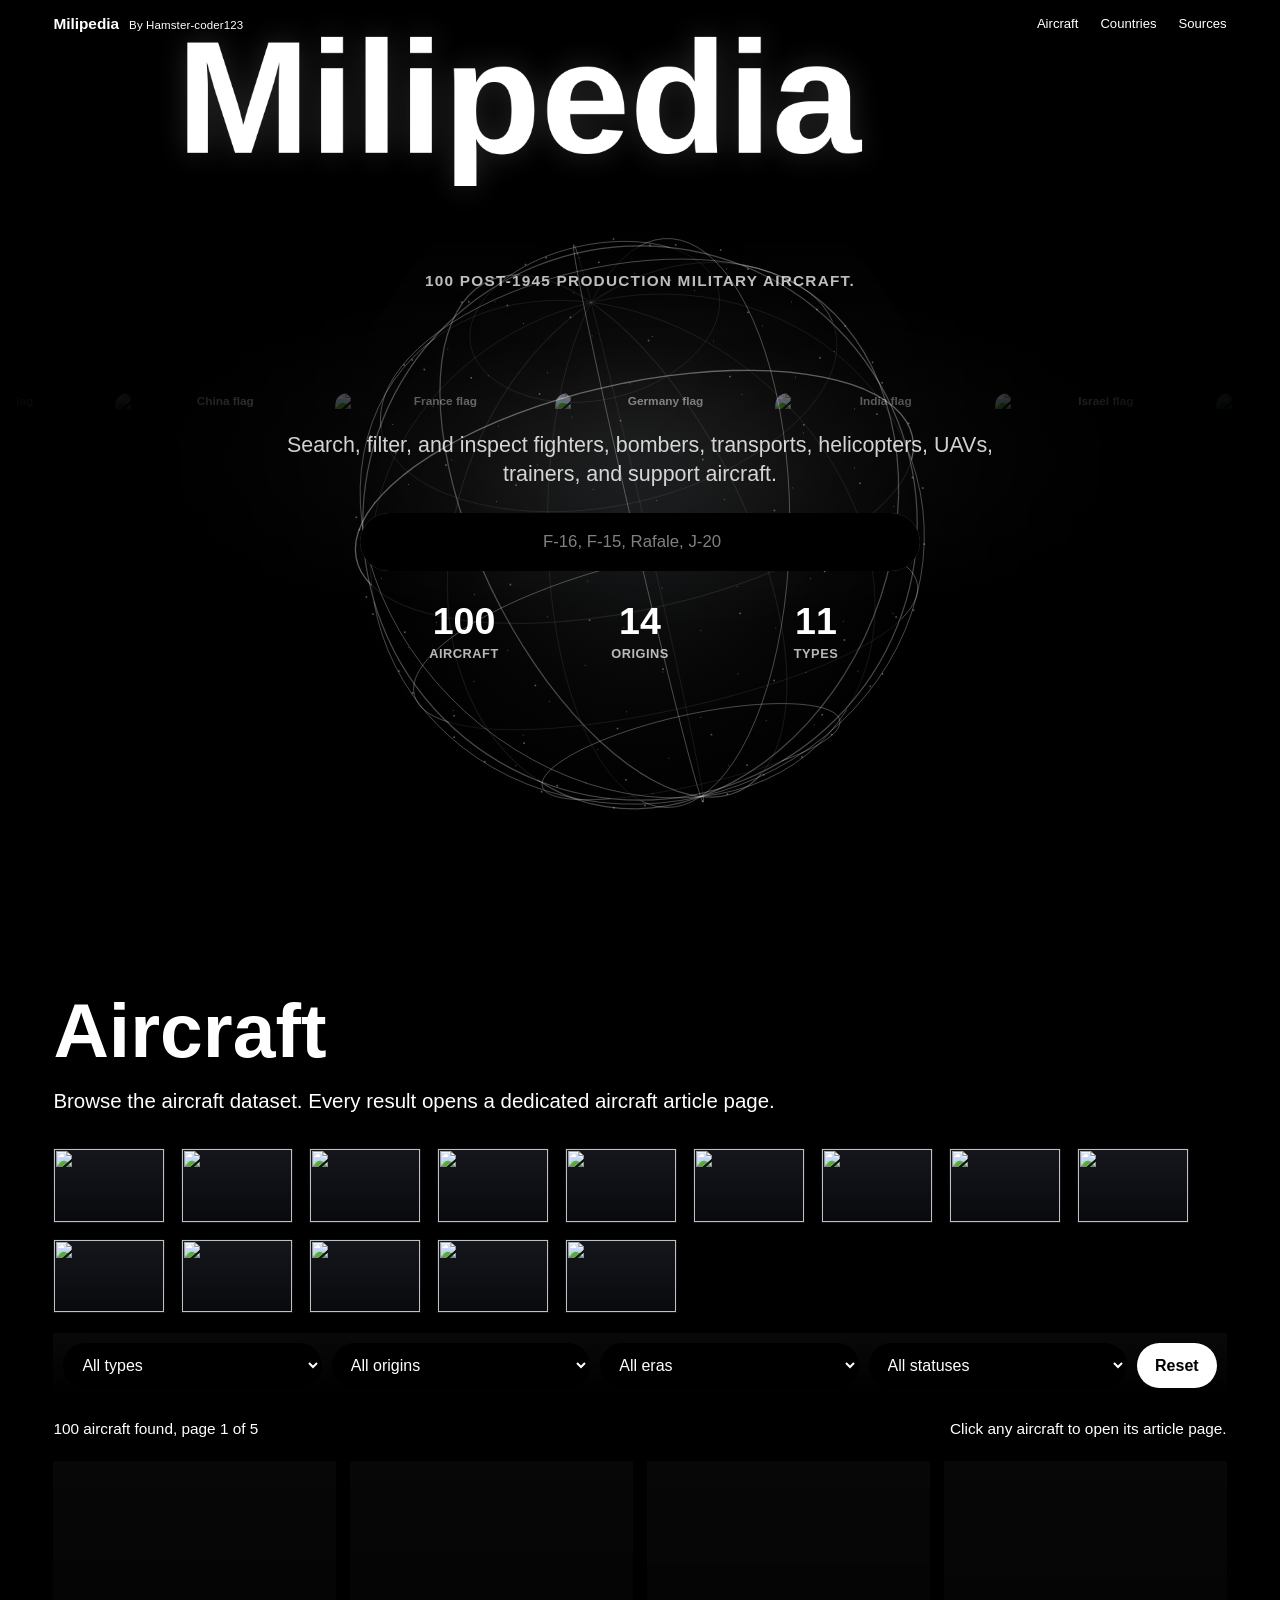
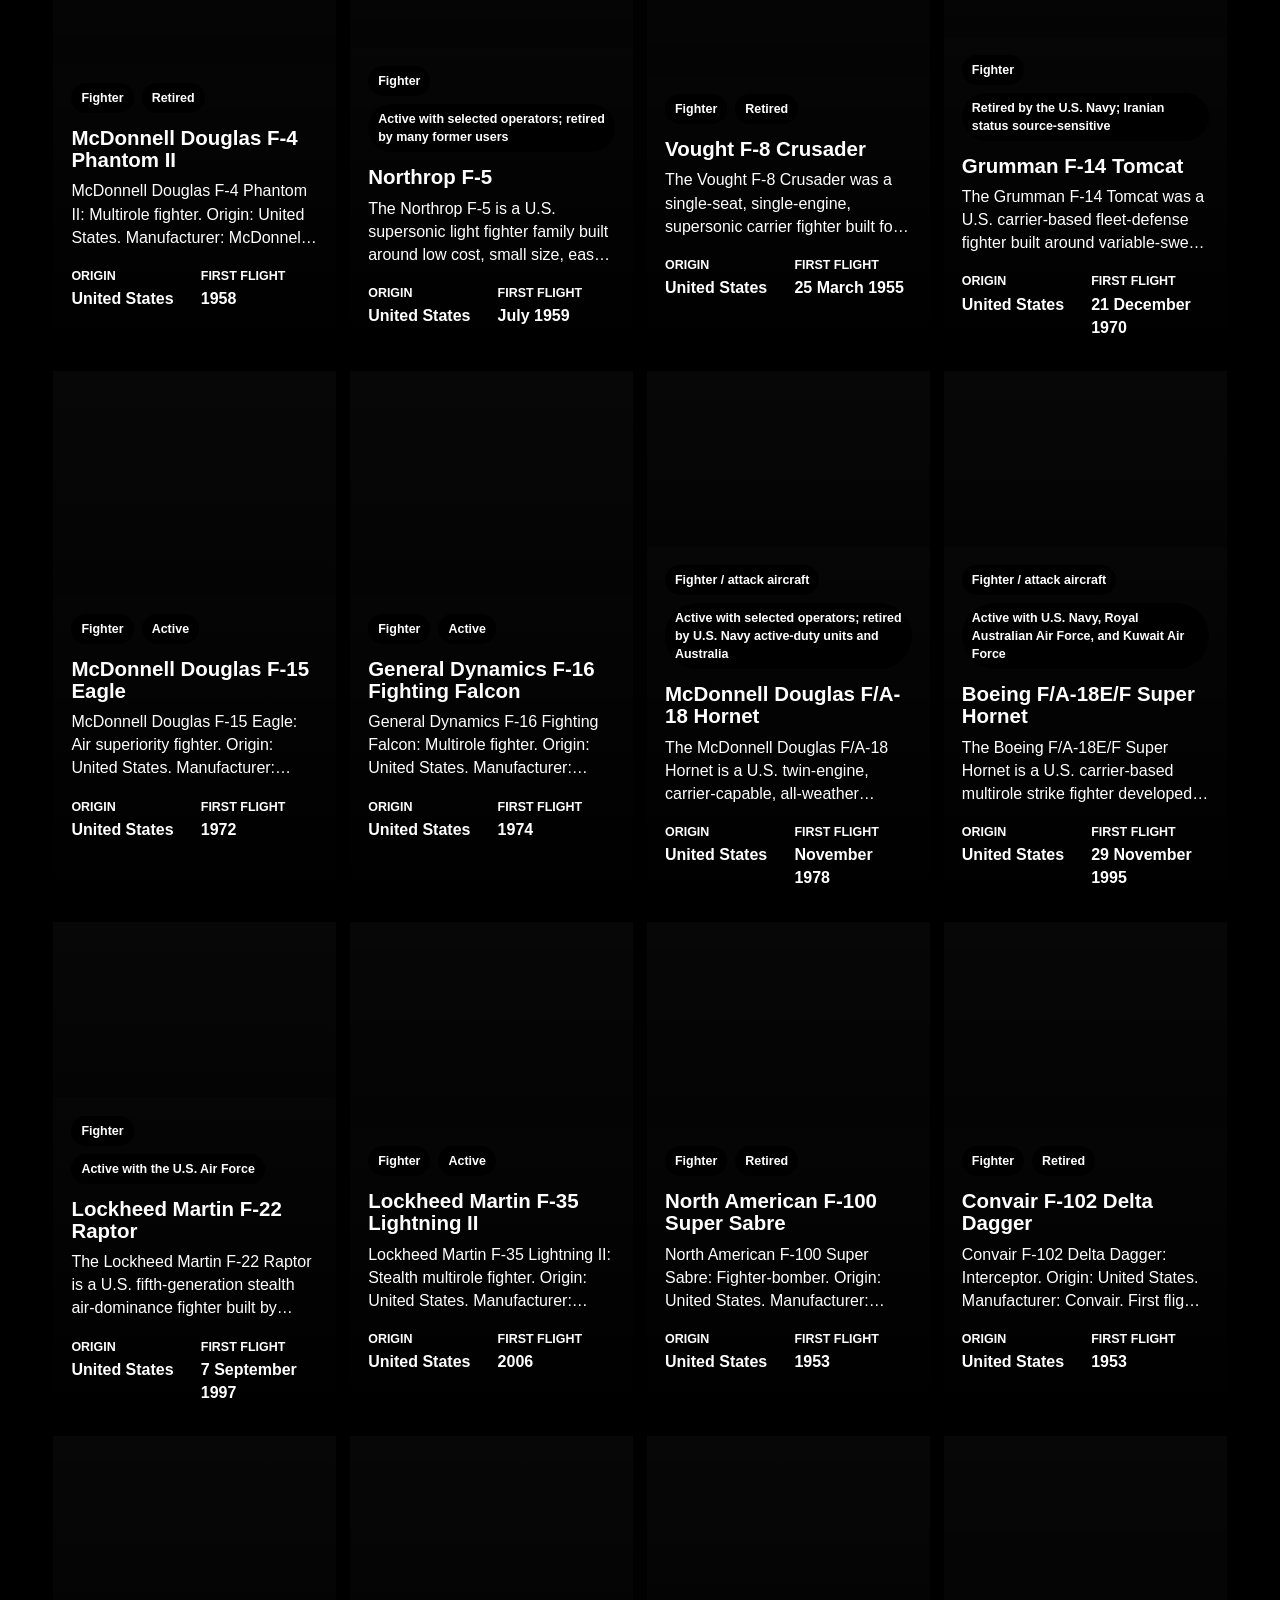
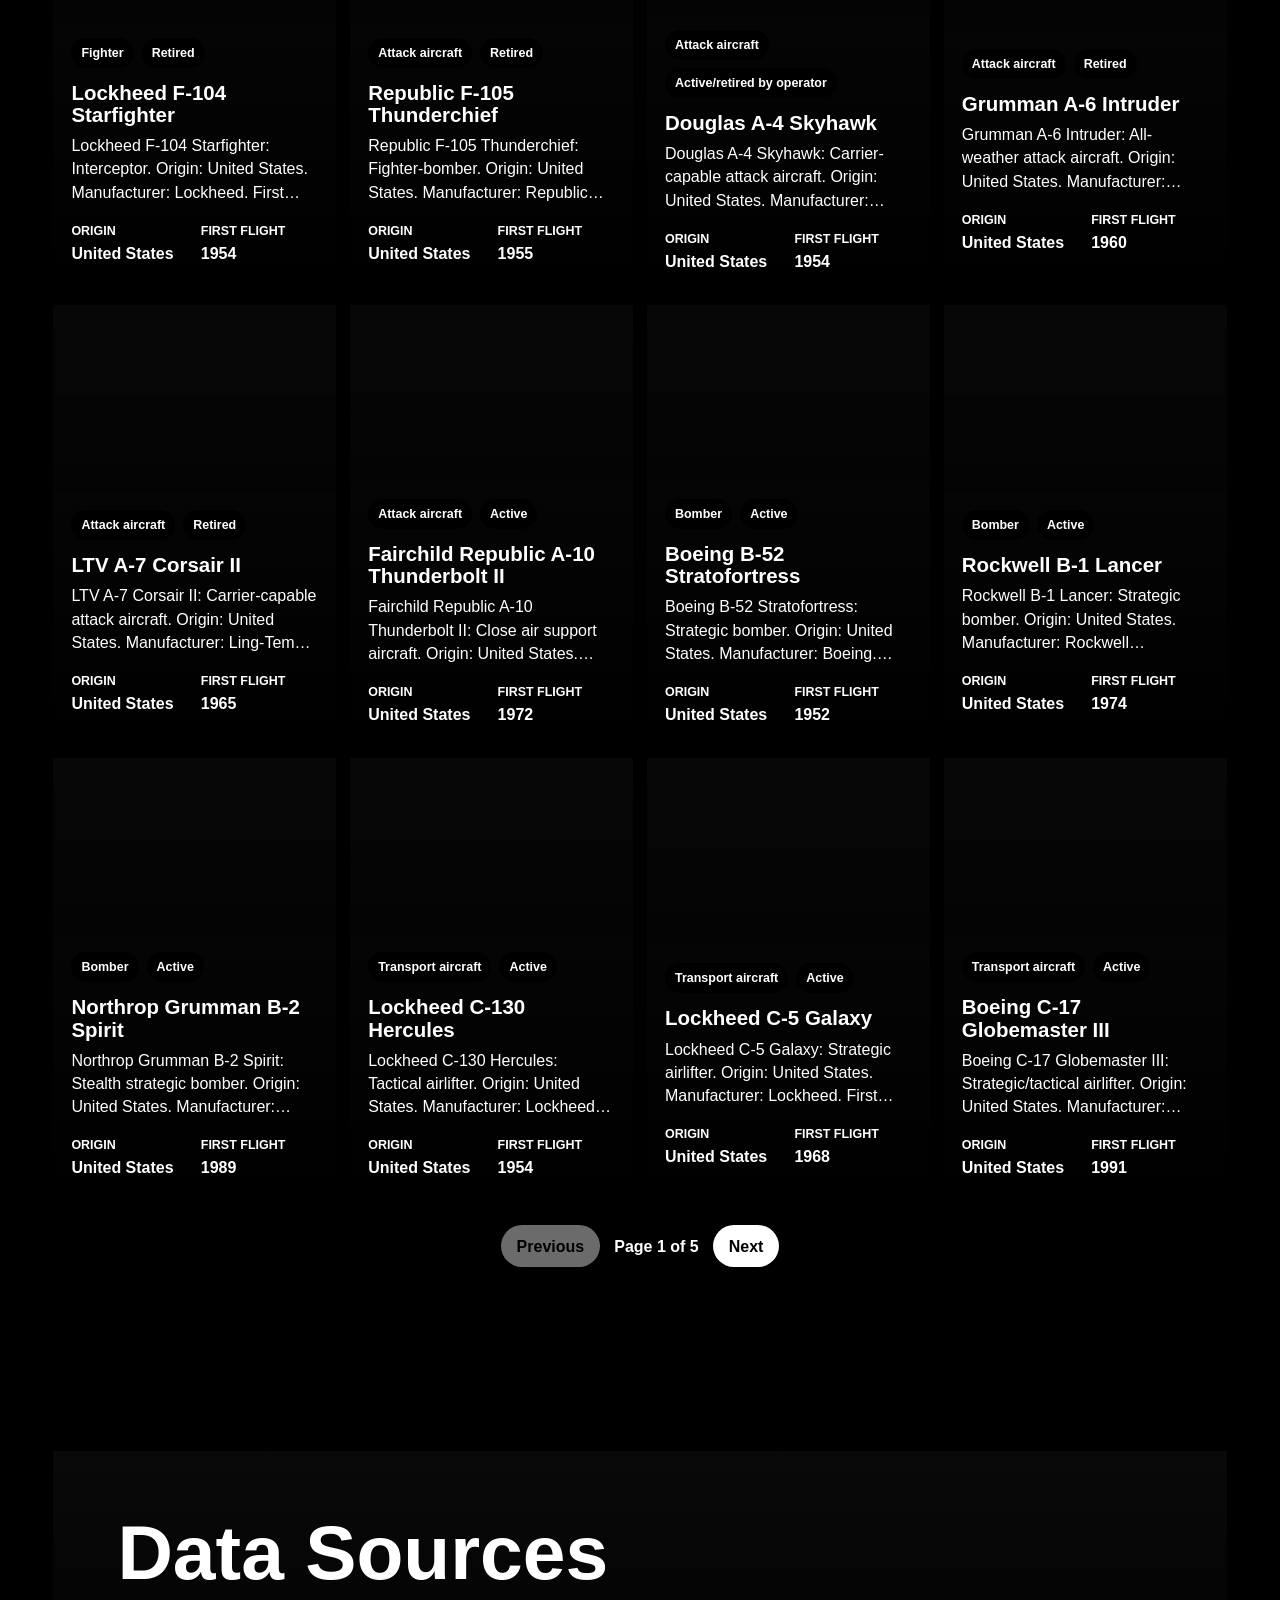
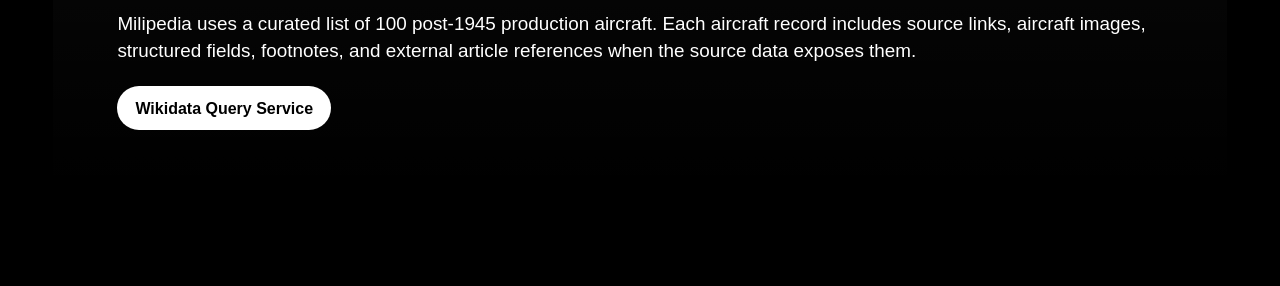
==== commit a1a2eeff: "Add country index and profile pages" ====
--- a/index.html
+++ b/index.html
@@ -37,7 +37,7 @@
         </div>
         <div class="nav-links">
           <a href="index.html#database">Aircraft</a>
-          <a href="country-pakistan.html">Countries</a>
+          <a href="countries.html">Countries</a>
           <a href="index.html#sources">Sources</a>
         </div>
       </div>
--- a/styles.css
+++ b/styles.css
@@ -1884,6 +1884,106 @@
   font-size: 0.94rem;
 }
 
+.country-index-page {
+  min-height: 100vh;
+  background: #000;
+}
+
+.country-index-hero,
+.country-index-section {
+  width: min(1320px, calc(100% - 32px));
+  margin: 0 auto;
+}
+
+.country-index-hero {
+  padding: clamp(72px, 11vw, 150px) 0 42px;
+}
+
+.country-index-hero h1 {
+  font-size: clamp(4rem, 14vw, 10rem);
+}
+
+.country-index-hero p:not(.country-kicker) {
+  max-width: 920px;
+  margin: 24px 0 0;
+  color: rgba(255, 255, 255, 0.78);
+  font-size: clamp(1.08rem, 2vw, 1.45rem);
+  font-weight: 560;
+  line-height: 1.28;
+}
+
+.country-index-section {
+  padding: 28px 0 110px;
+}
+
+.country-index-grid {
+  display: grid;
+  grid-template-columns: repeat(3, minmax(0, 1fr));
+  gap: 1px;
+  background: rgba(255, 255, 255, 0.12);
+}
+
+.country-index-card {
+  display: grid;
+  min-height: 360px;
+  padding: 18px;
+  color: #fff;
+  background: #000;
+  text-decoration: none;
+  transition: background 180ms ease, transform 180ms ease;
+}
+
+.country-index-card:hover {
+  background: #070707;
+  transform: translateY(-2px);
+}
+
+.country-index-card img {
+  width: 100%;
+  aspect-ratio: 3 / 2;
+  object-fit: cover;
+  margin-bottom: 18px;
+  filter: saturate(0.78) contrast(1.08);
+}
+
+.country-index-card span {
+  color: rgba(255, 255, 255, 0.62);
+  font-size: 0.78rem;
+  font-weight: 700;
+  letter-spacing: 0.06em;
+  text-transform: uppercase;
+}
+
+.country-index-card strong {
+  display: block;
+  margin-top: 8px;
+  font-size: clamp(1.7rem, 3vw, 3rem);
+  line-height: 0.95;
+}
+
+.country-index-card p {
+  margin: 16px 0 0;
+  color: rgba(255, 255, 255, 0.7);
+  font-size: 0.95rem;
+  line-height: 1.48;
+}
+
+@media (max-width: 980px) {
+  .country-index-grid {
+    grid-template-columns: repeat(2, minmax(0, 1fr));
+  }
+}
+
+@media (max-width: 640px) {
+  .country-index-grid {
+    grid-template-columns: 1fr;
+  }
+
+  .country-index-card {
+    min-height: auto;
+  }
+}
+
 @keyframes flagMarquee {
   from {
     transform: translate3d(0, 0, 0);
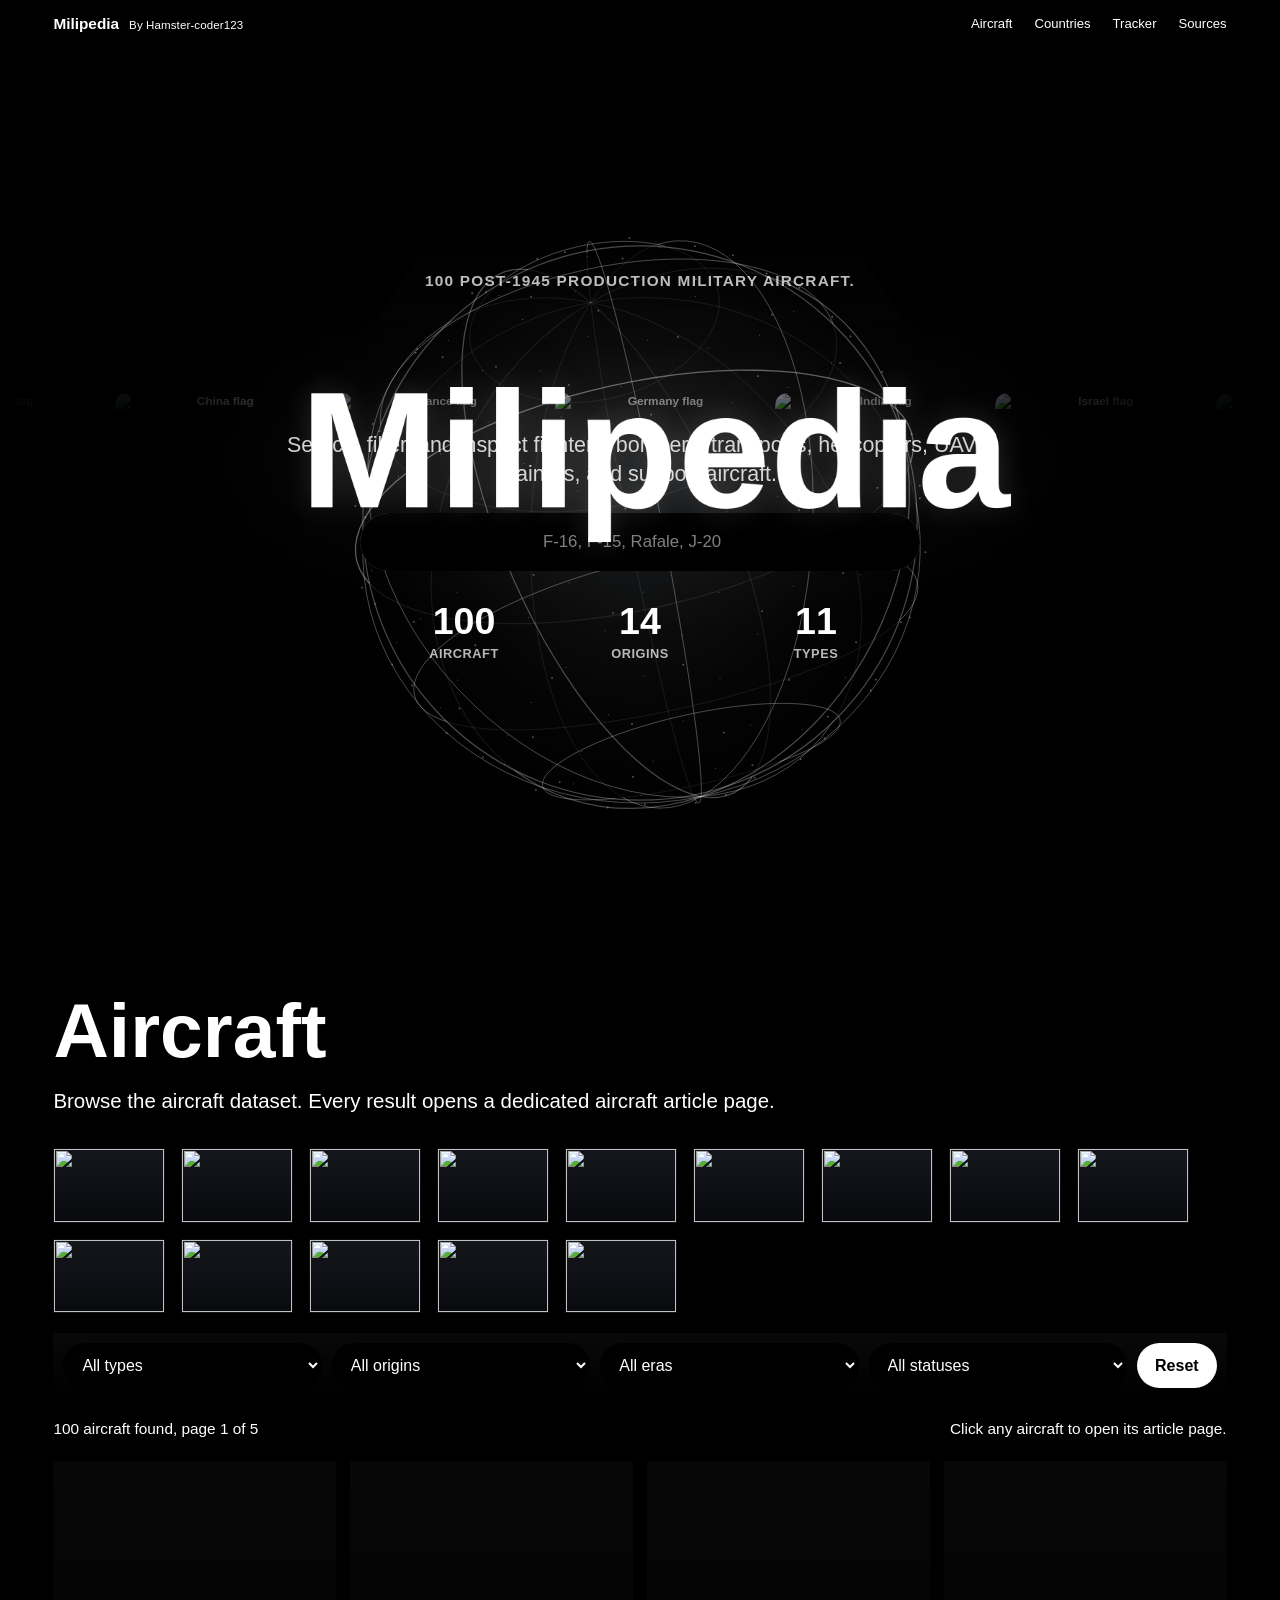
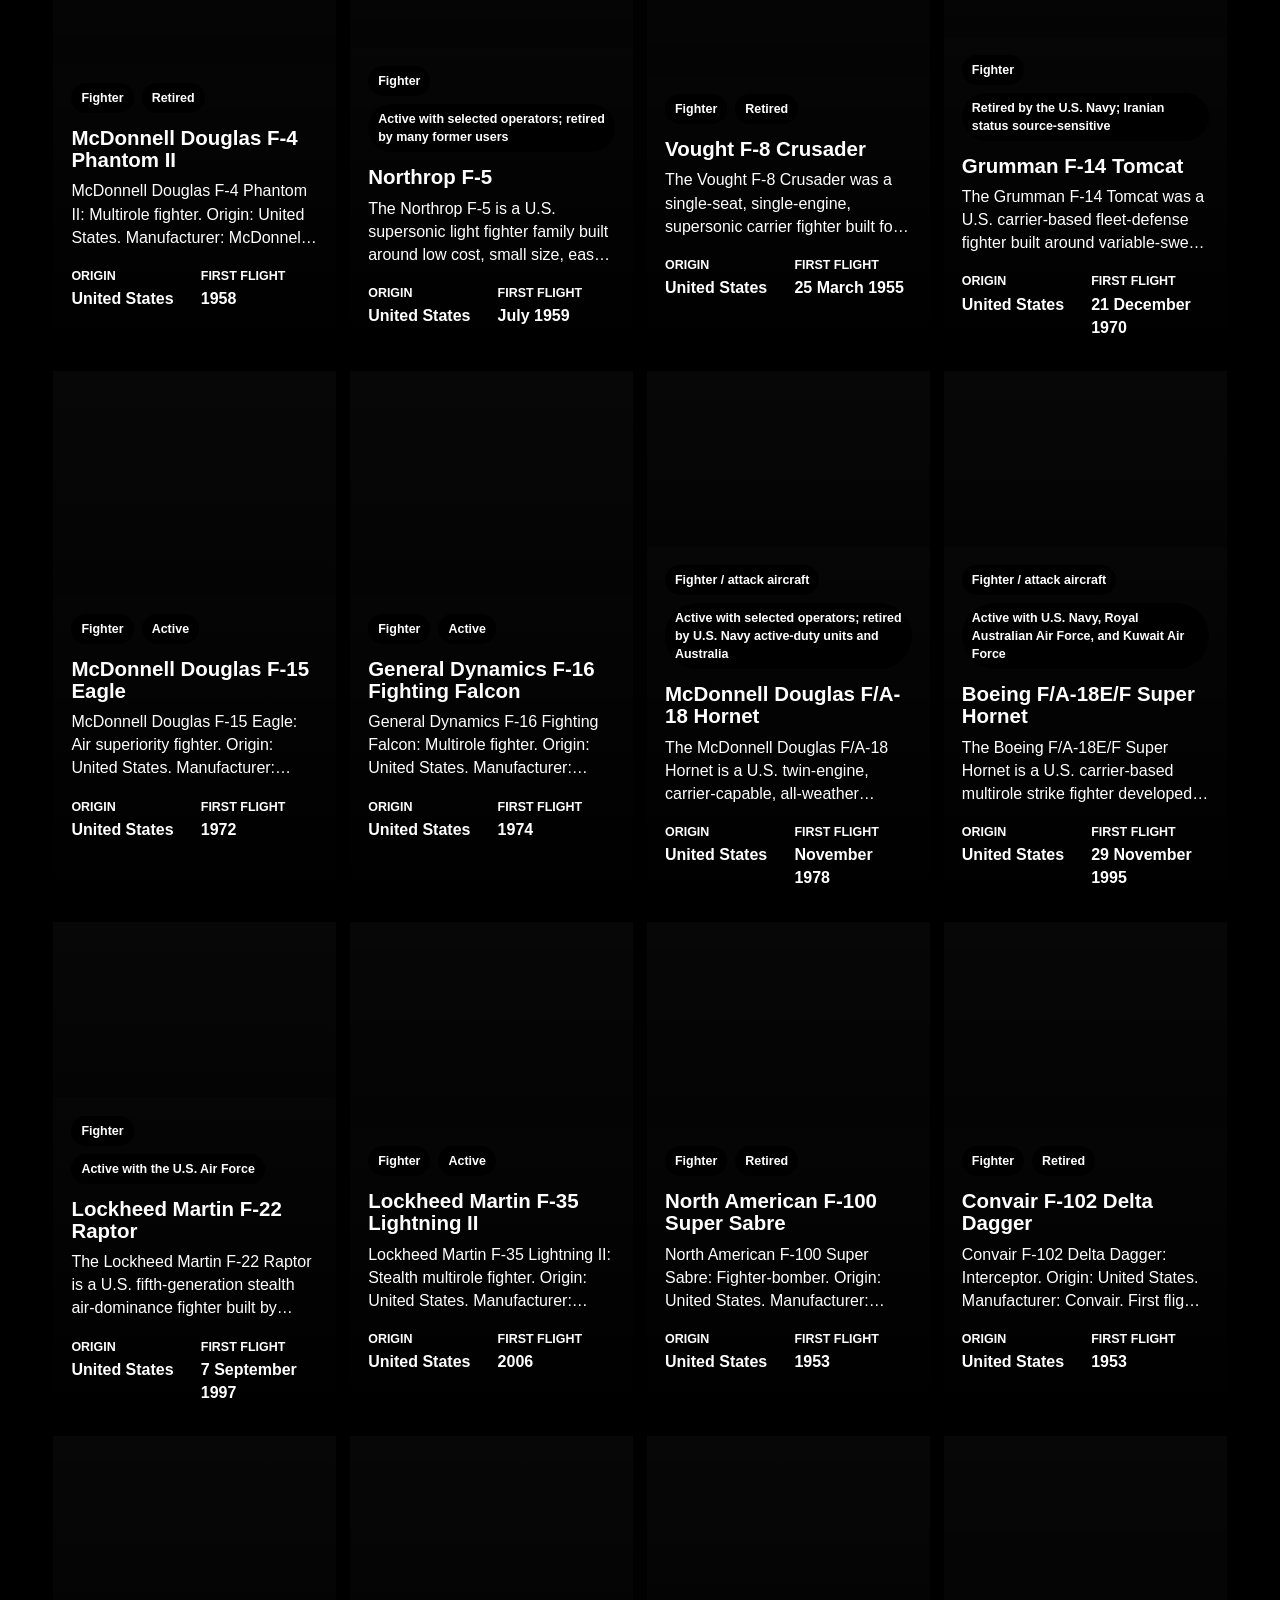
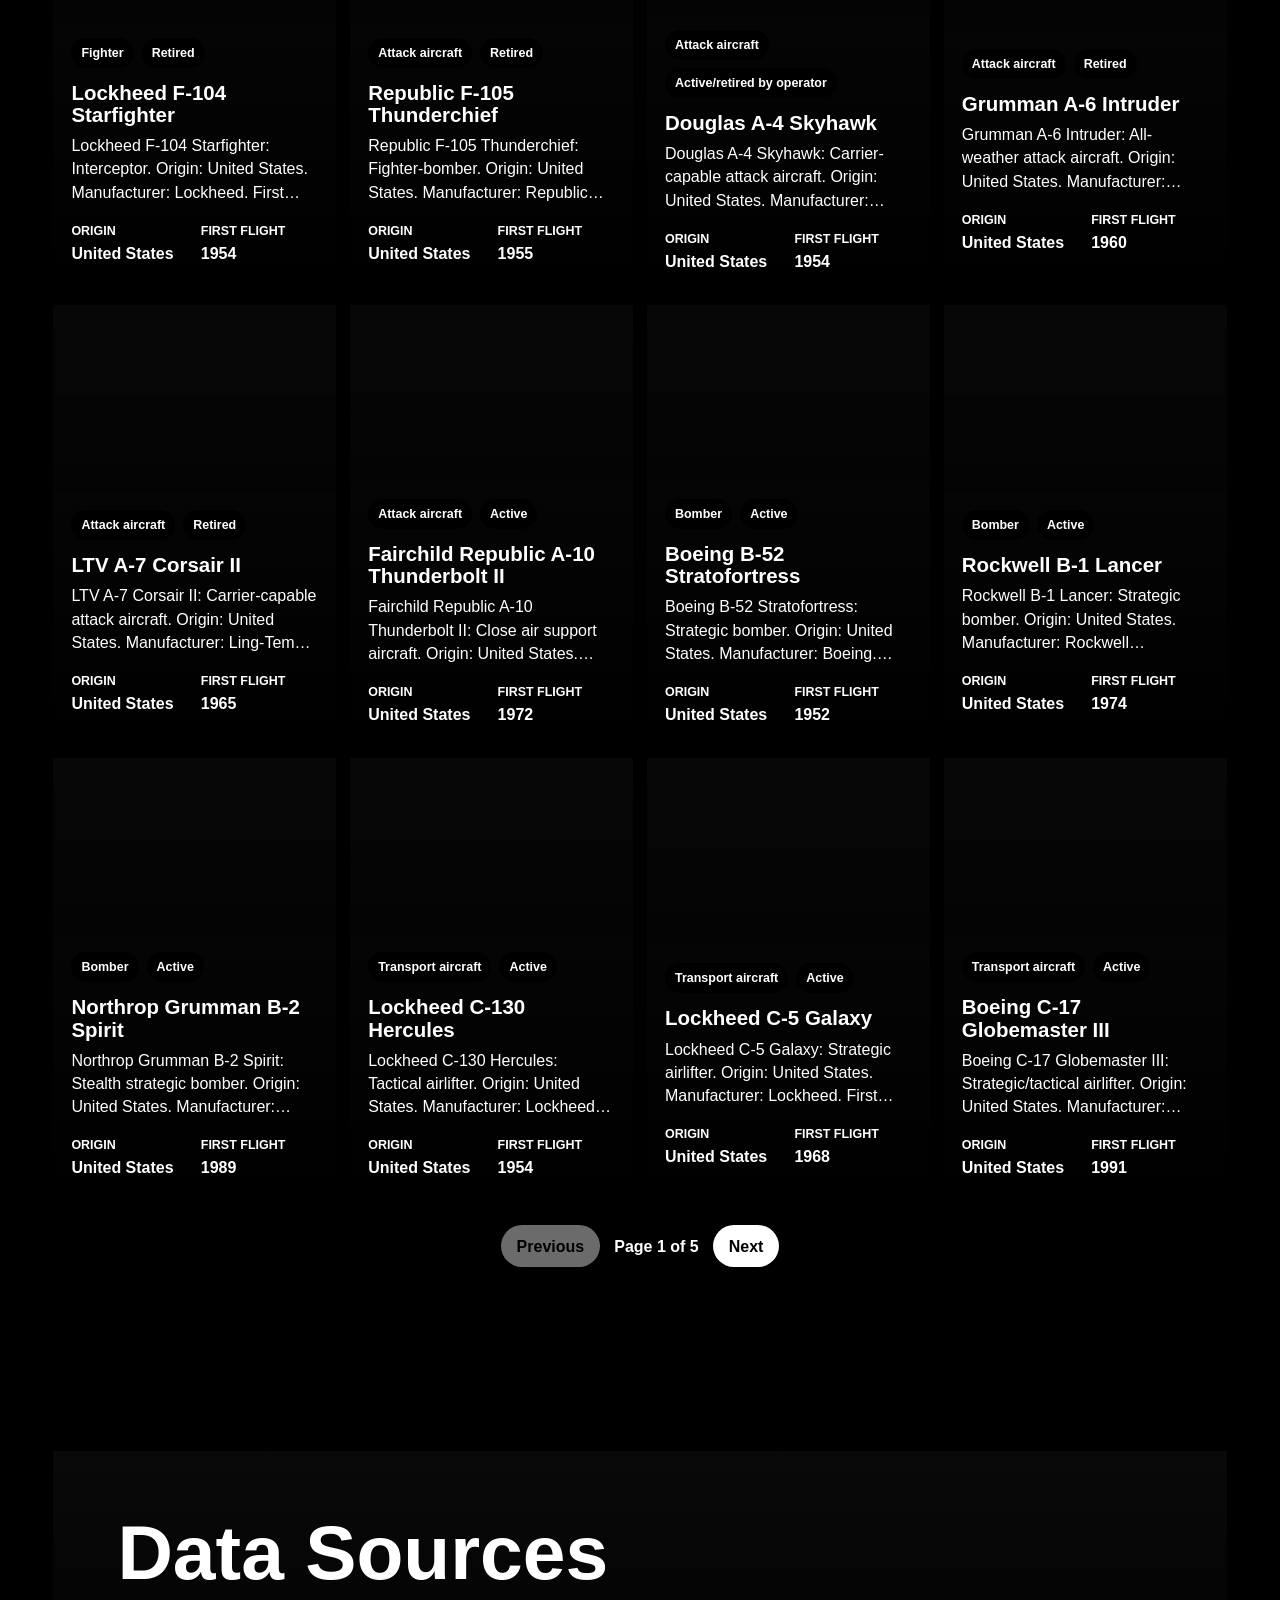
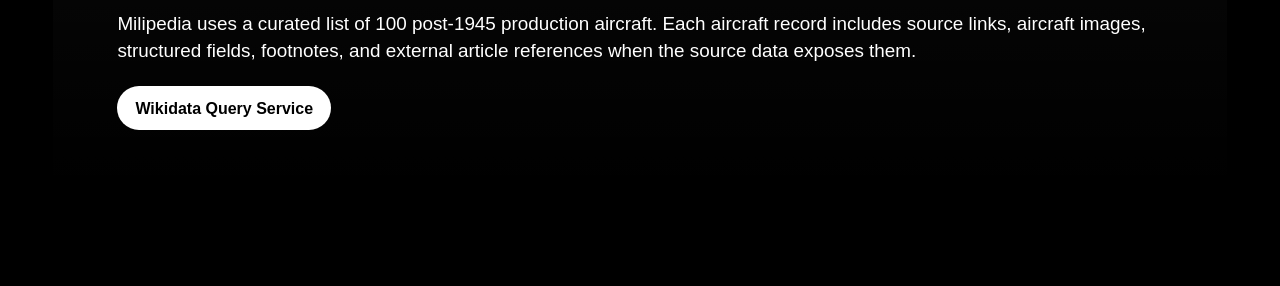
==== commit 8249d979: "Add live military aircraft tracker" ====
--- a/index.html
+++ b/index.html
@@ -38,6 +38,7 @@
         <div class="nav-links">
           <a href="index.html#database">Aircraft</a>
           <a href="countries.html">Countries</a>
+          <a href="tracker.html">Tracker</a>
           <a href="index.html#sources">Sources</a>
         </div>
       </div>
--- a/styles.css
+++ b/styles.css
@@ -1652,15 +1652,16 @@
   z-index: -2;
   display: grid;
   place-items: center;
-  opacity: 0.2;
-  filter: saturate(0.4) contrast(1.1);
+  overflow: hidden;
 }
 
 .country-hero__media img {
-  width: min(1120px, 150vw);
-  aspect-ratio: 3 / 2;
-  object-fit: cover;
-  transform: rotate(-10deg) scale(1.05);
+  width: min(1320px, 92vw);
+  max-width: 100%;
+  height: auto;
+  max-height: min(74vh, 820px);
+  background: transparent;
+  image-rendering: auto;
 }
 
 .country-hero__content {
@@ -1690,8 +1691,13 @@
   width: clamp(72px, 10vw, 132px);
   aspect-ratio: 3 / 2;
   object-fit: cover;
+  object-position: var(--flag-focus, center center);
   border: 1px solid rgba(255, 255, 255, 0.26);
+  background: transparent;
   box-shadow: 0 28px 80px rgba(0, 0, 0, 0.46);
+  image-rendering: auto;
+  transform: translateZ(0);
+  backface-visibility: hidden;
 }
 
 .country-hero__content > p:not(.country-kicker) {
@@ -1705,31 +1711,39 @@
 
 .country-stat-grid {
   display: grid;
-  grid-template-columns: repeat(4, minmax(0, 1fr));
+  grid-template-columns: repeat(3, minmax(0, 1fr));
   gap: 1px;
-  width: min(980px, 100%);
+  width: min(920px, 100%);
   margin-top: 38px;
   background: rgba(255, 255, 255, 0.12);
 }
 
 .country-stat-grid div {
-  min-height: 128px;
-  padding: 18px;
+  min-height: 142px;
+  padding: 20px 18px 22px;
   background: #000;
-}
-
-.country-stat-grid strong {
+  display: flex;
+  flex-direction: column;
+  justify-content: flex-start;
+  gap: 12px;
+}
+
+.country-stat-label {
   display: block;
-  font-size: clamp(2.1rem, 4vw, 4.2rem);
-  line-height: 0.9;
-}
-
-.country-stat-grid span {
+  color: rgba(255, 255, 255, 0.58);
+  font-size: 0.82rem;
+  font-weight: 700;
+  letter-spacing: 0.08em;
+  text-transform: uppercase;
+}
+
+.country-stat-value {
   display: block;
-  margin-top: 12px;
-  color: rgba(255, 255, 255, 0.68);
-  font-size: 0.9rem;
-  line-height: 1.35;
+  color: rgba(255, 255, 255, 0.92);
+  font-size: clamp(1.08rem, 1.45vw, 1.5rem);
+  font-weight: 620;
+  line-height: 1.38;
+  overflow-wrap: anywhere;
 }
 
 .country-layout {
@@ -1942,8 +1956,13 @@
   width: 100%;
   aspect-ratio: 3 / 2;
   object-fit: cover;
+  object-position: var(--flag-focus, center center);
   margin-bottom: 18px;
+  background: transparent;
   filter: saturate(0.78) contrast(1.08);
+  image-rendering: auto;
+  transform: translateZ(0);
+  backface-visibility: hidden;
 }
 
 .country-index-card span {
@@ -2389,6 +2408,10 @@
     grid-template-columns: repeat(2, minmax(0, 1fr));
   }
 
+  .country-stat-grid div {
+    min-height: 132px;
+  }
+
   .country-layout {
     grid-template-columns: 1fr;
     padding-top: 36px;
@@ -2545,3 +2568,410 @@
     animation: none;
   }
 }
+
+@media (max-width: 640px) {
+  .country-stat-grid {
+    grid-template-columns: 1fr;
+  }
+
+  .country-stat-grid div {
+    min-height: 0;
+  }
+}
+
+/* Military aircraft tracker */
+body.tracker-page {
+  height: 100vh;
+  overflow: hidden;
+  background: #000 !important;
+}
+
+.tracker-page .nav {
+  z-index: 1000;
+  border-bottom: 1px solid rgba(255, 255, 255, 0.14) !important;
+  background: rgba(0, 0, 0, 0.92) !important;
+}
+
+.tracker-page .nav-inner {
+  width: 100% !important;
+  max-width: none !important;
+}
+
+.tracker-page .nav-links a[aria-current="page"] {
+  color: #fff !important;
+  text-decoration: underline;
+  text-underline-offset: 5px;
+}
+
+.tracker-shell {
+  height: calc(100vh - 49px);
+}
+
+.tracker-map-wrap {
+  position: relative;
+  height: 100%;
+  min-height: 520px;
+  overflow: hidden;
+  background:
+    linear-gradient(180deg, rgba(0, 0, 0, 0.94), rgba(0, 0, 0, 0.98)),
+    #000;
+}
+
+.tracker-map {
+  position: absolute;
+  inset: 0;
+  z-index: 0;
+  background: #000;
+}
+
+.tracker-page .leaflet-container {
+  width: 100%;
+  height: 100%;
+  color: #fff !important;
+  background: #000 !important;
+  font: inherit;
+}
+
+.tracker-page .leaflet-tile {
+  filter: grayscale(1) invert(1) brightness(0.62) contrast(1.06);
+}
+
+.tracker-page .leaflet-control,
+.tracker-page .leaflet-control a,
+.tracker-page .leaflet-control-attribution {
+  border: 0 !important;
+  border-radius: 0 !important;
+  background: rgba(0, 0, 0, 0.86) !important;
+  color: rgba(255, 255, 255, 0.7) !important;
+  box-shadow: none !important;
+}
+
+.tracker-page .leaflet-control a {
+  color: #fff !important;
+}
+
+.tracker-topbar,
+.tracker-panel,
+.tracker-status {
+  position: absolute;
+  z-index: 800;
+  border: 1px solid rgba(255, 255, 255, 0.18) !important;
+  border-radius: 0 !important;
+  background: rgba(0, 0, 0, 0.9) !important;
+  box-shadow: none !important;
+  backdrop-filter: blur(14px);
+}
+
+.tracker-topbar {
+  top: 18px;
+  left: 18px;
+  display: flex;
+  align-items: center;
+  gap: 18px;
+  min-width: min(420px, calc(100vw - 36px));
+  padding: 12px;
+}
+
+.tracker-topbar > div {
+  display: grid;
+  gap: 3px;
+  min-width: 0;
+}
+
+.tracker-kicker {
+  color: rgba(255, 255, 255, 0.58) !important;
+  font-size: 0.72rem;
+  font-weight: 800;
+  letter-spacing: 0.12em;
+  text-transform: uppercase;
+}
+
+.tracker-topbar strong {
+  color: #fff !important;
+  font-size: 1.08rem;
+  line-height: 1.1;
+}
+
+.tracker-topbar button {
+  min-width: 86px;
+  min-height: 38px;
+  margin-left: auto;
+  border: 1px solid #fff !important;
+  border-radius: 0 !important;
+  color: #000 !important;
+  background: #fff !important;
+  cursor: pointer;
+  font-weight: 800;
+}
+
+.tracker-topbar button:disabled {
+  cursor: wait;
+  opacity: 0.58;
+}
+
+.tracker-panel {
+  top: 18px;
+  right: 18px;
+  width: min(360px, calc(100vw - 36px));
+  max-height: calc(100% - 96px);
+  overflow-y: auto;
+  padding: 16px;
+  background: #000 !important;
+}
+
+.tracker-panel__empty {
+  display: grid;
+  gap: 10px;
+  min-height: 260px;
+  align-content: center;
+  text-align: left;
+}
+
+.tracker-panel__empty span,
+.tracker-panel__header strong {
+  color: #fff !important;
+  font-size: 1.35rem;
+  line-height: 1.08;
+}
+
+.tracker-panel__empty p,
+.tracker-note {
+  margin: 0;
+  color: rgba(255, 255, 255, 0.62) !important;
+  font-size: 0.9rem;
+  line-height: 1.45;
+}
+
+.tracker-panel__header {
+  display: grid;
+  gap: 6px;
+  padding-bottom: 14px;
+  border-bottom: 1px solid rgba(255, 255, 255, 0.14) !important;
+}
+
+.tracker-panel__header span {
+  color: rgba(255, 255, 255, 0.68) !important;
+  font-size: 0.72rem;
+  font-weight: 900;
+  letter-spacing: 0.12em;
+}
+
+.tracker-photo {
+  display: grid;
+  min-height: 156px;
+  margin: 0 0 16px;
+  overflow: hidden;
+  border: 1px solid rgba(255, 255, 255, 0.14) !important;
+  background: #050505 !important;
+}
+
+.tracker-photo img {
+  display: block;
+  width: 100%;
+  aspect-ratio: 16 / 9;
+  object-fit: cover;
+  filter: grayscale(1) contrast(1.05);
+}
+
+.tracker-photo figcaption,
+.tracker-photo--empty,
+.tracker-photo--loading {
+  display: grid;
+  gap: 8px;
+  padding: 12px;
+}
+
+.tracker-photo figcaption {
+  border-top: 1px solid rgba(255, 255, 255, 0.12) !important;
+}
+
+.tracker-photo span {
+  color: rgba(255, 255, 255, 0.56) !important;
+  font-size: 0.68rem;
+  font-weight: 800;
+  letter-spacing: 0.08em;
+  text-transform: uppercase;
+}
+
+.tracker-photo a {
+  color: #fff !important;
+  font-size: 0.82rem;
+  font-weight: 760;
+  text-decoration: none;
+}
+
+.tracker-photo a:hover {
+  text-decoration: underline;
+  text-underline-offset: 3px;
+}
+
+.tracker-photo--empty,
+.tracker-photo--loading {
+  min-height: 118px;
+  align-content: center;
+}
+
+.tracker-info-list {
+  display: grid;
+  grid-template-columns: 1fr;
+  gap: 0;
+  margin: 8px 0 0;
+}
+
+.tracker-info-list--jetphotos:empty {
+  display: none;
+}
+
+.tracker-info-list div {
+  padding: 12px 0;
+  border-bottom: 1px solid rgba(255, 255, 255, 0.1) !important;
+}
+
+.tracker-info-list dt {
+  color: rgba(255, 255, 255, 0.48) !important;
+  font-size: 0.68rem;
+  letter-spacing: 0.09em;
+}
+
+.tracker-info-list dd {
+  margin-top: 4px;
+  color: #fff !important;
+  font-size: 0.98rem;
+  font-weight: 700;
+  line-height: 1.35;
+  overflow-wrap: anywhere;
+}
+
+.tracker-live-strip {
+  display: grid;
+  grid-template-columns: repeat(3, minmax(0, 1fr));
+  gap: 1px;
+  margin: 14px 0;
+  background: rgba(255, 255, 255, 0.2) !important;
+}
+
+.tracker-live-strip span {
+  min-width: 0;
+  padding: 10px 8px;
+  color: #fff !important;
+  background: #000 !important;
+  font-size: 0.82rem;
+  font-weight: 850;
+  text-align: center;
+}
+
+.tracker-status {
+  left: 18px;
+  bottom: 18px;
+  max-width: min(620px, calc(100vw - 36px));
+  padding: 10px 12px;
+  color: rgba(255, 255, 255, 0.68) !important;
+  font-size: 0.82rem;
+}
+
+.tracker-aircraft-icon {
+  border: 0 !important;
+  background: transparent !important;
+}
+
+.tracker-plane {
+  position: absolute;
+  inset: 4px;
+  display: block;
+  border: 1px solid rgba(255, 255, 255, 0.54) !important;
+  border-radius: 50% !important;
+  background: rgba(0, 0, 0, 0.76) !important;
+  transform: rotate(var(--heading));
+}
+
+.tracker-plane::before {
+  position: absolute;
+  top: 3px;
+  left: 50%;
+  width: 0;
+  height: 0;
+  border-right: 5px solid transparent !important;
+  border-bottom: 18px solid #fff !important;
+  border-left: 5px solid transparent !important;
+  content: "";
+  transform: translateX(-50%);
+}
+
+.tracker-plane::after {
+  position: absolute;
+  right: 8px;
+  bottom: 8px;
+  left: 8px;
+  height: 4px;
+  background: #fff !important;
+  content: "";
+}
+
+.tracker-plane-label {
+  position: absolute;
+  top: 31px;
+  left: 50%;
+  padding: 1px 4px;
+  border-radius: 0 !important;
+  color: #000 !important;
+  background: #fff !important;
+  font-size: 0.58rem;
+  font-weight: 900;
+  line-height: 1.2;
+  transform: translateX(-50%);
+  white-space: nowrap;
+}
+
+.tracker-page .leaflet-marker-icon:hover .tracker-plane {
+  background: #fff !important;
+  border-color: #fff !important;
+}
+
+.tracker-page .leaflet-marker-icon:hover .tracker-plane::before,
+.tracker-page .leaflet-marker-icon:hover .tracker-plane-label {
+  border-bottom-color: #000 !important;
+  background: #fff !important;
+}
+
+@media (max-width: 720px) {
+  .nav-links a:nth-child(3) {
+    display: inline-flex !important;
+  }
+
+  .nav-links a:nth-child(n+4) {
+    display: none !important;
+  }
+
+  .tracker-shell {
+    height: calc(100svh - 46px);
+  }
+
+  .tracker-topbar {
+    top: 10px;
+    left: 10px;
+    min-width: auto;
+    width: calc(100vw - 20px);
+  }
+
+  .tracker-panel {
+    top: auto;
+    right: 10px;
+    bottom: 48px;
+    left: 10px;
+    width: auto;
+    max-height: 42svh;
+  }
+
+  .tracker-status {
+    right: 10px;
+    bottom: 10px;
+    left: 10px;
+    max-width: none;
+    padding: 8px 10px;
+    font-size: 0.74rem;
+  }
+
+  .tracker-page .leaflet-bottom {
+    bottom: 45svh;
+  }
+}
